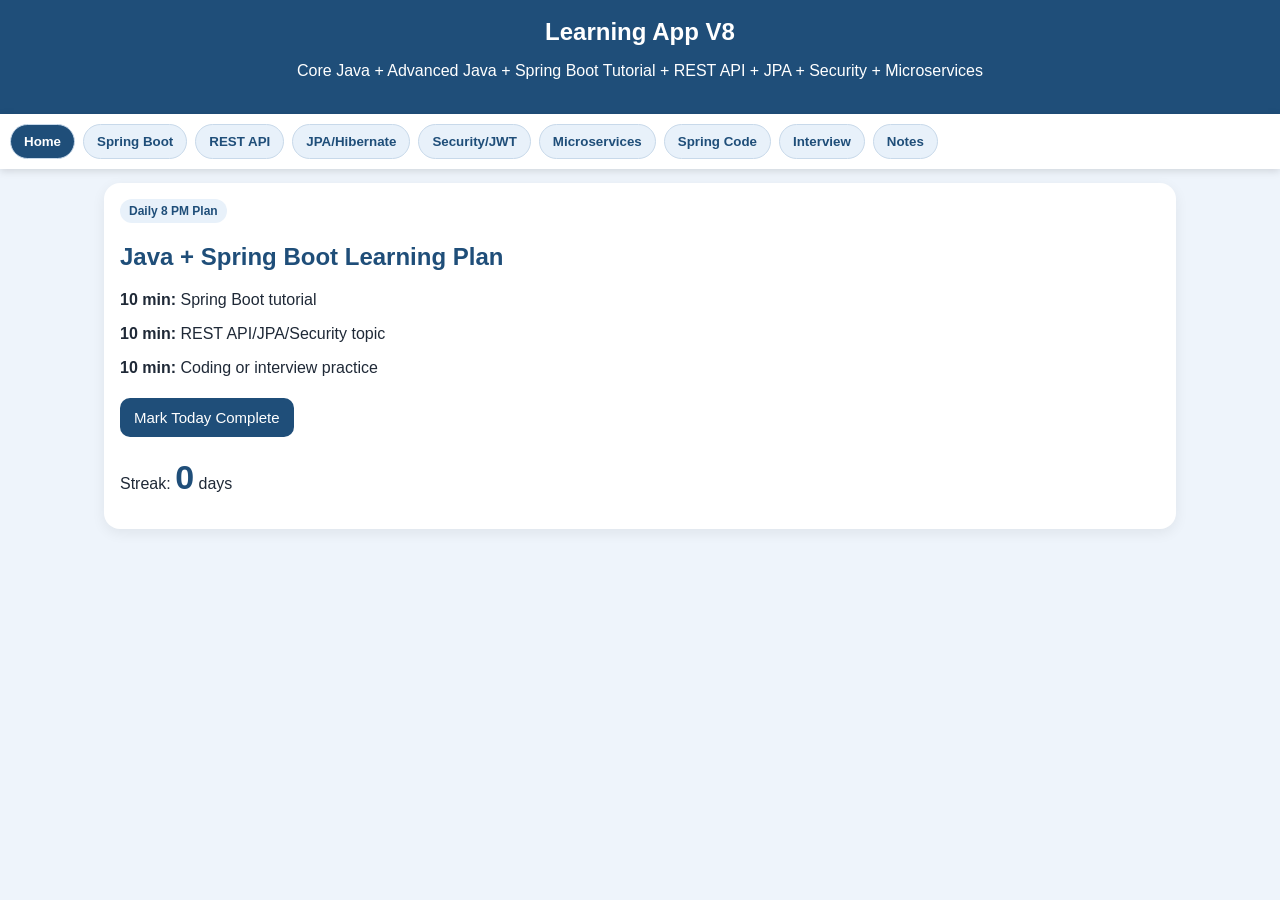
==== index.html @ 4cbd78ea "Add files via upload Spring Boot tutorials REST API lessons JPA/Hibernate basics Spring Security/" ====
<!DOCTYPE html>
<html lang="en">
<head>
<meta charset="UTF-8">
<meta name="viewport" content="width=device-width, initial-scale=1.0">
<title>Learning App V8 - Java Spring Boot</title>
<link rel="manifest" href="manifest.json">
<meta name="theme-color" content="#1f4e79">
<style>
*{box-sizing:border-box}body{margin:0;font-family:Arial,sans-serif;background:#eef4fb;color:#1f2937}
header{background:#1f4e79;color:white;padding:18px;text-align:center}header h1{margin:0;font-size:24px}
nav{display:flex;overflow-x:auto;gap:8px;background:white;padding:10px;position:sticky;top:0;z-index:10;box-shadow:0 2px 8px #0002}
nav button{white-space:nowrap;background:#e8f1fa;color:#1f4e79;border:1px solid #c8d9ea;border-radius:20px;padding:9px 13px;font-weight:bold}
nav button.active{background:#1f4e79;color:white}main{padding:14px;max-width:1100px;margin:auto}.section{display:none}.section.active{display:block}
.card{background:white;padding:16px;border-radius:16px;box-shadow:0 4px 14px #0001;margin-bottom:14px}
h2,h3{color:#1f4e79}button.action{background:#1f4e79;color:white;border:0;border-radius:10px;padding:11px 14px;margin:5px 5px 5px 0;font-size:15px}
button.secondary{background:#425466}textarea,select{width:100%;padding:11px;border:1px solid #cbd5e1;border-radius:10px;font-size:15px;margin-top:7px}
.result{background:#f8fbff;border-left:5px solid #1f4e79;padding:12px;border-radius:10px;margin-top:10px;white-space:pre-wrap;line-height:1.5}
.score{font-size:34px;color:#1f4e79;font-weight:bold}pre{background:#0f172a;color:#e2e8f0;padding:12px;border-radius:10px;overflow:auto;font-size:13px}
.badge{display:inline-block;background:#e8f1fa;color:#1f4e79;padding:5px 9px;border-radius:16px;font-size:12px;font-weight:bold}
</style>
</head>
<body>
<header><h1>Learning App V8</h1><p>Core Java + Advanced Java + Spring Boot Tutorial + REST API + JPA + Security + Microservices</p></header>
<nav>
<button class="active" onclick="show('home',this)">Home</button>
<button onclick="show('springTutorial',this)">Spring Boot</button>
<button onclick="show('restApi',this)">REST API</button>
<button onclick="show('jpa',this)">JPA/Hibernate</button>
<button onclick="show('security',this)">Security/JWT</button>
<button onclick="show('microservices',this)">Microservices</button>
<button onclick="show('springCode',this)">Spring Code</button>
<button onclick="show('springInterview',this)">Interview</button>
<button onclick="show('notes',this)">Notes</button>
</nav>

<main>
<section id="home" class="section active">
<div class="card">
<span class="badge">Daily 8 PM Plan</span>
<h2>Java + Spring Boot Learning Plan</h2>
<p><b>10 min:</b> Spring Boot tutorial</p>
<p><b>10 min:</b> REST API/JPA/Security topic</p>
<p><b>10 min:</b> Coding or interview practice</p>
<button class="action" onclick="markDone()">Mark Today Complete</button>
<p>Streak: <span class="score" id="streak">0</span> days</p>
</div>
</section>

<section id="springTutorial" class="section">
<div class="card">
<h2>Spring Boot Tutorial</h2>
<select id="springTopic" onchange="showSpringTopic()">
<option value="intro">1. What is Spring Boot?</option>
<option value="architecture">2. Spring Boot Architecture</option>
<option value="initializr">3. Spring Initializr</option>
<option value="structure">4. Project Structure</option>
<option value="properties">5. application.properties</option>
<option value="ioc">6. IoC and Dependency Injection</option>
<option value="beans">7. Beans and Bean Scopes</option>
<option value="annotations">8. Important Annotations</option>
<option value="layers">9. Controller-Service-Repository Layers</option>
<option value="validation">10. Validation Basics</option>
</select>
<div id="springTopicOut" class="result"></div>
<button class="action" onclick="copy('springTopicOut')">Copy Notes</button>
<button class="action secondary" onclick="speak('springTopicOut')">Listen</button>
</div>
</section>

<section id="restApi" class="section">
<div class="card">
<h2>Spring Boot REST API Tutorial</h2>
<select id="restTopic" onchange="showRestTopic()">
<option value="controller">REST Controller</option>
<option value="get">GET API</option>
<option value="post">POST API</option>
<option value="put">PUT API</option>
<option value="delete">DELETE API</option>
<option value="path">Path Variable</option>
<option value="requestparam">Request Param</option>
<option value="requestbody">Request Body</option>
<option value="response">ResponseEntity</option>
<option value="exception">Global Exception Handling</option>
</select>
<div id="restOut" class="result"></div>
<button class="action" onclick="copy('restOut')">Copy Notes</button>
</div>
</section>

<section id="jpa" class="section">
<div class="card">
<h2>JPA / Hibernate Tutorial</h2>
<select id="jpaTopic" onchange="showJpaTopic()">
<option value="intro">JPA Introduction</option>
<option value="entity">Entity Mapping</option>
<option value="repo">JpaRepository</option>
<option value="query">Custom Queries</option>
<option value="relations">Entity Relationships</option>
<option value="transaction">Transactions</option>
<option value="pagination">Pagination and Sorting</option>
</select>
<div id="jpaOut" class="result"></div>
<button class="action" onclick="copy('jpaOut')">Copy Notes</button>
</div>
</section>

<section id="security" class="section">
<div class="card">
<h2>Spring Security and JWT</h2>
<select id="securityTopic" onchange="showSecurityTopic()">
<option value="intro">Security Basics</option>
<option value="auth">Authentication vs Authorization</option>
<option value="jwt">JWT Basics</option>
<option value="filter">Security Filter Chain</option>
<option value="roles">Role-Based Access</option>
<option value="password">Password Encoding</option>
</select>
<div id="securityOut" class="result"></div>
<button class="action" onclick="copy('securityOut')">Copy Notes</button>
</div>
</section>

<section id="microservices" class="section">
<div class="card">
<h2>Spring Boot Microservices</h2>
<select id="microTopic" onchange="showMicroTopic()">
<option value="intro">Microservices Introduction</option>
<option value="gateway">API Gateway</option>
<option value="discovery">Service Discovery</option>
<option value="config">Config Server</option>
<option value="feign">OpenFeign Client</option>
<option value="circuit">Circuit Breaker</option>
<option value="logging">Centralized Logging</option>
<option value="tracing">Distributed Tracing</option>
</select>
<div id="microOut" class="result"></div>
<button class="action" onclick="copy('microOut')">Copy Notes</button>
</div>
</section>

<section id="springCode" class="section">
<div class="card">
<h2>Spring Boot Code Examples</h2>
<select id="codeTopic" onchange="showCodeTopic()">
<option value="controller">Controller Example</option>
<option value="service">Service Example</option>
<option value="entity">Entity Example</option>
<option value="repo">Repository Example</option>
<option value="exception">Exception Handler Example</option>
<option value="dto">DTO Example</option>
</select>
<pre id="codeOut"></pre>
<button class="action" onclick="copy('codeOut')">Copy Code</button>
</div>
</section>

<section id="springInterview" class="section">
<div class="card">
<h2>Spring Boot Interview Practice</h2>
<p id="intQ"></p>
<button class="action" onclick="newInterview()">New Question</button>
<button class="action secondary" onclick="showInterview()">Show Answer</button>
<button class="action secondary" onclick="speak('intQ')">Listen</button>
<div id="intA" class="result"></div>
</div>
</section>

<section id="notes" class="section">
<div class="card">
<h2>My Spring Boot Notes</h2>
<textarea id="myNotes" rows="9" placeholder="Write Spring Boot notes, REST API examples, interview answers..."></textarea>
<button class="action" onclick="saveNotes()">Save Notes</button>
<p id="saveMsg"></p>
</div>
</section>
</main>

<script>
if("serviceWorker" in navigator){navigator.serviceWorker.register("service-worker.js")}
const springTopics={
intro:`What is Spring Boot?

Spring Boot is a Java framework used to build applications quickly.
It is built on top of the Spring Framework.

Main benefits:
- Auto-configuration
- Embedded server like Tomcat
- Starter dependencies
- Production-ready features
- Less boilerplate configuration

Interview line:
Spring Boot simplifies Spring application development by reducing manual configuration.`,
architecture:`Spring Boot Architecture

Common layers:
1. Controller layer - handles HTTP requests.
2. Service layer - contains business logic.
3. Repository layer - communicates with database.
4. Entity/Model layer - represents data.
5. DTO layer - transfers data between layers.

Flow:
Client -> Controller -> Service -> Repository -> Database`,
initializr:`Spring Initializr

Spring Initializr helps create a Spring Boot project.

Common selections:
- Project: Maven
- Language: Java
- Spring Boot version
- Packaging: Jar
- Java version
- Dependencies: Spring Web, Spring Data JPA, MySQL Driver, Validation, Lombok

Website normally generates a starter project zip.`,
structure:`Spring Boot Project Structure

Common folders:
src/main/java - Java source code
src/main/resources - configuration files
src/test/java - test classes

Important file:
application.properties or application.yml

Main class contains @SpringBootApplication.`,
properties:`application.properties

Used to configure application settings.

Examples:
server.port=8081
spring.datasource.url=jdbc:mysql://localhost:3306/testdb
spring.jpa.hibernate.ddl-auto=update
spring.jpa.show-sql=true

Interview line:
application.properties externalizes configuration.`,
ioc:`IoC and Dependency Injection

IoC means Inversion of Control.
Spring creates and manages objects for us.

Dependency Injection means required objects are injected automatically.

Example:
@Autowired
private UserService userService;

Benefits:
- Loose coupling
- Easier testing
- Cleaner code`,
beans:`Beans and Bean Scopes

A Spring Bean is an object managed by Spring container.

Common scopes:
- singleton: one object per container
- prototype: new object every time
- request: one object per HTTP request
- session: one object per HTTP session

Default scope is singleton.`,
annotations:`Important Spring Boot Annotations

@SpringBootApplication - main application class
@RestController - REST API controller
@GetMapping - GET endpoint
@PostMapping - POST endpoint
@Service - business logic
@Repository - data access layer
@Autowired - dependency injection
@Entity - database table mapping`,
layers:`Controller-Service-Repository Layers

Controller:
Receives HTTP request.

Service:
Handles business logic.

Repository:
Interacts with database.

Why use layers?
- Clean code
- Easy testing
- Separation of responsibilities
- Better maintenance`,
validation:`Validation Basics

Validation checks request data.

Common annotations:
@NotNull
@NotBlank
@Size
@Email
@Min
@Max

Use @Valid in controller method to trigger validation.

Example:
public ResponseEntity<?> create(@Valid @RequestBody UserDto userDto)`
};

const restTopics={
controller:`REST Controller

@RestController is used to create REST APIs.

It combines:
@Controller + @ResponseBody

Example:
@RestController
@RequestMapping("/api/users")
public class UserController { }`,
get:`GET API

GET is used to retrieve data.

Example:
@GetMapping("/{id}")
public User getUser(@PathVariable Long id) {
  return userService.getUser(id);
}`,
post:`POST API

POST is used to create new data.

Example:
@PostMapping
public User createUser(@RequestBody User user) {
  return userService.createUser(user);
}`,
put:`PUT API

PUT is used to update complete data.

Example:
@PutMapping("/{id}")
public User updateUser(@PathVariable Long id, @RequestBody User user) {
  return userService.updateUser(id, user);
}`,
delete:`DELETE API

DELETE is used to remove data.

Example:
@DeleteMapping("/{id}")
public ResponseEntity<Void> deleteUser(@PathVariable Long id) {
  userService.deleteUser(id);
  return ResponseEntity.noContent().build();
}`,
path:`Path Variable

@PathVariable reads value from URL path.

Example:
/users/101

@GetMapping("/users/{id}")
public User get(@PathVariable Long id)`,
requestparam:`Request Param

@RequestParam reads query parameter.

Example:
/users?status=active

@GetMapping("/users")
public List<User> getUsers(@RequestParam String status)`,
requestbody:`Request Body

@RequestBody converts JSON request into Java object.

Example:
@PostMapping("/users")
public User create(@RequestBody User user)`,
response:`ResponseEntity

ResponseEntity helps control:
- status code
- headers
- body

Example:
return ResponseEntity.status(HttpStatus.CREATED).body(user);`,
exception:`Global Exception Handling

@ControllerAdvice handles exceptions globally.

Example:
@ControllerAdvice
public class GlobalExceptionHandler {
  @ExceptionHandler(UserNotFoundException.class)
  public ResponseEntity<String> handle(UserNotFoundException ex) {
    return ResponseEntity.status(404).body(ex.getMessage());
  }
}`
};

const jpaTopics={
intro:`JPA Introduction

JPA stands for Java Persistence API.
It helps map Java objects to database tables.

Hibernate is a popular JPA implementation.

Benefits:
- Less SQL code
- Object relational mapping
- Repository support
- Transaction management`,
entity:`Entity Mapping

@Entity marks a class as a database table.

Example:
@Entity
public class User {
  @Id
  @GeneratedValue
  private Long id;
  private String name;
}`,
repo:`JpaRepository

JpaRepository provides ready-made methods:
save()
findById()
findAll()
deleteById()
count()

Example:
public interface UserRepository extends JpaRepository<User, Long> { }`,
query:`Custom Queries

Spring Data JPA supports method queries.

Example:
List<User> findByStatus(String status);

JPQL:
@Query("select u from User u where u.email = :email")`,
relations:`Entity Relationships

Common relationships:
@OneToOne
@OneToMany
@ManyToOne
@ManyToMany

Example:
One customer can have many orders.`,
transaction:`Transactions

@Transactional ensures all database operations complete successfully or rollback.

Use it in service layer for business operations.`,
pagination:`Pagination and Sorting

Pagination loads data page by page.

Example:
Pageable pageable = PageRequest.of(0, 10, Sort.by("name"));
Page<User> users = userRepository.findAll(pageable);`
};

const securityTopics={
intro:`Spring Security Basics

Spring Security protects applications.

It provides:
- Authentication
- Authorization
- Password encoding
- Security filters
- Role-based access`,
auth:`Authentication vs Authorization

Authentication:
Who are you?

Authorization:
What are you allowed to access?

Example:
Login confirms identity.
Role ADMIN allows access to admin API.`,
jwt:`JWT Basics

JWT means JSON Web Token.

Flow:
1. User logs in.
2. Server validates credentials.
3. Server returns JWT token.
4. Client sends token in Authorization header.
5. Server validates token for protected APIs.`,
filter:`Security Filter Chain

Spring Security uses filter chain to process requests.

It checks:
- Authentication
- Authorization
- CSRF
- CORS
- Session management`,
roles:`Role-Based Access

Roles control API access.

Example:
ADMIN can create/delete users.
USER can view profile.

Annotation:
@PreAuthorize("hasRole('ADMIN')")`,
password:`Password Encoding

Passwords should not be stored as plain text.

Use BCryptPasswordEncoder.

Example:
passwordEncoder.encode(rawPassword)

Interview point:
BCrypt uses hashing and salt.`
};

const microTopics={
intro:`Microservices Introduction

Microservices split large applications into small independent services.

Benefits:
- Independent deployment
- Scalability
- Technology flexibility

Challenges:
- Monitoring
- Logging
- Network failures
- Data consistency`,
gateway:`API Gateway

API Gateway is the single entry point for clients.

Responsibilities:
- Routing
- Authentication
- Rate limiting
- Logging
- Request forwarding`,
discovery:`Service Discovery

Service discovery helps services find each other dynamically.

Common tool:
Eureka Server

Services register themselves with discovery server.`,
config:`Config Server

Config Server centralizes configuration.

Benefits:
- Common config management
- Environment-specific properties
- Easier updates`,
feign:`OpenFeign Client

OpenFeign is used for service-to-service communication.

It allows calling REST APIs using Java interfaces.`,
circuit:`Circuit Breaker

Circuit breaker prevents repeated calls to failing services.

Common library:
Resilience4j

States:
Closed, Open, Half-Open`,
logging:`Centralized Logging

Centralized logging collects logs from all services.

Common stack:
ELK - Elasticsearch, Logstash, Kibana

Useful for debugging production issues.`,
tracing:`Distributed Tracing

Distributed tracing tracks one request across multiple services.

Useful tools:
Zipkin, Jaeger, OpenTelemetry`
};

const codeExamples={
controller:`@RestController
@RequestMapping("/api/users")
public class UserController {

  private final UserService userService;

  public UserController(UserService userService) {
    this.userService = userService;
  }

  @GetMapping("/{id}")
  public User getUser(@PathVariable Long id) {
    return userService.getUser(id);
  }
}`,
service:`@Service
public class UserService {

  private final UserRepository userRepository;

  public UserService(UserRepository userRepository) {
    this.userRepository = userRepository;
  }

  public User getUser(Long id) {
    return userRepository.findById(id)
      .orElseThrow(() -> new RuntimeException("User not found"));
  }
}`,
entity:`@Entity
public class User {

  @Id
  @GeneratedValue(strategy = GenerationType.IDENTITY)
  private Long id;

  private String name;
  private String email;

  // getters and setters
}`,
repo:`public interface UserRepository extends JpaRepository<User, Long> {

  List<User> findByStatus(String status);

  Optional<User> findByEmail(String email);
}`,
exception:`@ControllerAdvice
public class GlobalExceptionHandler {

  @ExceptionHandler(RuntimeException.class)
  public ResponseEntity<String> handle(RuntimeException ex) {
    return ResponseEntity
      .status(HttpStatus.BAD_REQUEST)
      .body(ex.getMessage());
  }
}`,
dto:`public class UserDto {

  @NotBlank
  private String name;

  @Email
  private String email;

  // getters and setters
}`
};

const interviews=[
{q:"What is the difference between Spring and Spring Boot?",a:"Spring is a framework that provides dependency injection and many modules. Spring Boot is built on Spring and simplifies setup using auto-configuration, starters, and embedded servers."},
{q:"What is @SpringBootApplication?",a:"@SpringBootApplication combines @Configuration, @EnableAutoConfiguration, and @ComponentScan. It is used on the main class."},
{q:"What is Dependency Injection?",a:"Dependency Injection means Spring provides required objects automatically instead of creating them manually. It improves loose coupling and testing."},
{q:"What is @RestController?",a:"@RestController is used to create REST APIs. It returns data directly as JSON or text instead of returning a view."},
{q:"What is JpaRepository?",a:"JpaRepository provides built-in database methods such as save, findById, findAll, and deleteById."},
{q:"What is @Transactional?",a:"@Transactional ensures database operations are completed as one unit. If an error occurs, changes can be rolled back."},
{q:"What is JWT?",a:"JWT is a token used for stateless authentication. The client sends the token in the Authorization header for protected APIs."},
{q:"What is API Gateway?",a:"API Gateway is the entry point for microservices. It handles routing, authentication, rate limiting, and request forwarding."}
];

let currentInterview=interviews[0];

function show(id,b){document.querySelectorAll(".section").forEach(s=>s.classList.remove("active"));document.getElementById(id).classList.add("active");document.querySelectorAll("nav button").forEach(x=>x.classList.remove("active"));b.classList.add("active")}
function showSpringTopic(){document.getElementById("springTopicOut").innerText=springTopics[document.getElementById("springTopic").value]}
function showRestTopic(){document.getElementById("restOut").innerText=restTopics[document.getElementById("restTopic").value]}
function showJpaTopic(){document.getElementById("jpaOut").innerText=jpaTopics[document.getElementById("jpaTopic").value]}
function showSecurityTopic(){document.getElementById("securityOut").innerText=securityTopics[document.getElementById("securityTopic").value]}
function showMicroTopic(){document.getElementById("microOut").innerText=microTopics[document.getElementById("microTopic").value]}
function showCodeTopic(){document.getElementById("codeOut").innerText=codeExamples[document.getElementById("codeTopic").value]}
function pick(a){return a[Math.floor(Math.random()*a.length)]}
function newInterview(){currentInterview=pick(interviews);document.getElementById("intQ").innerText=currentInterview.q;document.getElementById("intA").innerText=""}
function showInterview(){document.getElementById("intA").innerText=currentInterview.a}
function speak(id){let u=new SpeechSynthesisUtterance(document.getElementById(id).innerText);u.lang="en-US";u.rate=.9;speechSynthesis.speak(u)}
function copy(id){navigator.clipboard.writeText(document.getElementById(id).innerText);alert("Copied")}
function markDone(){let d=new Date().toDateString(),last=localStorage.getItem("dayV8"),st=Number(localStorage.getItem("streakV8")||"0");if(d!==last){st++;localStorage.setItem("dayV8",d);localStorage.setItem("streakV8",st)}update()}
function saveNotes(){localStorage.setItem("springNotesV8",document.getElementById("myNotes").value);document.getElementById("saveMsg").innerText="Saved."}
function update(){document.getElementById("streak").innerText=localStorage.getItem("streakV8")||"0";document.getElementById("myNotes").value=localStorage.getItem("springNotesV8")||""}
window.onload=()=>{showSpringTopic();showRestTopic();showJpaTopic();showSecurityTopic();showMicroTopic();showCodeTopic();newInterview();update()}
</script>
</body>
</html>
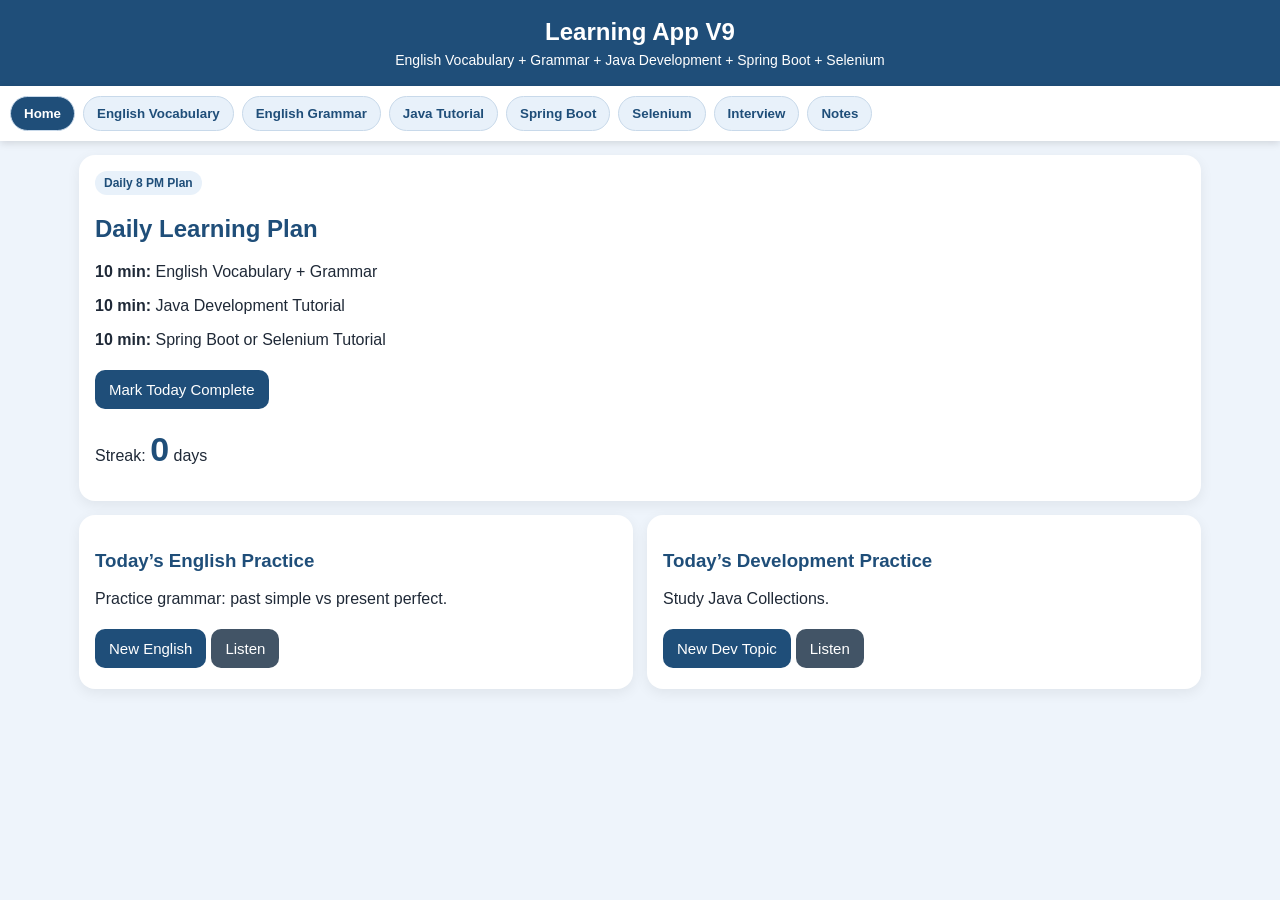
==== commit 18ab461a: "Add files via upload English Vocabulary English Grammar Java Tutorial Spring Boot Tutorials Sele" ====
--- a/index.html
+++ b/index.html
@@ -3,34 +3,46 @@
 <head>
 <meta charset="UTF-8">
 <meta name="viewport" content="width=device-width, initial-scale=1.0">
-<title>Learning App V8 - Java Spring Boot</title>
+<title>Learning App V9</title>
 <link rel="manifest" href="manifest.json">
 <meta name="theme-color" content="#1f4e79">
 <style>
-*{box-sizing:border-box}body{margin:0;font-family:Arial,sans-serif;background:#eef4fb;color:#1f2937}
-header{background:#1f4e79;color:white;padding:18px;text-align:center}header h1{margin:0;font-size:24px}
+*{box-sizing:border-box}
+body{margin:0;font-family:Arial,sans-serif;background:#eef4fb;color:#1f2937}
+header{background:#1f4e79;color:white;padding:18px;text-align:center}
+header h1{margin:0;font-size:24px}
+header p{margin:6px 0 0;font-size:14px}
 nav{display:flex;overflow-x:auto;gap:8px;background:white;padding:10px;position:sticky;top:0;z-index:10;box-shadow:0 2px 8px #0002}
 nav button{white-space:nowrap;background:#e8f1fa;color:#1f4e79;border:1px solid #c8d9ea;border-radius:20px;padding:9px 13px;font-weight:bold}
-nav button.active{background:#1f4e79;color:white}main{padding:14px;max-width:1100px;margin:auto}.section{display:none}.section.active{display:block}
+nav button.active{background:#1f4e79;color:white}
+main{padding:14px;max-width:1150px;margin:auto}
+.section{display:none}.section.active{display:block}
 .card{background:white;padding:16px;border-radius:16px;box-shadow:0 4px 14px #0001;margin-bottom:14px}
-h2,h3{color:#1f4e79}button.action{background:#1f4e79;color:white;border:0;border-radius:10px;padding:11px 14px;margin:5px 5px 5px 0;font-size:15px}
-button.secondary{background:#425466}textarea,select{width:100%;padding:11px;border:1px solid #cbd5e1;border-radius:10px;font-size:15px;margin-top:7px}
+.grid{display:grid;grid-template-columns:repeat(auto-fit,minmax(260px,1fr));gap:14px}
+h2,h3{color:#1f4e79}
+button.action{background:#1f4e79;color:white;border:0;border-radius:10px;padding:11px 14px;margin:5px 5px 5px 0;font-size:15px}
+button.secondary{background:#425466}
+textarea,select,input{width:100%;padding:11px;border:1px solid #cbd5e1;border-radius:10px;font-size:15px;margin-top:7px}
 .result{background:#f8fbff;border-left:5px solid #1f4e79;padding:12px;border-radius:10px;margin-top:10px;white-space:pre-wrap;line-height:1.5}
-.score{font-size:34px;color:#1f4e79;font-weight:bold}pre{background:#0f172a;color:#e2e8f0;padding:12px;border-radius:10px;overflow:auto;font-size:13px}
+.score{font-size:34px;color:#1f4e79;font-weight:bold}
+pre{background:#0f172a;color:#e2e8f0;padding:12px;border-radius:10px;overflow:auto;font-size:13px}
 .badge{display:inline-block;background:#e8f1fa;color:#1f4e79;padding:5px 9px;border-radius:16px;font-size:12px;font-weight:bold}
 </style>
 </head>
 <body>
-<header><h1>Learning App V8</h1><p>Core Java + Advanced Java + Spring Boot Tutorial + REST API + JPA + Security + Microservices</p></header>
+<header>
+<h1>Learning App V9</h1>
+<p>English Vocabulary + Grammar + Java Development + Spring Boot + Selenium</p>
+</header>
+
 <nav>
 <button class="active" onclick="show('home',this)">Home</button>
-<button onclick="show('springTutorial',this)">Spring Boot</button>
-<button onclick="show('restApi',this)">REST API</button>
-<button onclick="show('jpa',this)">JPA/Hibernate</button>
-<button onclick="show('security',this)">Security/JWT</button>
-<button onclick="show('microservices',this)">Microservices</button>
-<button onclick="show('springCode',this)">Spring Code</button>
-<button onclick="show('springInterview',this)">Interview</button>
+<button onclick="show('vocabulary',this)">English Vocabulary</button>
+<button onclick="show('grammar',this)">English Grammar</button>
+<button onclick="show('javaDev',this)">Java Tutorial</button>
+<button onclick="show('springBoot',this)">Spring Boot</button>
+<button onclick="show('selenium',this)">Selenium</button>
+<button onclick="show('interview',this)">Interview</button>
 <button onclick="show('notes',this)">Notes</button>
 </nav>
 
@@ -38,138 +50,168 @@
 <section id="home" class="section active">
 <div class="card">
 <span class="badge">Daily 8 PM Plan</span>
-<h2>Java + Spring Boot Learning Plan</h2>
-<p><b>10 min:</b> Spring Boot tutorial</p>
-<p><b>10 min:</b> REST API/JPA/Security topic</p>
-<p><b>10 min:</b> Coding or interview practice</p>
+<h2>Daily Learning Plan</h2>
+<p><b>10 min:</b> English Vocabulary + Grammar</p>
+<p><b>10 min:</b> Java Development Tutorial</p>
+<p><b>10 min:</b> Spring Boot or Selenium Tutorial</p>
 <button class="action" onclick="markDone()">Mark Today Complete</button>
 <p>Streak: <span class="score" id="streak">0</span> days</p>
 </div>
+<div class="grid">
+<div class="card"><h3>Today’s English Practice</h3><p id="todayEnglish"></p><button class="action" onclick="newTodayEnglish()">New English</button><button class="action secondary" onclick="speak('todayEnglish')">Listen</button></div>
+<div class="card"><h3>Today’s Development Practice</h3><p id="todayDev"></p><button class="action" onclick="newTodayDev()">New Dev Topic</button><button class="action secondary" onclick="speak('todayDev')">Listen</button></div>
+</div>
 </section>
 
-<section id="springTutorial" class="section">
-<div class="card">
-<h2>Spring Boot Tutorial</h2>
-<select id="springTopic" onchange="showSpringTopic()">
-<option value="intro">1. What is Spring Boot?</option>
-<option value="architecture">2. Spring Boot Architecture</option>
-<option value="initializr">3. Spring Initializr</option>
-<option value="structure">4. Project Structure</option>
-<option value="properties">5. application.properties</option>
-<option value="ioc">6. IoC and Dependency Injection</option>
-<option value="beans">7. Beans and Bean Scopes</option>
-<option value="annotations">8. Important Annotations</option>
-<option value="layers">9. Controller-Service-Repository Layers</option>
-<option value="validation">10. Validation Basics</option>
+<section id="vocabulary" class="section">
+<div class="card">
+<h2>English Vocabulary</h2>
+<select id="vocabTopic" onchange="showVocab()">
+<option value="workplace">Workplace English</option>
+<option value="qa">QA Testing Vocabulary</option>
+<option value="api">API Vocabulary</option>
+<option value="meeting">Meeting Vocabulary</option>
+<option value="daily">Daily Conversation</option>
 </select>
-<div id="springTopicOut" class="result"></div>
-<button class="action" onclick="copy('springTopicOut')">Copy Notes</button>
-<button class="action secondary" onclick="speak('springTopicOut')">Listen</button>
+<div id="vocabOut" class="result"></div>
+<button class="action" onclick="copy('vocabOut')">Copy Words</button>
+<button class="action secondary" onclick="speak('vocabOut')">Listen</button>
 </div>
 </section>
 
-<section id="restApi" class="section">
-<div class="card">
-<h2>Spring Boot REST API Tutorial</h2>
-<select id="restTopic" onchange="showRestTopic()">
-<option value="controller">REST Controller</option>
-<option value="get">GET API</option>
-<option value="post">POST API</option>
-<option value="put">PUT API</option>
-<option value="delete">DELETE API</option>
-<option value="path">Path Variable</option>
-<option value="requestparam">Request Param</option>
-<option value="requestbody">Request Body</option>
-<option value="response">ResponseEntity</option>
-<option value="exception">Global Exception Handling</option>
+<section id="grammar" class="section">
+<div class="card">
+<h2>English Grammar</h2>
+<select id="grammarTopic" onchange="showGrammarTopic()">
+<option value="tenses">Tenses</option>
+<option value="prepositions">Prepositions</option>
+<option value="workGrammar">Workplace Grammar</option>
+<option value="emailGrammar">Email Grammar</option>
+<option value="commonMistakes">Common Mistakes</option>
 </select>
-<div id="restOut" class="result"></div>
-<button class="action" onclick="copy('restOut')">Copy Notes</button>
+<div id="grammarLesson" class="result"></div>
+</div>
+<div class="card">
+<h3>Grammar Checker</h3>
+<textarea id="grammarInput" rows="4" placeholder="Example: I have completed testing yesterday."></textarea>
+<button class="action" onclick="checkGrammar()">Check Grammar</button>
+<button class="action secondary" onclick="loadGrammar()">Load Example</button>
+<div id="grammarOut" class="result"></div>
 </div>
 </section>
 
-<section id="jpa" class="section">
-<div class="card">
-<h2>JPA / Hibernate Tutorial</h2>
-<select id="jpaTopic" onchange="showJpaTopic()">
-<option value="intro">JPA Introduction</option>
-<option value="entity">Entity Mapping</option>
-<option value="repo">JpaRepository</option>
-<option value="query">Custom Queries</option>
-<option value="relations">Entity Relationships</option>
-<option value="transaction">Transactions</option>
-<option value="pagination">Pagination and Sorting</option>
+<section id="javaDev" class="section">
+<div class="card">
+<h2>Java Development Tutorial</h2>
+<select id="javaTopic" onchange="showJava()">
+<option value="basics">Java Basics</option>
+<option value="oop">OOP Concepts</option>
+<option value="collections">Collections</option>
+<option value="exceptions">Exception Handling</option>
+<option value="streams">Streams and Lambda</option>
+<option value="multithreading">Multithreading</option>
+<option value="advanced">Advanced Java</option>
+<option value="coding">Java Coding Practice</option>
 </select>
-<div id="jpaOut" class="result"></div>
-<button class="action" onclick="copy('jpaOut')">Copy Notes</button>
+<div id="javaOut" class="result"></div>
+<button class="action" onclick="copy('javaOut')">Copy Java Notes</button>
+<button class="action secondary" onclick="speak('javaOut')">Listen</button>
+</div>
+<div class="card">
+<h3>Java Code Example</h3>
+<select id="javaCodeTopic" onchange="showJavaCode()">
+<option value="arraylist">ArrayList</option>
+<option value="hashmap">HashMap</option>
+<option value="stream">Stream Filter</option>
+<option value="thread">Thread</option>
+<option value="optional">Optional</option>
+</select>
+<pre id="javaCodeOut"></pre>
 </div>
 </section>
 
-<section id="security" class="section">
-<div class="card">
-<h2>Spring Security and JWT</h2>
-<select id="securityTopic" onchange="showSecurityTopic()">
-<option value="intro">Security Basics</option>
-<option value="auth">Authentication vs Authorization</option>
-<option value="jwt">JWT Basics</option>
-<option value="filter">Security Filter Chain</option>
-<option value="roles">Role-Based Access</option>
-<option value="password">Password Encoding</option>
+<section id="springBoot" class="section">
+<div class="card">
+<h2>Spring Boot Tutorials</h2>
+<select id="springTopic" onchange="showSpring()">
+<option value="intro">Spring Boot Introduction</option>
+<option value="architecture">Architecture</option>
+<option value="rest">REST API</option>
+<option value="jpa">JPA/Hibernate</option>
+<option value="validation">Validation</option>
+<option value="exception">Exception Handling</option>
+<option value="security">Spring Security/JWT</option>
+<option value="microservices">Microservices</option>
+<option value="testing">Testing</option>
 </select>
-<div id="securityOut" class="result"></div>
-<button class="action" onclick="copy('securityOut')">Copy Notes</button>
+<div id="springOut" class="result"></div>
+<button class="action" onclick="copy('springOut')">Copy Spring Notes</button>
+<button class="action secondary" onclick="speak('springOut')">Listen</button>
+</div>
+<div class="card">
+<h3>Spring Boot Code Example</h3>
+<select id="springCodeTopic" onchange="showSpringCode()">
+<option value="controller">Controller</option>
+<option value="service">Service</option>
+<option value="entity">Entity</option>
+<option value="repository">Repository</option>
+<option value="exception">Global Exception Handler</option>
+</select>
+<pre id="springCodeOut"></pre>
 </div>
 </section>
 
-<section id="microservices" class="section">
-<div class="card">
-<h2>Spring Boot Microservices</h2>
-<select id="microTopic" onchange="showMicroTopic()">
-<option value="intro">Microservices Introduction</option>
-<option value="gateway">API Gateway</option>
-<option value="discovery">Service Discovery</option>
-<option value="config">Config Server</option>
-<option value="feign">OpenFeign Client</option>
-<option value="circuit">Circuit Breaker</option>
-<option value="logging">Centralized Logging</option>
-<option value="tracing">Distributed Tracing</option>
+<section id="selenium" class="section">
+<div class="card">
+<h2>Selenium Tutorials</h2>
+<select id="seleniumTopic" onchange="showSelenium()">
+<option value="intro">Selenium Introduction</option>
+<option value="webdriver">WebDriver Basics</option>
+<option value="locators">Locators</option>
+<option value="waits">Waits</option>
+<option value="actions">Actions Class</option>
+<option value="dropdown">Dropdowns</option>
+<option value="pom">Page Object Model</option>
+<option value="testng">TestNG</option>
+<option value="framework">Automation Framework</option>
 </select>
-<div id="microOut" class="result"></div>
-<button class="action" onclick="copy('microOut')">Copy Notes</button>
+<div id="seleniumOut" class="result"></div>
+<button class="action" onclick="copy('seleniumOut')">Copy Selenium Notes</button>
+<button class="action secondary" onclick="speak('seleniumOut')">Listen</button>
+</div>
+<div class="card">
+<h3>Selenium Code Example</h3>
+<select id="seleniumCodeTopic" onchange="showSeleniumCode()">
+<option value="launch">Launch Browser</option>
+<option value="locator">Find Element</option>
+<option value="wait">Explicit Wait</option>
+<option value="dropdown">Dropdown</option>
+<option value="pom">Page Object</option>
+</select>
+<pre id="seleniumCodeOut"></pre>
 </div>
 </section>
 
-<section id="springCode" class="section">
-<div class="card">
-<h2>Spring Boot Code Examples</h2>
-<select id="codeTopic" onchange="showCodeTopic()">
-<option value="controller">Controller Example</option>
-<option value="service">Service Example</option>
-<option value="entity">Entity Example</option>
-<option value="repo">Repository Example</option>
-<option value="exception">Exception Handler Example</option>
-<option value="dto">DTO Example</option>
+<section id="interview" class="section">
+<div class="card">
+<h2>Interview Practice</h2>
+<select id="interviewType" onchange="newInterview()">
+<option value="java">Java</option>
+<option value="spring">Spring Boot</option>
+<option value="selenium">Selenium</option>
+<option value="english">English Workplace</option>
 </select>
-<pre id="codeOut"></pre>
-<button class="action" onclick="copy('codeOut')">Copy Code</button>
-</div>
-</section>
-
-<section id="springInterview" class="section">
-<div class="card">
-<h2>Spring Boot Interview Practice</h2>
 <p id="intQ"></p>
 <button class="action" onclick="newInterview()">New Question</button>
-<button class="action secondary" onclick="showInterview()">Show Answer</button>
-<button class="action secondary" onclick="speak('intQ')">Listen</button>
+<button class="action secondary" onclick="showInterviewAnswer()">Show Answer</button>
 <div id="intA" class="result"></div>
 </div>
 </section>
 
 <section id="notes" class="section">
 <div class="card">
-<h2>My Spring Boot Notes</h2>
-<textarea id="myNotes" rows="9" placeholder="Write Spring Boot notes, REST API examples, interview answers..."></textarea>
+<h2>My Learning Notes</h2>
+<textarea id="myNotes" rows="9" placeholder="Write vocabulary, grammar mistakes, Java notes, Spring Boot notes, Selenium notes..."></textarea>
 <button class="action" onclick="saveNotes()">Save Notes</button>
 <p id="saveMsg"></p>
 </div>
@@ -178,441 +220,490 @@
 
 <script>
 if("serviceWorker" in navigator){navigator.serviceWorker.register("service-worker.js")}
+
+const vocab={
+workplace:`Workplace English Vocabulary
+
+1. Update - latest progress
+Example: I will share the update by evening.
+
+2. Clarify - make clear
+Example: Could you please clarify the requirement?
+
+3. Priority - importance
+Example: This defect is high priority.
+
+4. Deadline - due date
+Example: The deadline is Friday.
+
+5. Blocker - something stopping progress
+Example: I have one blocker.
+
+6. Collaborate - work together
+Example: I collaborated with the development team.
+
+7. Resolve - fix
+Example: The issue has been resolved.
+
+8. Confirm - verify
+Example: Please confirm the expected behavior.
+
+9. Pending - not completed yet
+Example: Validation is still pending.
+
+10. Completed - finished
+Example: I completed the testing.`,
+qa:`QA Testing Vocabulary
+
+1. Defect - bug or issue
+2. Regression - old feature broken after new change
+3. Validation - checking correctness
+4. Test case - testing step/document
+5. Test data - input data used for testing
+6. Expected result - what should happen
+7. Actual result - what happened
+8. Reproducible - issue happens again
+9. Environment - QA/UAT/Production setup
+10. Severity - impact level of defect`,
+api:`API Vocabulary
+
+1. Endpoint - API URL
+2. Request - data sent to API
+3. Response - data returned from API
+4. Payload - request/response body
+5. Header - metadata
+6. Status code - HTTP result
+7. Authentication - identity check
+8. Authorization - access permission
+9. Token - security value
+10. Timeout - request took too long`,
+meeting:`Meeting Vocabulary
+
+1. Agenda - meeting plan
+2. Discussion - conversation
+3. Action item - task after meeting
+4. Follow-up - next communication
+5. Minutes - meeting notes
+6. Decision - final choice
+7. Attendee - person in meeting
+8. Availability - free time
+9. Reschedule - change meeting time
+10. Summary - short recap`,
+daily:`Daily Conversation Vocabulary
+
+1. Appreciate - thankful
+2. Available - free
+3. Convenient - suitable
+4. Improve - make better
+5. Practice - repeat to learn
+6. Explain - make understandable
+7. Prepare - get ready
+8. Important - valuable
+9. Comfortable - easy/relaxed
+10. Confident - sure about yourself`
+};
+
+const grammarLessons={
+tenses:`English Grammar - Tenses
+
+Present simple:
+I work in QA.
+
+Present continuous:
+I am working on API validation.
+
+Past simple:
+I completed testing yesterday.
+
+Present perfect:
+I have completed the validation.
+
+Future:
+I will complete testing today.
+
+Tip:
+Use past simple with finished time words like yesterday, last week, and last month.`,
+prepositions:`Prepositions
+
+Correct workplace examples:
+- I am working on this issue.
+- I attached the results to the story.
+- I am waiting for the deployment.
+- I will join the meeting at 10 AM.
+- I found the issue in the QA environment.
+
+Common correction:
+Wrong: working in this issue
+Correct: working on this issue`,
+workGrammar:`Workplace Grammar
+
+Use polite and clear sentences:
+- Could you please review this?
+- Could you please clarify the expected behavior?
+- I have completed the validation.
+- I will share the update shortly.
+- This issue is reproducible in QA.
+
+Avoid:
+I have one doubt.
+
+Use:
+I have one question.`,
+emailGrammar:`Email Grammar
+
+Professional email structure:
+1. Greeting
+2. Context
+3. Clear request/update
+4. Closing
+
+Example:
+Hi Team,
+
+I completed QA validation for the assigned story. I have attached the test results for review.
+
+Thanks.
+
+Tips:
+- Keep sentences short.
+- Use polite words.
+- Avoid unclear phrases.`,
+commonMistakes:`Common Mistakes
+
+Wrong: I have completed testing yesterday.
+Correct: I completed testing yesterday.
+
+Wrong: I am working in this issue.
+Correct: I am working on this issue.
+
+Wrong: I did not seen any exception.
+Correct: I did not see any exception.
+
+Wrong: I have one doubt.
+Correct: I have one question.
+
+Wrong: Assign defects in next sprint.
+Correct: Assign defects to the next sprint.`
+};
+
+const javaTopics={
+basics:`Java Basics
+
+Java is object-oriented and platform independent.
+
+Important concepts:
+- Class: blueprint
+- Object: instance of class
+- Method: behavior
+- Variable: stores data
+- Constructor: initializes object
+- JVM: runs bytecode
+- JDK: development kit
+- JRE: runtime environment
+
+Interview point:
+Java code is compiled into bytecode and executed by JVM.`,
+oop:`OOP Concepts
+
+Four pillars:
+1. Encapsulation - data hiding
+2. Inheritance - reuse parent class features
+3. Polymorphism - one name, many forms
+4. Abstraction - hide implementation details
+
+Example:
+Overloading: same method name, different parameters.
+Overriding: child class changes parent method behavior.`,
+collections:`Collections
+
+Collections store groups of objects.
+
+List:
+Allows duplicates and keeps order.
+
+Set:
+Does not allow duplicates.
+
+Map:
+Stores key-value pairs.
+
+Common classes:
+ArrayList, LinkedList, HashSet, TreeSet, HashMap, TreeMap.
+
+Interview point:
+HashMap uses hashing internally.`,
+exceptions:`Exception Handling
+
+Exception handling manages runtime errors.
+
+Keywords:
+try, catch, finally, throw, throws
+
+Checked exception:
+Compile-time exception like IOException.
+
+Unchecked exception:
+Runtime exception like NullPointerException.
+
+Best practice:
+Catch specific exceptions and avoid empty catch blocks.`,
+streams:`Streams and Lambda
+
+Lambda is a short function syntax.
+Stream API processes collections.
+
+Common methods:
+filter, map, sorted, collect, forEach, reduce
+
+Example:
+names.stream()
+ .filter(n -> n.startsWith("S"))
+ .collect(Collectors.toList());
+
+Interview point:
+Streams are lazy until terminal operation is called.`,
+multithreading:`Multithreading
+
+Multithreading allows multiple tasks to run at the same time.
+
+Important topics:
+- Thread
+- Runnable
+- Callable
+- synchronized
+- volatile
+- ExecutorService
+- Deadlock
+- Race condition
+
+Interview point:
+volatile gives visibility, synchronized gives visibility and locking.`,
+advanced:`Advanced Java
+
+Important expert topics:
+- Generics
+- Collections internal working
+- Stream API
+- CompletableFuture
+- ExecutorService
+- JVM memory
+- Garbage collection
+- SOLID principles
+- Design patterns
+
+Daily practice:
+Explain one concept, write one example, answer one interview question.`,
+coding:`Java Coding Practice
+
+Practice these:
+1. Reverse a string
+2. Find duplicates
+3. Count words using HashMap
+4. Filter list using Stream
+5. Sort employees by salary
+6. Find second highest number
+7. Use Optional
+8. Create ExecutorService
+9. Handle exceptions
+10. Build POJO class`
+};
+
+const javaCode={
+arraylist:`import java.util.*;
+
+public class ArrayListExample {
+  public static void main(String[] args) {
+    List<String> names = new ArrayList<>();
+    names.add("Suresh");
+    names.add("Ravi");
+
+    for(String name : names) {
+      System.out.println(name);
+    }
+  }
+}`,
+hashmap:`import java.util.*;
+
+public class HashMapExample {
+  public static void main(String[] args) {
+    Map<Integer, String> map = new HashMap<>();
+    map.put(101, "Suresh");
+    map.put(102, "Ravi");
+
+    System.out.println(map.get(101));
+  }
+}`,
+stream:`import java.util.*;
+import java.util.stream.*;
+
+public class StreamExample {
+  public static void main(String[] args) {
+    List<String> names = Arrays.asList("Suresh", "Sai", "Ravi");
+
+    List<String> result = names.stream()
+      .filter(n -> n.startsWith("S"))
+      .collect(Collectors.toList());
+
+    System.out.println(result);
+  }
+}`,
+thread:`public class ThreadExample extends Thread {
+  public void run() {
+    System.out.println("Thread is running");
+  }
+
+  public static void main(String[] args) {
+    ThreadExample t = new ThreadExample();
+    t.start();
+  }
+}`,
+optional:`import java.util.*;
+
+public class OptionalExample {
+  public static void main(String[] args) {
+    String name = null;
+    Optional<String> optional = Optional.ofNullable(name);
+
+    System.out.println(optional.orElse("Default Name"));
+  }
+}`
+};
+
 const springTopics={
-intro:`What is Spring Boot?
-
-Spring Boot is a Java framework used to build applications quickly.
-It is built on top of the Spring Framework.
-
-Main benefits:
+intro:`Spring Boot Introduction
+
+Spring Boot simplifies Spring application development.
+
+Benefits:
 - Auto-configuration
-- Embedded server like Tomcat
+- Embedded server
 - Starter dependencies
+- Less XML/manual setup
 - Production-ready features
-- Less boilerplate configuration
-
-Interview line:
-Spring Boot simplifies Spring application development by reducing manual configuration.`,
+
+Common dependencies:
+Spring Web, Spring Data JPA, Validation, MySQL Driver, Spring Security.`,
 architecture:`Spring Boot Architecture
 
 Common layers:
-1. Controller layer - handles HTTP requests.
-2. Service layer - contains business logic.
-3. Repository layer - communicates with database.
-4. Entity/Model layer - represents data.
-5. DTO layer - transfers data between layers.
-
-Flow:
-Client -> Controller -> Service -> Repository -> Database`,
-initializr:`Spring Initializr
-
-Spring Initializr helps create a Spring Boot project.
-
-Common selections:
-- Project: Maven
-- Language: Java
-- Spring Boot version
-- Packaging: Jar
-- Java version
-- Dependencies: Spring Web, Spring Data JPA, MySQL Driver, Validation, Lombok
-
-Website normally generates a starter project zip.`,
-structure:`Spring Boot Project Structure
-
-Common folders:
-src/main/java - Java source code
-src/main/resources - configuration files
-src/test/java - test classes
-
-Important file:
-application.properties or application.yml
-
-Main class contains @SpringBootApplication.`,
-properties:`application.properties
-
-Used to configure application settings.
-
-Examples:
-server.port=8081
-spring.datasource.url=jdbc:mysql://localhost:3306/testdb
-spring.jpa.hibernate.ddl-auto=update
-spring.jpa.show-sql=true
-
-Interview line:
-application.properties externalizes configuration.`,
-ioc:`IoC and Dependency Injection
-
-IoC means Inversion of Control.
-Spring creates and manages objects for us.
-
-Dependency Injection means required objects are injected automatically.
-
-Example:
-@Autowired
-private UserService userService;
-
-Benefits:
-- Loose coupling
-- Easier testing
-- Cleaner code`,
-beans:`Beans and Bean Scopes
-
-A Spring Bean is an object managed by Spring container.
-
-Common scopes:
-- singleton: one object per container
-- prototype: new object every time
-- request: one object per HTTP request
-- session: one object per HTTP session
-
-Default scope is singleton.`,
-annotations:`Important Spring Boot Annotations
-
-@SpringBootApplication - main application class
-@RestController - REST API controller
-@GetMapping - GET endpoint
-@PostMapping - POST endpoint
-@Service - business logic
-@Repository - data access layer
-@Autowired - dependency injection
-@Entity - database table mapping`,
-layers:`Controller-Service-Repository Layers
+Client -> Controller -> Service -> Repository -> Database
 
 Controller:
-Receives HTTP request.
+Handles HTTP request.
 
 Service:
-Handles business logic.
+Contains business logic.
 
 Repository:
-Interacts with database.
-
-Why use layers?
-- Clean code
-- Easy testing
-- Separation of responsibilities
-- Better maintenance`,
-validation:`Validation Basics
+Communicates with database.
+
+Entity:
+Maps Java object to database table.`,
+rest:`REST API Tutorial
+
+REST uses HTTP methods:
+GET - retrieve
+POST - create
+PUT - full update
+PATCH - partial update
+DELETE - remove
+
+Common annotations:
+@RestController
+@RequestMapping
+@GetMapping
+@PostMapping
+@RequestBody
+@PathVariable
+@RequestParam`,
+jpa:`JPA/Hibernate Tutorial
+
+JPA maps Java objects to database tables.
+Hibernate is a JPA implementation.
+
+Important annotations:
+@Entity
+@Id
+@GeneratedValue
+@Column
+@OneToMany
+@ManyToOne
+
+Repository:
+interface UserRepository extends JpaRepository<User, Long>`,
+validation:`Validation
 
 Validation checks request data.
 
 Common annotations:
 @NotNull
 @NotBlank
+@Email
 @Size
-@Email
 @Min
 @Max
 
-Use @Valid in controller method to trigger validation.
-
-Example:
-public ResponseEntity<?> create(@Valid @RequestBody UserDto userDto)`
-};
-
-const restTopics={
-controller:`REST Controller
-
-@RestController is used to create REST APIs.
-
-It combines:
-@Controller + @ResponseBody
-
-Example:
-@RestController
-@RequestMapping("/api/users")
-public class UserController { }`,
-get:`GET API
-
-GET is used to retrieve data.
-
-Example:
-@GetMapping("/{id}")
-public User getUser(@PathVariable Long id) {
-  return userService.getUser(id);
-}`,
-post:`POST API
-
-POST is used to create new data.
-
-Example:
-@PostMapping
-public User createUser(@RequestBody User user) {
-  return userService.createUser(user);
-}`,
-put:`PUT API
-
-PUT is used to update complete data.
-
-Example:
-@PutMapping("/{id}")
-public User updateUser(@PathVariable Long id, @RequestBody User user) {
-  return userService.updateUser(id, user);
-}`,
-delete:`DELETE API
-
-DELETE is used to remove data.
-
-Example:
-@DeleteMapping("/{id}")
-public ResponseEntity<Void> deleteUser(@PathVariable Long id) {
-  userService.deleteUser(id);
-  return ResponseEntity.noContent().build();
-}`,
-path:`Path Variable
-
-@PathVariable reads value from URL path.
-
-Example:
-/users/101
-
-@GetMapping("/users/{id}")
-public User get(@PathVariable Long id)`,
-requestparam:`Request Param
-
-@RequestParam reads query parameter.
-
-Example:
-/users?status=active
-
-@GetMapping("/users")
-public List<User> getUsers(@RequestParam String status)`,
-requestbody:`Request Body
-
-@RequestBody converts JSON request into Java object.
-
-Example:
-@PostMapping("/users")
-public User create(@RequestBody User user)`,
-response:`ResponseEntity
-
-ResponseEntity helps control:
-- status code
-- headers
-- body
-
-Example:
-return ResponseEntity.status(HttpStatus.CREATED).body(user);`,
-exception:`Global Exception Handling
-
-@ControllerAdvice handles exceptions globally.
-
-Example:
-@ControllerAdvice
-public class GlobalExceptionHandler {
-  @ExceptionHandler(UserNotFoundException.class)
-  public ResponseEntity<String> handle(UserNotFoundException ex) {
-    return ResponseEntity.status(404).body(ex.getMessage());
-  }
-}`
-};
-
-const jpaTopics={
-intro:`JPA Introduction
-
-JPA stands for Java Persistence API.
-It helps map Java objects to database tables.
-
-Hibernate is a popular JPA implementation.
+Use @Valid in controller:
+public ResponseEntity<?> create(@Valid @RequestBody UserDto userDto)`,
+exception:`Spring Boot Exception Handling
+
+Use @ControllerAdvice for global exception handling.
+
+Use @ExceptionHandler for specific exceptions.
 
 Benefits:
-- Less SQL code
-- Object relational mapping
-- Repository support
-- Transaction management`,
-entity:`Entity Mapping
-
-@Entity marks a class as a database table.
-
-Example:
-@Entity
-public class User {
-  @Id
-  @GeneratedValue
-  private Long id;
-  private String name;
-}`,
-repo:`JpaRepository
-
-JpaRepository provides ready-made methods:
-save()
-findById()
-findAll()
-deleteById()
-count()
-
-Example:
-public interface UserRepository extends JpaRepository<User, Long> { }`,
-query:`Custom Queries
-
-Spring Data JPA supports method queries.
-
-Example:
-List<User> findByStatus(String status);
-
-JPQL:
-@Query("select u from User u where u.email = :email")`,
-relations:`Entity Relationships
-
-Common relationships:
-@OneToOne
-@OneToMany
-@ManyToOne
-@ManyToMany
-
-Example:
-One customer can have many orders.`,
-transaction:`Transactions
-
-@Transactional ensures all database operations complete successfully or rollback.
-
-Use it in service layer for business operations.`,
-pagination:`Pagination and Sorting
-
-Pagination loads data page by page.
-
-Example:
-Pageable pageable = PageRequest.of(0, 10, Sort.by("name"));
-Page<User> users = userRepository.findAll(pageable);`
-};
-
-const securityTopics={
-intro:`Spring Security Basics
-
-Spring Security protects applications.
-
-It provides:
-- Authentication
-- Authorization
-- Password encoding
-- Security filters
-- Role-based access`,
-auth:`Authentication vs Authorization
+- Clean error response
+- Reusable exception logic
+- Better API error handling`,
+security:`Spring Security/JWT
+
+Spring Security protects APIs.
 
 Authentication:
 Who are you?
 
 Authorization:
-What are you allowed to access?
-
-Example:
-Login confirms identity.
-Role ADMIN allows access to admin API.`,
-jwt:`JWT Basics
-
-JWT means JSON Web Token.
-
-Flow:
-1. User logs in.
-2. Server validates credentials.
-3. Server returns JWT token.
-4. Client sends token in Authorization header.
-5. Server validates token for protected APIs.`,
-filter:`Security Filter Chain
-
-Spring Security uses filter chain to process requests.
-
-It checks:
-- Authentication
-- Authorization
-- CSRF
-- CORS
-- Session management`,
-roles:`Role-Based Access
-
-Roles control API access.
-
-Example:
-ADMIN can create/delete users.
-USER can view profile.
-
-Annotation:
-@PreAuthorize("hasRole('ADMIN')")`,
-password:`Password Encoding
-
-Passwords should not be stored as plain text.
-
-Use BCryptPasswordEncoder.
-
-Example:
-passwordEncoder.encode(rawPassword)
-
-Interview point:
-BCrypt uses hashing and salt.`
+What can you access?
+
+JWT flow:
+Login -> server returns token -> client sends token in Authorization header.
+
+Common header:
+Authorization: Bearer token`,
+microservices:`Spring Boot Microservices
+
+Microservices split large apps into smaller services.
+
+Important concepts:
+- API Gateway
+- Service Discovery
+- Config Server
+- OpenFeign
+- Circuit Breaker
+- Centralized Logging
+- Distributed Tracing
+
+Challenge:
+More services means more monitoring and operational complexity.`,
+testing:`Spring Boot Testing
+
+Common tools:
+JUnit
+Mockito
+MockMvc
+SpringBootTest
+
+Testing types:
+- Unit testing
+- Integration testing
+- Controller testing
+- Repository testing
+
+Best practice:
+Test service logic separately from controller and database.`
 };
 
-const microTopics={
-intro:`Microservices Introduction
-
-Microservices split large applications into small independent services.
-
-Benefits:
-- Independent deployment
-- Scalability
-- Technology flexibility
-
-Challenges:
-- Monitoring
-- Logging
-- Network failures
-- Data consistency`,
-gateway:`API Gateway
-
-API Gateway is the single entry point for clients.
-
-Responsibilities:
-- Routing
-- Authentication
-- Rate limiting
-- Logging
-- Request forwarding`,
-discovery:`Service Discovery
-
-Service discovery helps services find each other dynamically.
-
-Common tool:
-Eureka Server
-
-Services register themselves with discovery server.`,
-config:`Config Server
-
-Config Server centralizes configuration.
-
-Benefits:
-- Common config management
-- Environment-specific properties
-- Easier updates`,
-feign:`OpenFeign Client
-
-OpenFeign is used for service-to-service communication.
-
-It allows calling REST APIs using Java interfaces.`,
-circuit:`Circuit Breaker
-
-Circuit breaker prevents repeated calls to failing services.
-
-Common library:
-Resilience4j
-
-States:
-Closed, Open, Half-Open`,
-logging:`Centralized Logging
-
-Centralized logging collects logs from all services.
-
-Common stack:
-ELK - Elasticsearch, Logstash, Kibana
-
-Useful for debugging production issues.`,
-tracing:`Distributed Tracing
-
-Distributed tracing tracks one request across multiple services.
-
-Useful tools:
-Zipkin, Jaeger, OpenTelemetry`
-};
-
-const codeExamples={
+const springCode={
 controller:`@RestController
 @RequestMapping("/api/users")
 public class UserController {
@@ -651,66 +742,234 @@
 
   private String name;
   private String email;
-
-  // getters and setters
 }`,
-repo:`public interface UserRepository extends JpaRepository<User, Long> {
+repository:`public interface UserRepository extends JpaRepository<User, Long> {
+
+  Optional<User> findByEmail(String email);
 
   List<User> findByStatus(String status);
-
-  Optional<User> findByEmail(String email);
 }`,
 exception:`@ControllerAdvice
 public class GlobalExceptionHandler {
 
   @ExceptionHandler(RuntimeException.class)
   public ResponseEntity<String> handle(RuntimeException ex) {
-    return ResponseEntity
-      .status(HttpStatus.BAD_REQUEST)
-      .body(ex.getMessage());
-  }
-}`,
-dto:`public class UserDto {
-
-  @NotBlank
-  private String name;
-
-  @Email
-  private String email;
-
-  // getters and setters
+    return ResponseEntity.badRequest().body(ex.getMessage());
+  }
 }`
 };
 
-const interviews=[
-{q:"What is the difference between Spring and Spring Boot?",a:"Spring is a framework that provides dependency injection and many modules. Spring Boot is built on Spring and simplifies setup using auto-configuration, starters, and embedded servers."},
-{q:"What is @SpringBootApplication?",a:"@SpringBootApplication combines @Configuration, @EnableAutoConfiguration, and @ComponentScan. It is used on the main class."},
-{q:"What is Dependency Injection?",a:"Dependency Injection means Spring provides required objects automatically instead of creating them manually. It improves loose coupling and testing."},
-{q:"What is @RestController?",a:"@RestController is used to create REST APIs. It returns data directly as JSON or text instead of returning a view."},
-{q:"What is JpaRepository?",a:"JpaRepository provides built-in database methods such as save, findById, findAll, and deleteById."},
-{q:"What is @Transactional?",a:"@Transactional ensures database operations are completed as one unit. If an error occurs, changes can be rolled back."},
-{q:"What is JWT?",a:"JWT is a token used for stateless authentication. The client sends the token in the Authorization header for protected APIs."},
-{q:"What is API Gateway?",a:"API Gateway is the entry point for microservices. It handles routing, authentication, rate limiting, and request forwarding."}
-];
-
-let currentInterview=interviews[0];
+const seleniumTopics={
+intro:`Selenium Introduction
+
+Selenium is used for automating web applications.
+
+Main tools:
+- Selenium WebDriver
+- Selenium Grid
+- Selenium IDE
+
+Use cases:
+- UI automation
+- Regression testing
+- Cross-browser testing`,
+webdriver:`WebDriver Basics
+
+WebDriver controls browser actions.
+
+Common methods:
+get()
+findElement()
+click()
+sendKeys()
+getText()
+getTitle()
+close()
+quit()
+
+Interview point:
+close closes current window, quit closes entire browser session.`,
+locators:`Selenium Locators
+
+Locators identify elements.
+
+Common locators:
+id
+name
+className
+tagName
+linkText
+partialLinkText
+xpath
+cssSelector
+
+Best practice:
+Prefer stable id or cssSelector. Avoid long brittle XPath.`,
+waits:`Waits
+
+Waits handle synchronization.
+
+Types:
+Implicit wait
+Explicit wait
+Fluent wait
+
+Explicit wait example:
+Wait until element is visible or clickable.
+
+Interview point:
+Explicit wait is preferred for specific conditions.`,
+actions:`Actions Class
+
+Actions class handles advanced user actions.
+
+Examples:
+mouse hover
+drag and drop
+right click
+double click
+keyboard actions
+
+Useful for complex UI interactions.`,
+dropdown:`Dropdowns
+
+For standard HTML select dropdowns, use Select class.
+
+Methods:
+selectByVisibleText()
+selectByValue()
+selectByIndex()
+
+For custom dropdowns, use normal click and locator logic.`,
+pom:`Page Object Model
+
+POM is a design pattern.
+
+Each web page has a separate class.
+Elements and actions are stored in page classes.
+
+Benefits:
+- Reusable code
+- Easy maintenance
+- Clean test scripts`,
+testng:`TestNG
+
+TestNG is a testing framework.
+
+Common annotations:
+@Test
+@BeforeMethod
+@AfterMethod
+@BeforeClass
+@AfterClass
+
+Features:
+- Priority
+- Groups
+- Parallel execution
+- DataProvider
+- Assertions`,
+framework:`Automation Framework
+
+Common framework components:
+- Page classes
+- Test classes
+- Utilities
+- Config reader
+- Driver manager
+- Reports
+- Screenshots
+- Test data
+- Logs
+
+Goal:
+Reusable, maintainable, and scalable automation.`
+};
+
+const seleniumCode={
+launch:`WebDriver driver = new ChromeDriver();
+driver.get("https://example.com");
+driver.manage().window().maximize();
+System.out.println(driver.getTitle());
+driver.quit();`,
+locator:`WebElement username = driver.findElement(By.id("username"));
+username.sendKeys("testuser");
+
+WebElement login = driver.findElement(By.cssSelector("button[type='submit']"));
+login.click();`,
+wait:`WebDriverWait wait = new WebDriverWait(driver, Duration.ofSeconds(10));
+
+WebElement button = wait.until(
+  ExpectedConditions.elementToBeClickable(By.id("submit"))
+);
+
+button.click();`,
+dropdown:`WebElement dropdown = driver.findElement(By.id("country"));
+
+Select select = new Select(dropdown);
+select.selectByVisibleText("United States");`,
+pom:`public class LoginPage {
+  WebDriver driver;
+
+  By username = By.id("username");
+  By password = By.id("password");
+  By loginBtn = By.id("login");
+
+  public LoginPage(WebDriver driver) {
+    this.driver = driver;
+  }
+
+  public void login(String user, String pass) {
+    driver.findElement(username).sendKeys(user);
+    driver.findElement(password).sendKeys(pass);
+    driver.findElement(loginBtn).click();
+  }
+}`
+};
+
+const interviews={
+java:[
+{q:"What is JVM, JRE, and JDK?",a:"JVM runs bytecode. JRE provides runtime environment. JDK includes JRE plus development tools."},
+{q:"Difference between ArrayList and LinkedList?",a:"ArrayList is better for index-based access. LinkedList is better for frequent insertions and deletions."}
+],
+spring:[
+{q:"What is Spring Boot?",a:"Spring Boot simplifies Spring development using auto-configuration, starters, and embedded servers."},
+{q:"What is @RestController?",a:"@RestController creates REST APIs and returns data directly as JSON or text."}
+],
+selenium:[
+{q:"What is Selenium WebDriver?",a:"WebDriver automates browser actions for UI testing."},
+{q:"What is Page Object Model?",a:"POM stores page elements and actions in page classes for better maintainability."}
+],
+english:[
+{q:"How do you give a daily status update?",a:"Today I completed QA validation for the assigned story. I will continue with API testing and share updates if I find any issues."},
+{q:"How do you ask for clarification?",a:"Could you please clarify the expected behavior for this scenario?"}
+]
+};
+
+let currentInterview=interviews.java[0];
 
 function show(id,b){document.querySelectorAll(".section").forEach(s=>s.classList.remove("active"));document.getElementById(id).classList.add("active");document.querySelectorAll("nav button").forEach(x=>x.classList.remove("active"));b.classList.add("active")}
-function showSpringTopic(){document.getElementById("springTopicOut").innerText=springTopics[document.getElementById("springTopic").value]}
-function showRestTopic(){document.getElementById("restOut").innerText=restTopics[document.getElementById("restTopic").value]}
-function showJpaTopic(){document.getElementById("jpaOut").innerText=jpaTopics[document.getElementById("jpaTopic").value]}
-function showSecurityTopic(){document.getElementById("securityOut").innerText=securityTopics[document.getElementById("securityTopic").value]}
-function showMicroTopic(){document.getElementById("microOut").innerText=microTopics[document.getElementById("microTopic").value]}
-function showCodeTopic(){document.getElementById("codeOut").innerText=codeExamples[document.getElementById("codeTopic").value]}
 function pick(a){return a[Math.floor(Math.random()*a.length)]}
-function newInterview(){currentInterview=pick(interviews);document.getElementById("intQ").innerText=currentInterview.q;document.getElementById("intA").innerText=""}
-function showInterview(){document.getElementById("intA").innerText=currentInterview.a}
 function speak(id){let u=new SpeechSynthesisUtterance(document.getElementById(id).innerText);u.lang="en-US";u.rate=.9;speechSynthesis.speak(u)}
 function copy(id){navigator.clipboard.writeText(document.getElementById(id).innerText);alert("Copied")}
-function markDone(){let d=new Date().toDateString(),last=localStorage.getItem("dayV8"),st=Number(localStorage.getItem("streakV8")||"0");if(d!==last){st++;localStorage.setItem("dayV8",d);localStorage.setItem("streakV8",st)}update()}
-function saveNotes(){localStorage.setItem("springNotesV8",document.getElementById("myNotes").value);document.getElementById("saveMsg").innerText="Saved."}
-function update(){document.getElementById("streak").innerText=localStorage.getItem("streakV8")||"0";document.getElementById("myNotes").value=localStorage.getItem("springNotesV8")||""}
-window.onload=()=>{showSpringTopic();showRestTopic();showJpaTopic();showSecurityTopic();showMicroTopic();showCodeTopic();newInterview();update()}
+function showVocab(){document.getElementById("vocabOut").innerText=vocab[document.getElementById("vocabTopic").value]}
+function showGrammarTopic(){document.getElementById("grammarLesson").innerText=grammarLessons[document.getElementById("grammarTopic").value]}
+function loadGrammar(){document.getElementById("grammarInput").value="I have completed testing yesterday.";checkGrammar()}
+function checkGrammar(){let t=document.getElementById("grammarInput").value;if(!t){document.getElementById("grammarOut").innerText="Please type a sentence.";return}let c=t.replace(/I have completed testing yesterday/gi,"I completed testing yesterday").replace(/I am working in this issue/gi,"I am working on this issue").replace(/I did not seen/gi,"I did not see").replace(/I have one doubt/gi,"I have one question").replace(/assign defects in next sprint/gi,"assign defects to the next sprint");document.getElementById("grammarOut").innerText="Suggested sentence:\\n"+c+"\\n\\nTip: Use clear professional English."}
+function showJava(){document.getElementById("javaOut").innerText=javaTopics[document.getElementById("javaTopic").value]}
+function showJavaCode(){document.getElementById("javaCodeOut").innerText=javaCode[document.getElementById("javaCodeTopic").value]}
+function showSpring(){document.getElementById("springOut").innerText=springTopics[document.getElementById("springTopic").value]}
+function showSpringCode(){document.getElementById("springCodeOut").innerText=springCode[document.getElementById("springCodeTopic").value]}
+function showSelenium(){document.getElementById("seleniumOut").innerText=seleniumTopics[document.getElementById("seleniumTopic").value]}
+function showSeleniumCode(){document.getElementById("seleniumCodeOut").innerText=seleniumCode[document.getElementById("seleniumCodeTopic").value]}
+function newInterview(){let type=document.getElementById("interviewType").value;currentInterview=pick(interviews[type]);document.getElementById("intQ").innerText=currentInterview.q;document.getElementById("intA").innerText=""}
+function showInterviewAnswer(){document.getElementById("intA").innerText=currentInterview.a}
+function newTodayEnglish(){let all=["Learn 10 workplace vocabulary words.","Practice grammar: past simple vs present perfect.","Practice daily status update aloud.","Correct one workplace sentence."];document.getElementById("todayEnglish").innerText=pick(all)}
+function newTodayDev(){let all=["Study Java Collections.","Practice Spring Boot REST Controller.","Review Selenium explicit wait.","Practice Java Stream API.","Review Spring Boot JPA Repository."];document.getElementById("todayDev").innerText=pick(all)}
+function markDone(){let d=new Date().toDateString(),last=localStorage.getItem("dayV9"),st=Number(localStorage.getItem("streakV9")||"0");if(d!==last){st++;localStorage.setItem("dayV9",d);localStorage.setItem("streakV9",st)}update()}
+function saveNotes(){localStorage.setItem("notesV9",document.getElementById("myNotes").value);document.getElementById("saveMsg").innerText="Saved."}
+function update(){document.getElementById("streak").innerText=localStorage.getItem("streakV9")||"0";document.getElementById("myNotes").value=localStorage.getItem("notesV9")||""}
+window.onload=()=>{showVocab();showGrammarTopic();showJava();showJavaCode();showSpring();showSpringCode();showSelenium();showSeleniumCode();newInterview();newTodayEnglish();newTodayDev();update()}
 </script>
 </body>
 </html>
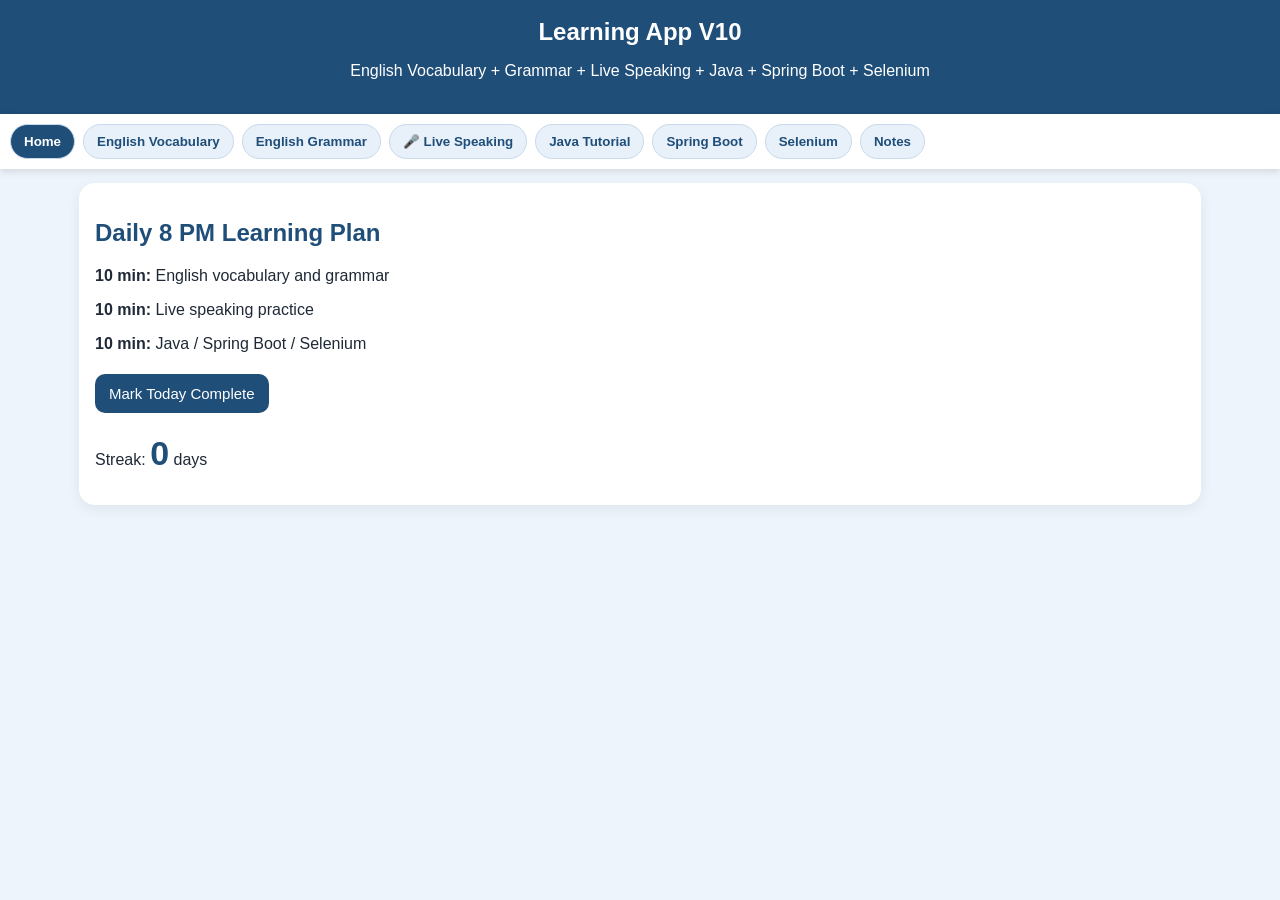
==== commit 4363c4da: "Add files via upload Live Speaking tab Agent prompts Start/Stop speaking Speech-to-text Speaking" ====
--- a/index.html
+++ b/index.html
@@ -3,973 +3,105 @@
 <head>
 <meta charset="UTF-8">
 <meta name="viewport" content="width=device-width, initial-scale=1.0">
-<title>Learning App V9</title>
+<title>Learning App V10</title>
 <link rel="manifest" href="manifest.json">
 <meta name="theme-color" content="#1f4e79">
 <style>
-*{box-sizing:border-box}
-body{margin:0;font-family:Arial,sans-serif;background:#eef4fb;color:#1f2937}
-header{background:#1f4e79;color:white;padding:18px;text-align:center}
-header h1{margin:0;font-size:24px}
-header p{margin:6px 0 0;font-size:14px}
+*{box-sizing:border-box}body{margin:0;font-family:Arial,sans-serif;background:#eef4fb;color:#1f2937}
+header{background:#1f4e79;color:white;padding:18px;text-align:center}header h1{margin:0;font-size:24px}
 nav{display:flex;overflow-x:auto;gap:8px;background:white;padding:10px;position:sticky;top:0;z-index:10;box-shadow:0 2px 8px #0002}
 nav button{white-space:nowrap;background:#e8f1fa;color:#1f4e79;border:1px solid #c8d9ea;border-radius:20px;padding:9px 13px;font-weight:bold}
-nav button.active{background:#1f4e79;color:white}
-main{padding:14px;max-width:1150px;margin:auto}
-.section{display:none}.section.active{display:block}
+nav button.active{background:#1f4e79;color:white}main{padding:14px;max-width:1150px;margin:auto}.section{display:none}.section.active{display:block}
 .card{background:white;padding:16px;border-radius:16px;box-shadow:0 4px 14px #0001;margin-bottom:14px}
 .grid{display:grid;grid-template-columns:repeat(auto-fit,minmax(260px,1fr));gap:14px}
-h2,h3{color:#1f4e79}
-button.action{background:#1f4e79;color:white;border:0;border-radius:10px;padding:11px 14px;margin:5px 5px 5px 0;font-size:15px}
-button.secondary{background:#425466}
-textarea,select,input{width:100%;padding:11px;border:1px solid #cbd5e1;border-radius:10px;font-size:15px;margin-top:7px}
+h2,h3{color:#1f4e79}button.action{background:#1f4e79;color:white;border:0;border-radius:10px;padding:11px 14px;margin:5px 5px 5px 0;font-size:15px}
+button.secondary{background:#425466}button.danger{background:#9f1239}
+textarea,select{width:100%;padding:11px;border:1px solid #cbd5e1;border-radius:10px;font-size:15px;margin-top:7px}
 .result{background:#f8fbff;border-left:5px solid #1f4e79;padding:12px;border-radius:10px;margin-top:10px;white-space:pre-wrap;line-height:1.5}
 .score{font-size:34px;color:#1f4e79;font-weight:bold}
-pre{background:#0f172a;color:#e2e8f0;padding:12px;border-radius:10px;overflow:auto;font-size:13px}
-.badge{display:inline-block;background:#e8f1fa;color:#1f4e79;padding:5px 9px;border-radius:16px;font-size:12px;font-weight:bold}
 </style>
 </head>
 <body>
-<header>
-<h1>Learning App V9</h1>
-<p>English Vocabulary + Grammar + Java Development + Spring Boot + Selenium</p>
-</header>
-
+<header><h1>Learning App V10</h1><p>English Vocabulary + Grammar + Live Speaking + Java + Spring Boot + Selenium</p></header>
 <nav>
 <button class="active" onclick="show('home',this)">Home</button>
-<button onclick="show('vocabulary',this)">English Vocabulary</button>
+<button onclick="show('vocab',this)">English Vocabulary</button>
 <button onclick="show('grammar',this)">English Grammar</button>
-<button onclick="show('javaDev',this)">Java Tutorial</button>
-<button onclick="show('springBoot',this)">Spring Boot</button>
+<button onclick="show('speaking',this)">🎤 Live Speaking</button>
+<button onclick="show('java',this)">Java Tutorial</button>
+<button onclick="show('spring',this)">Spring Boot</button>
 <button onclick="show('selenium',this)">Selenium</button>
-<button onclick="show('interview',this)">Interview</button>
 <button onclick="show('notes',this)">Notes</button>
 </nav>
-
 <main>
 <section id="home" class="section active">
-<div class="card">
-<span class="badge">Daily 8 PM Plan</span>
-<h2>Daily Learning Plan</h2>
-<p><b>10 min:</b> English Vocabulary + Grammar</p>
-<p><b>10 min:</b> Java Development Tutorial</p>
-<p><b>10 min:</b> Spring Boot or Selenium Tutorial</p>
-<button class="action" onclick="markDone()">Mark Today Complete</button>
-<p>Streak: <span class="score" id="streak">0</span> days</p>
-</div>
-<div class="grid">
-<div class="card"><h3>Today’s English Practice</h3><p id="todayEnglish"></p><button class="action" onclick="newTodayEnglish()">New English</button><button class="action secondary" onclick="speak('todayEnglish')">Listen</button></div>
-<div class="card"><h3>Today’s Development Practice</h3><p id="todayDev"></p><button class="action" onclick="newTodayDev()">New Dev Topic</button><button class="action secondary" onclick="speak('todayDev')">Listen</button></div>
-</div>
+<div class="card"><h2>Daily 8 PM Learning Plan</h2><p><b>10 min:</b> English vocabulary and grammar</p><p><b>10 min:</b> Live speaking practice</p><p><b>10 min:</b> Java / Spring Boot / Selenium</p><button class="action" onclick="markDone()">Mark Today Complete</button><p>Streak: <span class="score" id="streak">0</span> days</p></div>
 </section>
 
-<section id="vocabulary" class="section">
-<div class="card">
-<h2>English Vocabulary</h2>
-<select id="vocabTopic" onchange="showVocab()">
-<option value="workplace">Workplace English</option>
-<option value="qa">QA Testing Vocabulary</option>
-<option value="api">API Vocabulary</option>
-<option value="meeting">Meeting Vocabulary</option>
-<option value="daily">Daily Conversation</option>
-</select>
-<div id="vocabOut" class="result"></div>
-<button class="action" onclick="copy('vocabOut')">Copy Words</button>
-<button class="action secondary" onclick="speak('vocabOut')">Listen</button>
-</div>
+<section id="vocab" class="section">
+<div class="card"><h2>English Vocabulary</h2><select id="vocabTopic" onchange="showVocab()"><option value="work">Workplace</option><option value="qa">QA Testing</option><option value="api">API</option><option value="meeting">Meeting</option></select><div id="vocabOut" class="result"></div><button class="action secondary" onclick="speak('vocabOut')">Listen</button></div>
 </section>
 
 <section id="grammar" class="section">
-<div class="card">
-<h2>English Grammar</h2>
-<select id="grammarTopic" onchange="showGrammarTopic()">
-<option value="tenses">Tenses</option>
-<option value="prepositions">Prepositions</option>
-<option value="workGrammar">Workplace Grammar</option>
-<option value="emailGrammar">Email Grammar</option>
-<option value="commonMistakes">Common Mistakes</option>
-</select>
-<div id="grammarLesson" class="result"></div>
-</div>
-<div class="card">
-<h3>Grammar Checker</h3>
-<textarea id="grammarInput" rows="4" placeholder="Example: I have completed testing yesterday."></textarea>
-<button class="action" onclick="checkGrammar()">Check Grammar</button>
-<button class="action secondary" onclick="loadGrammar()">Load Example</button>
-<div id="grammarOut" class="result"></div>
-</div>
+<div class="card"><h2>English Grammar</h2><select id="grammarTopic" onchange="showGrammarLesson()"><option value="tenses">Tenses</option><option value="prep">Prepositions</option><option value="mistakes">Common Mistakes</option><option value="email">Email Grammar</option></select><div id="grammarLesson" class="result"></div></div>
+<div class="card"><h3>Grammar Checker</h3><textarea id="grammarInput" rows="4" placeholder="Example: I have completed testing yesterday."></textarea><button class="action" onclick="checkGrammar()">Check Grammar</button><button class="action secondary" onclick="loadGrammar()">Load Example</button><div id="grammarOut" class="result"></div></div>
 </section>
 
-<section id="javaDev" class="section">
-<div class="card">
-<h2>Java Development Tutorial</h2>
-<select id="javaTopic" onchange="showJava()">
-<option value="basics">Java Basics</option>
-<option value="oop">OOP Concepts</option>
-<option value="collections">Collections</option>
-<option value="exceptions">Exception Handling</option>
-<option value="streams">Streams and Lambda</option>
-<option value="multithreading">Multithreading</option>
-<option value="advanced">Advanced Java</option>
-<option value="coding">Java Coding Practice</option>
-</select>
-<div id="javaOut" class="result"></div>
-<button class="action" onclick="copy('javaOut')">Copy Java Notes</button>
-<button class="action secondary" onclick="speak('javaOut')">Listen</button>
-</div>
-<div class="card">
-<h3>Java Code Example</h3>
-<select id="javaCodeTopic" onchange="showJavaCode()">
-<option value="arraylist">ArrayList</option>
-<option value="hashmap">HashMap</option>
-<option value="stream">Stream Filter</option>
-<option value="thread">Thread</option>
-<option value="optional">Optional</option>
-</select>
-<pre id="javaCodeOut"></pre>
-</div>
+<section id="speaking" class="section">
+<div class="card"><h2>🎤 Live Speaking Practice</h2><p>Select scenario and practice like a live agent.</p><select id="speakMode" onchange="newAgentPrompt()"><option value="standup">Daily Standup</option><option value="qa">QA Testing Discussion</option><option value="java">Java Technical Speaking</option><option value="spring">Spring Boot Speaking</option><option value="selenium">Selenium Speaking</option><option value="interview">Interview Introduction</option></select><div class="result" id="agentPrompt"></div><button class="action" onclick="newAgentPrompt()">New Agent Prompt</button><button class="action secondary" onclick="speak('agentPrompt')">Listen to Agent</button></div>
+<div class="card"><h3>Speak Your Answer</h3><button class="action" onclick="startVoice()">Start Speaking</button><button class="action danger" onclick="stopVoice()">Stop</button><textarea id="spokenText" rows="6" placeholder="Your spoken answer will appear here..."></textarea><button class="action" onclick="analyzeSpeaking()">Analyze Speaking</button><button class="action secondary" onclick="speakTextArea('spokenText')">Listen to My Answer</button><div id="speakingFeedback" class="result">Speaking feedback will appear here.</div></div>
+<div class="grid"><div class="card"><h3>Pronunciation Words</h3><div id="pronunciationWords" class="result"></div><button class="action" onclick="newPronunciation()">New Words</button><button class="action secondary" onclick="speak('pronunciationWords')">Listen</button></div><div class="card"><h3>Speaking Progress</h3><p>Speaking practice count: <span class="score" id="speakCount">0</span></p></div></div>
 </section>
 
-<section id="springBoot" class="section">
-<div class="card">
-<h2>Spring Boot Tutorials</h2>
-<select id="springTopic" onchange="showSpring()">
-<option value="intro">Spring Boot Introduction</option>
-<option value="architecture">Architecture</option>
-<option value="rest">REST API</option>
-<option value="jpa">JPA/Hibernate</option>
-<option value="validation">Validation</option>
-<option value="exception">Exception Handling</option>
-<option value="security">Spring Security/JWT</option>
-<option value="microservices">Microservices</option>
-<option value="testing">Testing</option>
-</select>
-<div id="springOut" class="result"></div>
-<button class="action" onclick="copy('springOut')">Copy Spring Notes</button>
-<button class="action secondary" onclick="speak('springOut')">Listen</button>
-</div>
-<div class="card">
-<h3>Spring Boot Code Example</h3>
-<select id="springCodeTopic" onchange="showSpringCode()">
-<option value="controller">Controller</option>
-<option value="service">Service</option>
-<option value="entity">Entity</option>
-<option value="repository">Repository</option>
-<option value="exception">Global Exception Handler</option>
-</select>
-<pre id="springCodeOut"></pre>
-</div>
+<section id="java" class="section">
+<div class="card"><h2>Java Tutorial</h2><select id="javaTopic" onchange="showJava()"><option value="basics">Java Basics</option><option value="oop">OOP</option><option value="collections">Collections</option><option value="streams">Streams</option><option value="advanced">Advanced Java</option></select><div id="javaOut" class="result"></div></div>
+</section>
+
+<section id="spring" class="section">
+<div class="card"><h2>Spring Boot Tutorials</h2><select id="springTopic" onchange="showSpring()"><option value="intro">Introduction</option><option value="rest">REST API</option><option value="jpa">JPA/Hibernate</option><option value="security">Security/JWT</option><option value="micro">Microservices</option></select><div id="springOut" class="result"></div></div>
 </section>
 
 <section id="selenium" class="section">
-<div class="card">
-<h2>Selenium Tutorials</h2>
-<select id="seleniumTopic" onchange="showSelenium()">
-<option value="intro">Selenium Introduction</option>
-<option value="webdriver">WebDriver Basics</option>
-<option value="locators">Locators</option>
-<option value="waits">Waits</option>
-<option value="actions">Actions Class</option>
-<option value="dropdown">Dropdowns</option>
-<option value="pom">Page Object Model</option>
-<option value="testng">TestNG</option>
-<option value="framework">Automation Framework</option>
-</select>
-<div id="seleniumOut" class="result"></div>
-<button class="action" onclick="copy('seleniumOut')">Copy Selenium Notes</button>
-<button class="action secondary" onclick="speak('seleniumOut')">Listen</button>
-</div>
-<div class="card">
-<h3>Selenium Code Example</h3>
-<select id="seleniumCodeTopic" onchange="showSeleniumCode()">
-<option value="launch">Launch Browser</option>
-<option value="locator">Find Element</option>
-<option value="wait">Explicit Wait</option>
-<option value="dropdown">Dropdown</option>
-<option value="pom">Page Object</option>
-</select>
-<pre id="seleniumCodeOut"></pre>
-</div>
-</section>
-
-<section id="interview" class="section">
-<div class="card">
-<h2>Interview Practice</h2>
-<select id="interviewType" onchange="newInterview()">
-<option value="java">Java</option>
-<option value="spring">Spring Boot</option>
-<option value="selenium">Selenium</option>
-<option value="english">English Workplace</option>
-</select>
-<p id="intQ"></p>
-<button class="action" onclick="newInterview()">New Question</button>
-<button class="action secondary" onclick="showInterviewAnswer()">Show Answer</button>
-<div id="intA" class="result"></div>
-</div>
+<div class="card"><h2>Selenium Tutorials</h2><select id="seleniumTopic" onchange="showSelenium()"><option value="intro">Introduction</option><option value="webdriver">WebDriver</option><option value="locators">Locators</option><option value="waits">Waits</option><option value="pom">Page Object Model</option><option value="framework">Framework</option></select><div id="seleniumOut" class="result"></div></div>
 </section>
 
 <section id="notes" class="section">
-<div class="card">
-<h2>My Learning Notes</h2>
-<textarea id="myNotes" rows="9" placeholder="Write vocabulary, grammar mistakes, Java notes, Spring Boot notes, Selenium notes..."></textarea>
-<button class="action" onclick="saveNotes()">Save Notes</button>
-<p id="saveMsg"></p>
-</div>
+<div class="card"><h2>My Notes</h2><textarea id="notes" rows="9" placeholder="Write vocabulary, grammar, speaking feedback, Java, Spring Boot, Selenium notes..."></textarea><button class="action" onclick="saveNotes()">Save Notes</button><p id="saveMsg"></p></div>
 </section>
 </main>
 
 <script>
 if("serviceWorker" in navigator){navigator.serviceWorker.register("service-worker.js")}
-
-const vocab={
-workplace:`Workplace English Vocabulary
-
-1. Update - latest progress
-Example: I will share the update by evening.
-
-2. Clarify - make clear
-Example: Could you please clarify the requirement?
-
-3. Priority - importance
-Example: This defect is high priority.
-
-4. Deadline - due date
-Example: The deadline is Friday.
-
-5. Blocker - something stopping progress
-Example: I have one blocker.
-
-6. Collaborate - work together
-Example: I collaborated with the development team.
-
-7. Resolve - fix
-Example: The issue has been resolved.
-
-8. Confirm - verify
-Example: Please confirm the expected behavior.
-
-9. Pending - not completed yet
-Example: Validation is still pending.
-
-10. Completed - finished
-Example: I completed the testing.`,
-qa:`QA Testing Vocabulary
-
-1. Defect - bug or issue
-2. Regression - old feature broken after new change
-3. Validation - checking correctness
-4. Test case - testing step/document
-5. Test data - input data used for testing
-6. Expected result - what should happen
-7. Actual result - what happened
-8. Reproducible - issue happens again
-9. Environment - QA/UAT/Production setup
-10. Severity - impact level of defect`,
-api:`API Vocabulary
-
-1. Endpoint - API URL
-2. Request - data sent to API
-3. Response - data returned from API
-4. Payload - request/response body
-5. Header - metadata
-6. Status code - HTTP result
-7. Authentication - identity check
-8. Authorization - access permission
-9. Token - security value
-10. Timeout - request took too long`,
-meeting:`Meeting Vocabulary
-
-1. Agenda - meeting plan
-2. Discussion - conversation
-3. Action item - task after meeting
-4. Follow-up - next communication
-5. Minutes - meeting notes
-6. Decision - final choice
-7. Attendee - person in meeting
-8. Availability - free time
-9. Reschedule - change meeting time
-10. Summary - short recap`,
-daily:`Daily Conversation Vocabulary
-
-1. Appreciate - thankful
-2. Available - free
-3. Convenient - suitable
-4. Improve - make better
-5. Practice - repeat to learn
-6. Explain - make understandable
-7. Prepare - get ready
-8. Important - valuable
-9. Comfortable - easy/relaxed
-10. Confident - sure about yourself`
-};
-
-const grammarLessons={
-tenses:`English Grammar - Tenses
-
-Present simple:
-I work in QA.
-
-Present continuous:
-I am working on API validation.
-
-Past simple:
-I completed testing yesterday.
-
-Present perfect:
-I have completed the validation.
-
-Future:
-I will complete testing today.
-
-Tip:
-Use past simple with finished time words like yesterday, last week, and last month.`,
-prepositions:`Prepositions
-
-Correct workplace examples:
-- I am working on this issue.
-- I attached the results to the story.
-- I am waiting for the deployment.
-- I will join the meeting at 10 AM.
-- I found the issue in the QA environment.
-
-Common correction:
-Wrong: working in this issue
-Correct: working on this issue`,
-workGrammar:`Workplace Grammar
-
-Use polite and clear sentences:
-- Could you please review this?
-- Could you please clarify the expected behavior?
-- I have completed the validation.
-- I will share the update shortly.
-- This issue is reproducible in QA.
-
-Avoid:
-I have one doubt.
-
-Use:
-I have one question.`,
-emailGrammar:`Email Grammar
-
-Professional email structure:
-1. Greeting
-2. Context
-3. Clear request/update
-4. Closing
-
-Example:
-Hi Team,
-
-I completed QA validation for the assigned story. I have attached the test results for review.
-
-Thanks.
-
-Tips:
-- Keep sentences short.
-- Use polite words.
-- Avoid unclear phrases.`,
-commonMistakes:`Common Mistakes
-
-Wrong: I have completed testing yesterday.
-Correct: I completed testing yesterday.
-
-Wrong: I am working in this issue.
-Correct: I am working on this issue.
-
-Wrong: I did not seen any exception.
-Correct: I did not see any exception.
-
-Wrong: I have one doubt.
-Correct: I have one question.
-
-Wrong: Assign defects in next sprint.
-Correct: Assign defects to the next sprint.`
-};
-
-const javaTopics={
-basics:`Java Basics
-
-Java is object-oriented and platform independent.
-
-Important concepts:
-- Class: blueprint
-- Object: instance of class
-- Method: behavior
-- Variable: stores data
-- Constructor: initializes object
-- JVM: runs bytecode
-- JDK: development kit
-- JRE: runtime environment
-
-Interview point:
-Java code is compiled into bytecode and executed by JVM.`,
-oop:`OOP Concepts
-
-Four pillars:
-1. Encapsulation - data hiding
-2. Inheritance - reuse parent class features
-3. Polymorphism - one name, many forms
-4. Abstraction - hide implementation details
-
-Example:
-Overloading: same method name, different parameters.
-Overriding: child class changes parent method behavior.`,
-collections:`Collections
-
-Collections store groups of objects.
-
-List:
-Allows duplicates and keeps order.
-
-Set:
-Does not allow duplicates.
-
-Map:
-Stores key-value pairs.
-
-Common classes:
-ArrayList, LinkedList, HashSet, TreeSet, HashMap, TreeMap.
-
-Interview point:
-HashMap uses hashing internally.`,
-exceptions:`Exception Handling
-
-Exception handling manages runtime errors.
-
-Keywords:
-try, catch, finally, throw, throws
-
-Checked exception:
-Compile-time exception like IOException.
-
-Unchecked exception:
-Runtime exception like NullPointerException.
-
-Best practice:
-Catch specific exceptions and avoid empty catch blocks.`,
-streams:`Streams and Lambda
-
-Lambda is a short function syntax.
-Stream API processes collections.
-
-Common methods:
-filter, map, sorted, collect, forEach, reduce
-
-Example:
-names.stream()
- .filter(n -> n.startsWith("S"))
- .collect(Collectors.toList());
-
-Interview point:
-Streams are lazy until terminal operation is called.`,
-multithreading:`Multithreading
-
-Multithreading allows multiple tasks to run at the same time.
-
-Important topics:
-- Thread
-- Runnable
-- Callable
-- synchronized
-- volatile
-- ExecutorService
-- Deadlock
-- Race condition
-
-Interview point:
-volatile gives visibility, synchronized gives visibility and locking.`,
-advanced:`Advanced Java
-
-Important expert topics:
-- Generics
-- Collections internal working
-- Stream API
-- CompletableFuture
-- ExecutorService
-- JVM memory
-- Garbage collection
-- SOLID principles
-- Design patterns
-
-Daily practice:
-Explain one concept, write one example, answer one interview question.`,
-coding:`Java Coding Practice
-
-Practice these:
-1. Reverse a string
-2. Find duplicates
-3. Count words using HashMap
-4. Filter list using Stream
-5. Sort employees by salary
-6. Find second highest number
-7. Use Optional
-8. Create ExecutorService
-9. Handle exceptions
-10. Build POJO class`
-};
-
-const javaCode={
-arraylist:`import java.util.*;
-
-public class ArrayListExample {
-  public static void main(String[] args) {
-    List<String> names = new ArrayList<>();
-    names.add("Suresh");
-    names.add("Ravi");
-
-    for(String name : names) {
-      System.out.println(name);
-    }
-  }
-}`,
-hashmap:`import java.util.*;
-
-public class HashMapExample {
-  public static void main(String[] args) {
-    Map<Integer, String> map = new HashMap<>();
-    map.put(101, "Suresh");
-    map.put(102, "Ravi");
-
-    System.out.println(map.get(101));
-  }
-}`,
-stream:`import java.util.*;
-import java.util.stream.*;
-
-public class StreamExample {
-  public static void main(String[] args) {
-    List<String> names = Arrays.asList("Suresh", "Sai", "Ravi");
-
-    List<String> result = names.stream()
-      .filter(n -> n.startsWith("S"))
-      .collect(Collectors.toList());
-
-    System.out.println(result);
-  }
-}`,
-thread:`public class ThreadExample extends Thread {
-  public void run() {
-    System.out.println("Thread is running");
-  }
-
-  public static void main(String[] args) {
-    ThreadExample t = new ThreadExample();
-    t.start();
-  }
-}`,
-optional:`import java.util.*;
-
-public class OptionalExample {
-  public static void main(String[] args) {
-    String name = null;
-    Optional<String> optional = Optional.ofNullable(name);
-
-    System.out.println(optional.orElse("Default Name"));
-  }
-}`
-};
-
-const springTopics={
-intro:`Spring Boot Introduction
-
-Spring Boot simplifies Spring application development.
-
-Benefits:
-- Auto-configuration
-- Embedded server
-- Starter dependencies
-- Less XML/manual setup
-- Production-ready features
-
-Common dependencies:
-Spring Web, Spring Data JPA, Validation, MySQL Driver, Spring Security.`,
-architecture:`Spring Boot Architecture
-
-Common layers:
-Client -> Controller -> Service -> Repository -> Database
-
-Controller:
-Handles HTTP request.
-
-Service:
-Contains business logic.
-
-Repository:
-Communicates with database.
-
-Entity:
-Maps Java object to database table.`,
-rest:`REST API Tutorial
-
-REST uses HTTP methods:
-GET - retrieve
-POST - create
-PUT - full update
-PATCH - partial update
-DELETE - remove
-
-Common annotations:
-@RestController
-@RequestMapping
-@GetMapping
-@PostMapping
-@RequestBody
-@PathVariable
-@RequestParam`,
-jpa:`JPA/Hibernate Tutorial
-
-JPA maps Java objects to database tables.
-Hibernate is a JPA implementation.
-
-Important annotations:
-@Entity
-@Id
-@GeneratedValue
-@Column
-@OneToMany
-@ManyToOne
-
-Repository:
-interface UserRepository extends JpaRepository<User, Long>`,
-validation:`Validation
-
-Validation checks request data.
-
-Common annotations:
-@NotNull
-@NotBlank
-@Email
-@Size
-@Min
-@Max
-
-Use @Valid in controller:
-public ResponseEntity<?> create(@Valid @RequestBody UserDto userDto)`,
-exception:`Spring Boot Exception Handling
-
-Use @ControllerAdvice for global exception handling.
-
-Use @ExceptionHandler for specific exceptions.
-
-Benefits:
-- Clean error response
-- Reusable exception logic
-- Better API error handling`,
-security:`Spring Security/JWT
-
-Spring Security protects APIs.
-
-Authentication:
-Who are you?
-
-Authorization:
-What can you access?
-
-JWT flow:
-Login -> server returns token -> client sends token in Authorization header.
-
-Common header:
-Authorization: Bearer token`,
-microservices:`Spring Boot Microservices
-
-Microservices split large apps into smaller services.
-
-Important concepts:
-- API Gateway
-- Service Discovery
-- Config Server
-- OpenFeign
-- Circuit Breaker
-- Centralized Logging
-- Distributed Tracing
-
-Challenge:
-More services means more monitoring and operational complexity.`,
-testing:`Spring Boot Testing
-
-Common tools:
-JUnit
-Mockito
-MockMvc
-SpringBootTest
-
-Testing types:
-- Unit testing
-- Integration testing
-- Controller testing
-- Repository testing
-
-Best practice:
-Test service logic separately from controller and database.`
-};
-
-const springCode={
-controller:`@RestController
-@RequestMapping("/api/users")
-public class UserController {
-
-  private final UserService userService;
-
-  public UserController(UserService userService) {
-    this.userService = userService;
-  }
-
-  @GetMapping("/{id}")
-  public User getUser(@PathVariable Long id) {
-    return userService.getUser(id);
-  }
-}`,
-service:`@Service
-public class UserService {
-
-  private final UserRepository userRepository;
-
-  public UserService(UserRepository userRepository) {
-    this.userRepository = userRepository;
-  }
-
-  public User getUser(Long id) {
-    return userRepository.findById(id)
-      .orElseThrow(() -> new RuntimeException("User not found"));
-  }
-}`,
-entity:`@Entity
-public class User {
-
-  @Id
-  @GeneratedValue(strategy = GenerationType.IDENTITY)
-  private Long id;
-
-  private String name;
-  private String email;
-}`,
-repository:`public interface UserRepository extends JpaRepository<User, Long> {
-
-  Optional<User> findByEmail(String email);
-
-  List<User> findByStatus(String status);
-}`,
-exception:`@ControllerAdvice
-public class GlobalExceptionHandler {
-
-  @ExceptionHandler(RuntimeException.class)
-  public ResponseEntity<String> handle(RuntimeException ex) {
-    return ResponseEntity.badRequest().body(ex.getMessage());
-  }
-}`
-};
-
-const seleniumTopics={
-intro:`Selenium Introduction
-
-Selenium is used for automating web applications.
-
-Main tools:
-- Selenium WebDriver
-- Selenium Grid
-- Selenium IDE
-
-Use cases:
-- UI automation
-- Regression testing
-- Cross-browser testing`,
-webdriver:`WebDriver Basics
-
-WebDriver controls browser actions.
-
-Common methods:
-get()
-findElement()
-click()
-sendKeys()
-getText()
-getTitle()
-close()
-quit()
-
-Interview point:
-close closes current window, quit closes entire browser session.`,
-locators:`Selenium Locators
-
-Locators identify elements.
-
-Common locators:
-id
-name
-className
-tagName
-linkText
-partialLinkText
-xpath
-cssSelector
-
-Best practice:
-Prefer stable id or cssSelector. Avoid long brittle XPath.`,
-waits:`Waits
-
-Waits handle synchronization.
-
-Types:
-Implicit wait
-Explicit wait
-Fluent wait
-
-Explicit wait example:
-Wait until element is visible or clickable.
-
-Interview point:
-Explicit wait is preferred for specific conditions.`,
-actions:`Actions Class
-
-Actions class handles advanced user actions.
-
-Examples:
-mouse hover
-drag and drop
-right click
-double click
-keyboard actions
-
-Useful for complex UI interactions.`,
-dropdown:`Dropdowns
-
-For standard HTML select dropdowns, use Select class.
-
-Methods:
-selectByVisibleText()
-selectByValue()
-selectByIndex()
-
-For custom dropdowns, use normal click and locator logic.`,
-pom:`Page Object Model
-
-POM is a design pattern.
-
-Each web page has a separate class.
-Elements and actions are stored in page classes.
-
-Benefits:
-- Reusable code
-- Easy maintenance
-- Clean test scripts`,
-testng:`TestNG
-
-TestNG is a testing framework.
-
-Common annotations:
-@Test
-@BeforeMethod
-@AfterMethod
-@BeforeClass
-@AfterClass
-
-Features:
-- Priority
-- Groups
-- Parallel execution
-- DataProvider
-- Assertions`,
-framework:`Automation Framework
-
-Common framework components:
-- Page classes
-- Test classes
-- Utilities
-- Config reader
-- Driver manager
-- Reports
-- Screenshots
-- Test data
-- Logs
-
-Goal:
-Reusable, maintainable, and scalable automation.`
-};
-
-const seleniumCode={
-launch:`WebDriver driver = new ChromeDriver();
-driver.get("https://example.com");
-driver.manage().window().maximize();
-System.out.println(driver.getTitle());
-driver.quit();`,
-locator:`WebElement username = driver.findElement(By.id("username"));
-username.sendKeys("testuser");
-
-WebElement login = driver.findElement(By.cssSelector("button[type='submit']"));
-login.click();`,
-wait:`WebDriverWait wait = new WebDriverWait(driver, Duration.ofSeconds(10));
-
-WebElement button = wait.until(
-  ExpectedConditions.elementToBeClickable(By.id("submit"))
-);
-
-button.click();`,
-dropdown:`WebElement dropdown = driver.findElement(By.id("country"));
-
-Select select = new Select(dropdown);
-select.selectByVisibleText("United States");`,
-pom:`public class LoginPage {
-  WebDriver driver;
-
-  By username = By.id("username");
-  By password = By.id("password");
-  By loginBtn = By.id("login");
-
-  public LoginPage(WebDriver driver) {
-    this.driver = driver;
-  }
-
-  public void login(String user, String pass) {
-    driver.findElement(username).sendKeys(user);
-    driver.findElement(password).sendKeys(pass);
-    driver.findElement(loginBtn).click();
-  }
-}`
-};
-
-const interviews={
-java:[
-{q:"What is JVM, JRE, and JDK?",a:"JVM runs bytecode. JRE provides runtime environment. JDK includes JRE plus development tools."},
-{q:"Difference between ArrayList and LinkedList?",a:"ArrayList is better for index-based access. LinkedList is better for frequent insertions and deletions."}
-],
-spring:[
-{q:"What is Spring Boot?",a:"Spring Boot simplifies Spring development using auto-configuration, starters, and embedded servers."},
-{q:"What is @RestController?",a:"@RestController creates REST APIs and returns data directly as JSON or text."}
-],
-selenium:[
-{q:"What is Selenium WebDriver?",a:"WebDriver automates browser actions for UI testing."},
-{q:"What is Page Object Model?",a:"POM stores page elements and actions in page classes for better maintainability."}
-],
-english:[
-{q:"How do you give a daily status update?",a:"Today I completed QA validation for the assigned story. I will continue with API testing and share updates if I find any issues."},
-{q:"How do you ask for clarification?",a:"Could you please clarify the expected behavior for this scenario?"}
-]
-};
-
-let currentInterview=interviews.java[0];
-
-function show(id,b){document.querySelectorAll(".section").forEach(s=>s.classList.remove("active"));document.getElementById(id).classList.add("active");document.querySelectorAll("nav button").forEach(x=>x.classList.remove("active"));b.classList.add("active")}
+const vocab={work:"Workplace words:\nUpdate, clarify, priority, deadline, blocker, collaborate, resolve, confirm, pending, completed.",qa:"QA words:\nDefect, regression, validation, test case, test data, expected result, actual result, reproducible, environment, severity.",api:"API words:\nEndpoint, request, response, payload, header, status code, authentication, authorization, token, timeout.",meeting:"Meeting words:\nAgenda, action item, follow-up, decision, summary, attendee, availability, reschedule."};
+const grammar={tenses:"Tenses:\nPresent: I work in QA.\nPresent continuous: I am working on API validation.\nPast: I completed testing yesterday.\nPresent perfect: I have completed validation.",prep:"Prepositions:\nI am working on this issue.\nI attached the results to the story.\nI am waiting for deployment.",mistakes:"Common mistakes:\nWrong: I have completed testing yesterday. Correct: I completed testing yesterday.\nWrong: I did not seen. Correct: I did not see.",email:"Email grammar:\nUse greeting, short context, clear request/update, and closing. Example: Hi Team, I completed QA validation and attached the results. Thanks."};
+const prompts={standup:["What did you work on yesterday?","What are you working on today?","Do you have any blockers?"],qa:["Explain the defect you found.","How do you validate an API response?","Explain expected and actual result."],java:["Explain HashMap internal working.","Explain Stream API.","Difference between ArrayList and LinkedList?"],spring:["Explain Dependency Injection.","What is @RestController?","What is JWT authentication?"],selenium:["Explain Page Object Model.","What is explicit wait?","How do you handle dropdowns?"],interview:["Introduce yourself as a QA Automation Engineer.","Explain your Java and Selenium experience.","Tell me about a challenging defect."]};
+const words=["validation, requirement, automation, deployment, environment, regression, authentication, repository","controller, service, repository, entity, dependency, injection, configuration, microservice","selenium, webdriver, locator, explicit wait, assertion, framework, execution, browser","collections, hashmap, arraylist, exception, stream, lambda, optional, concurrency"];
+const java={basics:"Java is object-oriented and platform independent. Class is blueprint, object is instance, method is behavior. JVM runs bytecode.",oop:"OOP: Encapsulation, Inheritance, Polymorphism, Abstraction.",collections:"Collections: List allows duplicates, Set removes duplicates, Map stores key-value pairs. HashMap uses hashing.",streams:"Streams process collections. Common methods: filter, map, collect, forEach, reduce.",advanced:"Advanced Java: Generics, multithreading, ExecutorService, CompletableFuture, JVM memory, Garbage Collection, SOLID."};
+const spring={intro:"Spring Boot simplifies Spring development with auto-configuration, starters, and embedded servers.",rest:"REST API: GET retrieves, POST creates, PUT updates, DELETE removes. Use @RestController and mappings.",jpa:"JPA maps Java objects to database tables. Use @Entity, @Id, @GeneratedValue, JpaRepository.",security:"Spring Security protects APIs. JWT is used for stateless authentication.",micro:"Microservices: API Gateway, Service Discovery, Config Server, OpenFeign, Circuit Breaker, Logging, Tracing."};
+const selenium={intro:"Selenium automates web applications for UI testing.",webdriver:"WebDriver controls browser actions: get, findElement, click, sendKeys, close, quit.",locators:"Locators: id, name, xpath, cssSelector, linkText. Prefer stable id/css.",waits:"Waits: implicit, explicit, fluent. Explicit wait is best for specific conditions.",pom:"Page Object Model stores elements and actions in page classes.",framework:"Framework: page classes, test classes, utilities, config, reports, screenshots, logs."};
+let recognition;
+function show(id,b){document.querySelectorAll('.section').forEach(s=>s.classList.remove('active'));document.getElementById(id).classList.add('active');document.querySelectorAll('nav button').forEach(x=>x.classList.remove('active'));b.classList.add('active')}
 function pick(a){return a[Math.floor(Math.random()*a.length)]}
-function speak(id){let u=new SpeechSynthesisUtterance(document.getElementById(id).innerText);u.lang="en-US";u.rate=.9;speechSynthesis.speak(u)}
-function copy(id){navigator.clipboard.writeText(document.getElementById(id).innerText);alert("Copied")}
-function showVocab(){document.getElementById("vocabOut").innerText=vocab[document.getElementById("vocabTopic").value]}
-function showGrammarTopic(){document.getElementById("grammarLesson").innerText=grammarLessons[document.getElementById("grammarTopic").value]}
-function loadGrammar(){document.getElementById("grammarInput").value="I have completed testing yesterday.";checkGrammar()}
-function checkGrammar(){let t=document.getElementById("grammarInput").value;if(!t){document.getElementById("grammarOut").innerText="Please type a sentence.";return}let c=t.replace(/I have completed testing yesterday/gi,"I completed testing yesterday").replace(/I am working in this issue/gi,"I am working on this issue").replace(/I did not seen/gi,"I did not see").replace(/I have one doubt/gi,"I have one question").replace(/assign defects in next sprint/gi,"assign defects to the next sprint");document.getElementById("grammarOut").innerText="Suggested sentence:\\n"+c+"\\n\\nTip: Use clear professional English."}
-function showJava(){document.getElementById("javaOut").innerText=javaTopics[document.getElementById("javaTopic").value]}
-function showJavaCode(){document.getElementById("javaCodeOut").innerText=javaCode[document.getElementById("javaCodeTopic").value]}
-function showSpring(){document.getElementById("springOut").innerText=springTopics[document.getElementById("springTopic").value]}
-function showSpringCode(){document.getElementById("springCodeOut").innerText=springCode[document.getElementById("springCodeTopic").value]}
-function showSelenium(){document.getElementById("seleniumOut").innerText=seleniumTopics[document.getElementById("seleniumTopic").value]}
-function showSeleniumCode(){document.getElementById("seleniumCodeOut").innerText=seleniumCode[document.getElementById("seleniumCodeTopic").value]}
-function newInterview(){let type=document.getElementById("interviewType").value;currentInterview=pick(interviews[type]);document.getElementById("intQ").innerText=currentInterview.q;document.getElementById("intA").innerText=""}
-function showInterviewAnswer(){document.getElementById("intA").innerText=currentInterview.a}
-function newTodayEnglish(){let all=["Learn 10 workplace vocabulary words.","Practice grammar: past simple vs present perfect.","Practice daily status update aloud.","Correct one workplace sentence."];document.getElementById("todayEnglish").innerText=pick(all)}
-function newTodayDev(){let all=["Study Java Collections.","Practice Spring Boot REST Controller.","Review Selenium explicit wait.","Practice Java Stream API.","Review Spring Boot JPA Repository."];document.getElementById("todayDev").innerText=pick(all)}
-function markDone(){let d=new Date().toDateString(),last=localStorage.getItem("dayV9"),st=Number(localStorage.getItem("streakV9")||"0");if(d!==last){st++;localStorage.setItem("dayV9",d);localStorage.setItem("streakV9",st)}update()}
-function saveNotes(){localStorage.setItem("notesV9",document.getElementById("myNotes").value);document.getElementById("saveMsg").innerText="Saved."}
-function update(){document.getElementById("streak").innerText=localStorage.getItem("streakV9")||"0";document.getElementById("myNotes").value=localStorage.getItem("notesV9")||""}
-window.onload=()=>{showVocab();showGrammarTopic();showJava();showJavaCode();showSpring();showSpringCode();showSelenium();showSeleniumCode();newInterview();newTodayEnglish();newTodayDev();update()}
+function speak(id){let u=new SpeechSynthesisUtterance(document.getElementById(id).innerText);u.lang='en-US';u.rate=.9;speechSynthesis.speak(u)}
+function speakTextArea(id){let u=new SpeechSynthesisUtterance(document.getElementById(id).value);u.lang='en-US';u.rate=.9;speechSynthesis.speak(u)}
+function showVocab(){document.getElementById('vocabOut').innerText=vocab[document.getElementById('vocabTopic').value]}
+function showGrammarLesson(){document.getElementById('grammarLesson').innerText=grammar[document.getElementById('grammarTopic').value]}
+function loadGrammar(){document.getElementById('grammarInput').value='I have completed testing yesterday.';checkGrammar()}
+function correctText(t){return t.replace(/I have completed testing yesterday/gi,'I completed testing yesterday').replace(/I am working in this issue/gi,'I am working on this issue').replace(/I did not seen/gi,'I did not see').replace(/I have one doubt/gi,'I have one question')}
+function checkGrammar(){let t=document.getElementById('grammarInput').value;if(!t){document.getElementById('grammarOut').innerText='Please type a sentence.';return}document.getElementById('grammarOut').innerText='Suggested sentence:\n'+correctText(t)+'\n\nTip: Use clear professional English.'}
+function newAgentPrompt(){let m=document.getElementById('speakMode').value;document.getElementById('agentPrompt').innerText='Agent: '+pick(prompts[m])}
+function startVoice(){const SR=window.SpeechRecognition||window.webkitSpeechRecognition;if(!SR){document.getElementById('speakingFeedback').innerText='Voice recognition not supported. Use Chrome on Android.';return}recognition=new SR();recognition.lang='en-US';recognition.continuous=true;recognition.interimResults=true;recognition.onresult=e=>{let t='';for(let i=0;i<e.results.length;i++){t+=e.results[i][0].transcript+' '}document.getElementById('spokenText').value=t.trim()};recognition.start();document.getElementById('speakingFeedback').innerText='Listening... Speak clearly.'}
+function stopVoice(){if(recognition)recognition.stop();document.getElementById('speakingFeedback').innerText='Stopped. Click Analyze Speaking.'}
+function analyzeSpeaking(){let t=document.getElementById('spokenText').value.trim();if(!t){document.getElementById('speakingFeedback').innerText='Please speak first.';return}let w=t.split(/\s+/).length;let c=correctText(t);let score=70+(w>=20?10:0)+(w>=40?10:0)-(t!==c?5:0);document.getElementById('speakingFeedback').innerText='Words spoken: '+w+'\nSpeaking score: '+score+'/100\n\nYour answer:\n'+t+'\n\nSuggested correction:\n'+c+'\n\nTip: Speak slowly and use complete sentences.';markSpeaking()}
+function newPronunciation(){document.getElementById('pronunciationWords').innerText=pick(words)}
+function markSpeaking(){let c=Number(localStorage.getItem('speakCountV10')||'0')+1;localStorage.setItem('speakCountV10',c);update()}
+function showJava(){document.getElementById('javaOut').innerText=java[document.getElementById('javaTopic').value]}
+function showSpring(){document.getElementById('springOut').innerText=spring[document.getElementById('springTopic').value]}
+function showSelenium(){document.getElementById('seleniumOut').innerText=selenium[document.getElementById('seleniumTopic').value]}
+function markDone(){let d=new Date().toDateString(),last=localStorage.getItem('dayV10'),st=Number(localStorage.getItem('streakV10')||'0');if(d!==last){st++;localStorage.setItem('dayV10',d);localStorage.setItem('streakV10',st)}update()}
+function saveNotes(){localStorage.setItem('notesV10',document.getElementById('notes').value);document.getElementById('saveMsg').innerText='Saved.'}
+function update(){document.getElementById('streak').innerText=localStorage.getItem('streakV10')||'0';document.getElementById('speakCount').innerText=localStorage.getItem('speakCountV10')||'0';document.getElementById('notes').value=localStorage.getItem('notesV10')||''}
+window.onload=()=>{showVocab();showGrammarLesson();newAgentPrompt();newPronunciation();showJava();showSpring();showSelenium();update()}
 </script>
 </body>
-</html>+</html>
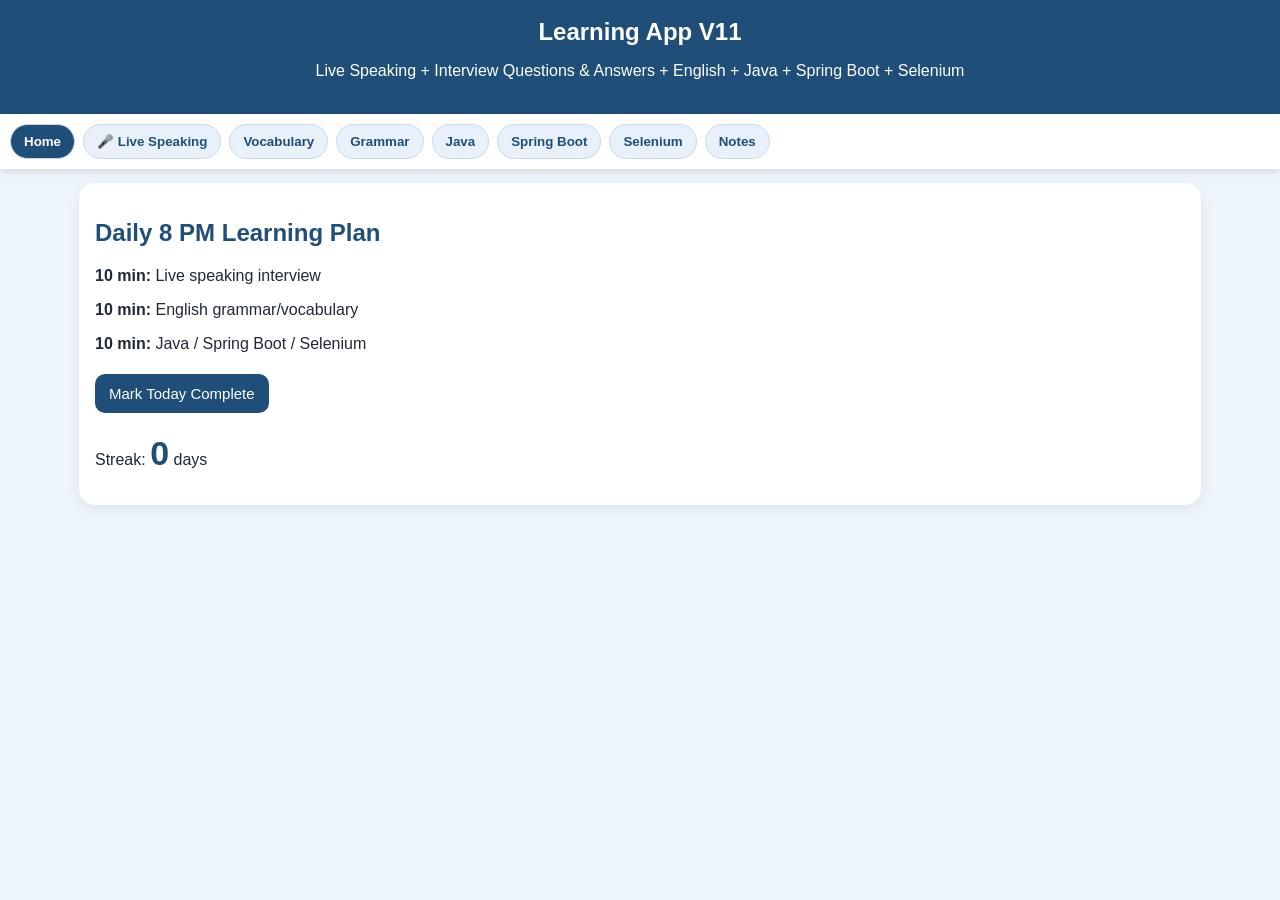
==== commit c6bd939c: "Add files via upload Interview questions + sample answers HR/English mode QA mode Java mode Spri" ====
--- a/index.html
+++ b/index.html
@@ -3,7 +3,7 @@
 <head>
 <meta charset="UTF-8">
 <meta name="viewport" content="width=device-width, initial-scale=1.0">
-<title>Learning App V10</title>
+<title>Learning App V11</title>
 <link rel="manifest" href="manifest.json">
 <meta name="theme-color" content="#1f4e79">
 <style>
@@ -22,86 +22,116 @@
 </style>
 </head>
 <body>
-<header><h1>Learning App V10</h1><p>English Vocabulary + Grammar + Live Speaking + Java + Spring Boot + Selenium</p></header>
+<header><h1>Learning App V11</h1><p>Live Speaking + Interview Questions & Answers + English + Java + Spring Boot + Selenium</p></header>
 <nav>
 <button class="active" onclick="show('home',this)">Home</button>
-<button onclick="show('vocab',this)">English Vocabulary</button>
-<button onclick="show('grammar',this)">English Grammar</button>
 <button onclick="show('speaking',this)">🎤 Live Speaking</button>
-<button onclick="show('java',this)">Java Tutorial</button>
+<button onclick="show('vocab',this)">Vocabulary</button>
+<button onclick="show('grammar',this)">Grammar</button>
+<button onclick="show('java',this)">Java</button>
 <button onclick="show('spring',this)">Spring Boot</button>
 <button onclick="show('selenium',this)">Selenium</button>
 <button onclick="show('notes',this)">Notes</button>
 </nav>
 <main>
 <section id="home" class="section active">
-<div class="card"><h2>Daily 8 PM Learning Plan</h2><p><b>10 min:</b> English vocabulary and grammar</p><p><b>10 min:</b> Live speaking practice</p><p><b>10 min:</b> Java / Spring Boot / Selenium</p><button class="action" onclick="markDone()">Mark Today Complete</button><p>Streak: <span class="score" id="streak">0</span> days</p></div>
-</section>
-
-<section id="vocab" class="section">
-<div class="card"><h2>English Vocabulary</h2><select id="vocabTopic" onchange="showVocab()"><option value="work">Workplace</option><option value="qa">QA Testing</option><option value="api">API</option><option value="meeting">Meeting</option></select><div id="vocabOut" class="result"></div><button class="action secondary" onclick="speak('vocabOut')">Listen</button></div>
-</section>
-
-<section id="grammar" class="section">
-<div class="card"><h2>English Grammar</h2><select id="grammarTopic" onchange="showGrammarLesson()"><option value="tenses">Tenses</option><option value="prep">Prepositions</option><option value="mistakes">Common Mistakes</option><option value="email">Email Grammar</option></select><div id="grammarLesson" class="result"></div></div>
-<div class="card"><h3>Grammar Checker</h3><textarea id="grammarInput" rows="4" placeholder="Example: I have completed testing yesterday."></textarea><button class="action" onclick="checkGrammar()">Check Grammar</button><button class="action secondary" onclick="loadGrammar()">Load Example</button><div id="grammarOut" class="result"></div></div>
+<div class="card"><h2>Daily 8 PM Learning Plan</h2><p><b>10 min:</b> Live speaking interview</p><p><b>10 min:</b> English grammar/vocabulary</p><p><b>10 min:</b> Java / Spring Boot / Selenium</p><button class="action" onclick="markDone()">Mark Today Complete</button><p>Streak: <span class="score" id="streak">0</span> days</p></div>
 </section>
 
 <section id="speaking" class="section">
-<div class="card"><h2>🎤 Live Speaking Practice</h2><p>Select scenario and practice like a live agent.</p><select id="speakMode" onchange="newAgentPrompt()"><option value="standup">Daily Standup</option><option value="qa">QA Testing Discussion</option><option value="java">Java Technical Speaking</option><option value="spring">Spring Boot Speaking</option><option value="selenium">Selenium Speaking</option><option value="interview">Interview Introduction</option></select><div class="result" id="agentPrompt"></div><button class="action" onclick="newAgentPrompt()">New Agent Prompt</button><button class="action secondary" onclick="speak('agentPrompt')">Listen to Agent</button></div>
-<div class="card"><h3>Speak Your Answer</h3><button class="action" onclick="startVoice()">Start Speaking</button><button class="action danger" onclick="stopVoice()">Stop</button><textarea id="spokenText" rows="6" placeholder="Your spoken answer will appear here..."></textarea><button class="action" onclick="analyzeSpeaking()">Analyze Speaking</button><button class="action secondary" onclick="speakTextArea('spokenText')">Listen to My Answer</button><div id="speakingFeedback" class="result">Speaking feedback will appear here.</div></div>
-<div class="grid"><div class="card"><h3>Pronunciation Words</h3><div id="pronunciationWords" class="result"></div><button class="action" onclick="newPronunciation()">New Words</button><button class="action secondary" onclick="speak('pronunciationWords')">Listen</button></div><div class="card"><h3>Speaking Progress</h3><p>Speaking practice count: <span class="score" id="speakCount">0</span></p></div></div>
+<div class="card">
+<h2>🎤 Live Speaking Interview Practice</h2>
+<p>Select interview mode. Click <b>New Interview Question</b>, answer by speaking, then compare with sample answer.</p>
+<select id="interviewMode" onchange="newLiveInterview()">
+<option value="hr">HR / English Interview</option>
+<option value="qa">QA Testing Interview</option>
+<option value="java">Java Interview</option>
+<option value="spring">Spring Boot Interview</option>
+<option value="selenium">Selenium Interview</option>
+</select>
+<div class="result" id="liveQuestion"></div>
+<button class="action" onclick="newLiveInterview()">New Interview Question</button>
+<button class="action secondary" onclick="showLiveAnswer()">Show Sample Answer</button>
+<button class="action secondary" onclick="speak('liveQuestion')">Listen Question</button>
+<div class="result" id="liveAnswer">Sample answer will appear here.</div>
+</div>
+
+<div class="card">
+<h3>Speak Your Interview Answer</h3>
+<button class="action" onclick="startVoice()">Start Speaking</button>
+<button class="action danger" onclick="stopVoice()">Stop</button>
+<textarea id="spokenText" rows="6" placeholder="Your spoken answer will appear here..."></textarea>
+<button class="action" onclick="analyzeSpeaking()">Analyze Speaking</button>
+<button class="action secondary" onclick="speakTextArea('spokenText')">Listen to My Answer</button>
+<div id="speakingFeedback" class="result">Speaking feedback will appear here.</div>
+</div>
+
+<div class="grid">
+<div class="card"><h3>Pronunciation Words</h3><div id="pronunciationWords" class="result"></div><button class="action" onclick="newPronunciation()">New Words</button><button class="action secondary" onclick="speak('pronunciationWords')">Listen</button></div>
+<div class="card"><h3>Speaking Progress</h3><p>Speaking practice count: <span class="score" id="speakCount">0</span></p></div>
+</div>
 </section>
 
-<section id="java" class="section">
-<div class="card"><h2>Java Tutorial</h2><select id="javaTopic" onchange="showJava()"><option value="basics">Java Basics</option><option value="oop">OOP</option><option value="collections">Collections</option><option value="streams">Streams</option><option value="advanced">Advanced Java</option></select><div id="javaOut" class="result"></div></div>
-</section>
-
-<section id="spring" class="section">
-<div class="card"><h2>Spring Boot Tutorials</h2><select id="springTopic" onchange="showSpring()"><option value="intro">Introduction</option><option value="rest">REST API</option><option value="jpa">JPA/Hibernate</option><option value="security">Security/JWT</option><option value="micro">Microservices</option></select><div id="springOut" class="result"></div></div>
-</section>
-
-<section id="selenium" class="section">
-<div class="card"><h2>Selenium Tutorials</h2><select id="seleniumTopic" onchange="showSelenium()"><option value="intro">Introduction</option><option value="webdriver">WebDriver</option><option value="locators">Locators</option><option value="waits">Waits</option><option value="pom">Page Object Model</option><option value="framework">Framework</option></select><div id="seleniumOut" class="result"></div></div>
-</section>
-
-<section id="notes" class="section">
-<div class="card"><h2>My Notes</h2><textarea id="notes" rows="9" placeholder="Write vocabulary, grammar, speaking feedback, Java, Spring Boot, Selenium notes..."></textarea><button class="action" onclick="saveNotes()">Save Notes</button><p id="saveMsg"></p></div>
-</section>
+<section id="vocab" class="section"><div class="card"><h2>Vocabulary</h2><div id="vocabOut" class="result">Workplace: update, clarify, priority, deadline, blocker, collaborate, resolve, confirm, pending, completed.\nQA: defect, regression, validation, test case, expected result, actual result, reproducible.</div><button class="action secondary" onclick="speak('vocabOut')">Listen</button></div></section>
+<section id="grammar" class="section"><div class="card"><h2>Grammar Checker</h2><textarea id="grammarInput" rows="4" placeholder="Example: I have completed testing yesterday."></textarea><button class="action" onclick="loadGrammar()">Load Example</button><button class="action" onclick="checkGrammar()">Check Grammar</button><div id="grammarOut" class="result"></div></div></section>
+<section id="java" class="section"><div class="card"><h2>Java Tutorial</h2><div class="result">Java topics: OOP, Collections, Exceptions, Streams, Lambda, Generics, Multithreading, ExecutorService, CompletableFuture, JVM memory, Garbage Collection.</div></div></section>
+<section id="spring" class="section"><div class="card"><h2>Spring Boot Tutorial</h2><div class="result">Spring Boot topics: REST API, Controller, Service, Repository, JPA, Hibernate, Validation, Exception Handling, Security, JWT, Microservices.</div></div></section>
+<section id="selenium" class="section"><div class="card"><h2>Selenium Tutorial</h2><div class="result">Selenium topics: WebDriver, Locators, Waits, Actions, Dropdowns, Page Object Model, TestNG, Automation Framework.</div></div></section>
+<section id="notes" class="section"><div class="card"><h2>My Notes</h2><textarea id="notes" rows="9" placeholder="Write speaking feedback, interview answers, Java/Spring/Selenium notes..."></textarea><button class="action" onclick="saveNotes()">Save Notes</button><p id="saveMsg"></p></div></section>
 </main>
 
 <script>
 if("serviceWorker" in navigator){navigator.serviceWorker.register("service-worker.js")}
-const vocab={work:"Workplace words:\nUpdate, clarify, priority, deadline, blocker, collaborate, resolve, confirm, pending, completed.",qa:"QA words:\nDefect, regression, validation, test case, test data, expected result, actual result, reproducible, environment, severity.",api:"API words:\nEndpoint, request, response, payload, header, status code, authentication, authorization, token, timeout.",meeting:"Meeting words:\nAgenda, action item, follow-up, decision, summary, attendee, availability, reschedule."};
-const grammar={tenses:"Tenses:\nPresent: I work in QA.\nPresent continuous: I am working on API validation.\nPast: I completed testing yesterday.\nPresent perfect: I have completed validation.",prep:"Prepositions:\nI am working on this issue.\nI attached the results to the story.\nI am waiting for deployment.",mistakes:"Common mistakes:\nWrong: I have completed testing yesterday. Correct: I completed testing yesterday.\nWrong: I did not seen. Correct: I did not see.",email:"Email grammar:\nUse greeting, short context, clear request/update, and closing. Example: Hi Team, I completed QA validation and attached the results. Thanks."};
-const prompts={standup:["What did you work on yesterday?","What are you working on today?","Do you have any blockers?"],qa:["Explain the defect you found.","How do you validate an API response?","Explain expected and actual result."],java:["Explain HashMap internal working.","Explain Stream API.","Difference between ArrayList and LinkedList?"],spring:["Explain Dependency Injection.","What is @RestController?","What is JWT authentication?"],selenium:["Explain Page Object Model.","What is explicit wait?","How do you handle dropdowns?"],interview:["Introduce yourself as a QA Automation Engineer.","Explain your Java and Selenium experience.","Tell me about a challenging defect."]};
+const interviews={
+hr:[
+{q:"Tell me about yourself.",a:"My name is Suresh. I work in QA and I have experience in testing, API validation, defect reporting, and automation learning. I am improving my English communication and technical skills every day."},
+{q:"What are your strengths?",a:"My strengths are attention to detail, ownership, continuous learning, and clear communication. I carefully validate requirements and report issues with proper evidence."},
+{q:"Why should we hire you?",a:"You should hire me because I have QA experience, I understand testing processes, and I am actively improving automation, Java, Selenium, and Spring Boot skills."}
+],
+qa:[
+{q:"What is regression testing?",a:"Regression testing verifies that new code changes did not break existing functionality. After a fix or new feature, I retest related areas to confirm the application still works correctly."},
+{q:"What details do you include in a defect?",a:"I include title, environment, steps to reproduce, expected result, actual result, screenshots, logs, test data, severity, and priority."},
+{q:"What is API testing?",a:"API testing validates request payload, response payload, status code, headers, authentication, authorization, and business rules without using the UI."}
+],
+java:[
+{q:"Explain OOP concepts.",a:"The four OOP concepts are encapsulation, inheritance, polymorphism, and abstraction. They help write reusable, maintainable, and organized code."},
+{q:"Difference between ArrayList and LinkedList?",a:"ArrayList uses a dynamic array and is faster for index-based access. LinkedList uses nodes and is better for frequent insertions and deletions."},
+{q:"What is HashMap internal working?",a:"HashMap stores key-value pairs. It uses hashCode to find the bucket. If collision happens, equals is used to identify the correct key. Java 8 can use tree structure for long collision chains."},
+{q:"What is Stream API?",a:"Stream API processes collections in a functional style. Common methods are filter, map, sorted, collect, and forEach. Streams are lazy until a terminal operation is called."}
+],
+spring:[
+{q:"What is Spring Boot?",a:"Spring Boot simplifies Spring application development using auto-configuration, starter dependencies, embedded servers, and production-ready features."},
+{q:"What is Dependency Injection?",a:"Dependency Injection means Spring provides required objects automatically instead of creating them manually. It improves loose coupling and testing."},
+{q:"What is @RestController?",a:"@RestController is used to create REST APIs. It returns response data directly, usually as JSON."},
+{q:"What is JWT?",a:"JWT is JSON Web Token. It is used for stateless authentication. After login, the client sends the token in the Authorization header for protected APIs."}
+],
+selenium:[
+{q:"What is Selenium WebDriver?",a:"Selenium WebDriver automates browser actions for testing web applications. It can click, type, read text, and validate UI behavior."},
+{q:"What is explicit wait?",a:"Explicit wait waits for a specific condition, such as element visibility or clickability, before continuing test execution."},
+{q:"What is Page Object Model?",a:"Page Object Model is a design pattern where each page has a separate class containing locators and actions. It improves reusability and maintenance."},
+{q:"Difference between close and quit?",a:"close closes the current browser window. quit closes all browser windows and ends the WebDriver session."}
+]
+};
 const words=["validation, requirement, automation, deployment, environment, regression, authentication, repository","controller, service, repository, entity, dependency, injection, configuration, microservice","selenium, webdriver, locator, explicit wait, assertion, framework, execution, browser","collections, hashmap, arraylist, exception, stream, lambda, optional, concurrency"];
-const java={basics:"Java is object-oriented and platform independent. Class is blueprint, object is instance, method is behavior. JVM runs bytecode.",oop:"OOP: Encapsulation, Inheritance, Polymorphism, Abstraction.",collections:"Collections: List allows duplicates, Set removes duplicates, Map stores key-value pairs. HashMap uses hashing.",streams:"Streams process collections. Common methods: filter, map, collect, forEach, reduce.",advanced:"Advanced Java: Generics, multithreading, ExecutorService, CompletableFuture, JVM memory, Garbage Collection, SOLID."};
-const spring={intro:"Spring Boot simplifies Spring development with auto-configuration, starters, and embedded servers.",rest:"REST API: GET retrieves, POST creates, PUT updates, DELETE removes. Use @RestController and mappings.",jpa:"JPA maps Java objects to database tables. Use @Entity, @Id, @GeneratedValue, JpaRepository.",security:"Spring Security protects APIs. JWT is used for stateless authentication.",micro:"Microservices: API Gateway, Service Discovery, Config Server, OpenFeign, Circuit Breaker, Logging, Tracing."};
-const selenium={intro:"Selenium automates web applications for UI testing.",webdriver:"WebDriver controls browser actions: get, findElement, click, sendKeys, close, quit.",locators:"Locators: id, name, xpath, cssSelector, linkText. Prefer stable id/css.",waits:"Waits: implicit, explicit, fluent. Explicit wait is best for specific conditions.",pom:"Page Object Model stores elements and actions in page classes.",framework:"Framework: page classes, test classes, utilities, config, reports, screenshots, logs."};
-let recognition;
+let current=interviews.hr[0], recognition;
 function show(id,b){document.querySelectorAll('.section').forEach(s=>s.classList.remove('active'));document.getElementById(id).classList.add('active');document.querySelectorAll('nav button').forEach(x=>x.classList.remove('active'));b.classList.add('active')}
 function pick(a){return a[Math.floor(Math.random()*a.length)]}
 function speak(id){let u=new SpeechSynthesisUtterance(document.getElementById(id).innerText);u.lang='en-US';u.rate=.9;speechSynthesis.speak(u)}
 function speakTextArea(id){let u=new SpeechSynthesisUtterance(document.getElementById(id).value);u.lang='en-US';u.rate=.9;speechSynthesis.speak(u)}
-function showVocab(){document.getElementById('vocabOut').innerText=vocab[document.getElementById('vocabTopic').value]}
-function showGrammarLesson(){document.getElementById('grammarLesson').innerText=grammar[document.getElementById('grammarTopic').value]}
-function loadGrammar(){document.getElementById('grammarInput').value='I have completed testing yesterday.';checkGrammar()}
+function newLiveInterview(){let m=document.getElementById('interviewMode').value;current=pick(interviews[m]);document.getElementById('liveQuestion').innerText='Interviewer: '+current.q;document.getElementById('liveAnswer').innerText='Sample answer will appear here.'}
+function showLiveAnswer(){document.getElementById('liveAnswer').innerText='Sample Answer:\n'+current.a}
 function correctText(t){return t.replace(/I have completed testing yesterday/gi,'I completed testing yesterday').replace(/I am working in this issue/gi,'I am working on this issue').replace(/I did not seen/gi,'I did not see').replace(/I have one doubt/gi,'I have one question')}
-function checkGrammar(){let t=document.getElementById('grammarInput').value;if(!t){document.getElementById('grammarOut').innerText='Please type a sentence.';return}document.getElementById('grammarOut').innerText='Suggested sentence:\n'+correctText(t)+'\n\nTip: Use clear professional English.'}
-function newAgentPrompt(){let m=document.getElementById('speakMode').value;document.getElementById('agentPrompt').innerText='Agent: '+pick(prompts[m])}
 function startVoice(){const SR=window.SpeechRecognition||window.webkitSpeechRecognition;if(!SR){document.getElementById('speakingFeedback').innerText='Voice recognition not supported. Use Chrome on Android.';return}recognition=new SR();recognition.lang='en-US';recognition.continuous=true;recognition.interimResults=true;recognition.onresult=e=>{let t='';for(let i=0;i<e.results.length;i++){t+=e.results[i][0].transcript+' '}document.getElementById('spokenText').value=t.trim()};recognition.start();document.getElementById('speakingFeedback').innerText='Listening... Speak clearly.'}
 function stopVoice(){if(recognition)recognition.stop();document.getElementById('speakingFeedback').innerText='Stopped. Click Analyze Speaking.'}
-function analyzeSpeaking(){let t=document.getElementById('spokenText').value.trim();if(!t){document.getElementById('speakingFeedback').innerText='Please speak first.';return}let w=t.split(/\s+/).length;let c=correctText(t);let score=70+(w>=20?10:0)+(w>=40?10:0)-(t!==c?5:0);document.getElementById('speakingFeedback').innerText='Words spoken: '+w+'\nSpeaking score: '+score+'/100\n\nYour answer:\n'+t+'\n\nSuggested correction:\n'+c+'\n\nTip: Speak slowly and use complete sentences.';markSpeaking()}
+function analyzeSpeaking(){let t=document.getElementById('spokenText').value.trim();if(!t){document.getElementById('speakingFeedback').innerText='Please speak first.';return}let w=t.split(/\s+/).length;let c=correctText(t);let score=70+(w>=20?10:0)+(w>=40?10:0)-(t!==c?5:0);document.getElementById('speakingFeedback').innerText='Words spoken: '+w+'\nSpeaking score: '+score+'/100\n\nYour answer:\n'+t+'\n\nSuggested correction:\n'+c+'\n\nCompare with sample answer and try again.';markSpeaking()}
 function newPronunciation(){document.getElementById('pronunciationWords').innerText=pick(words)}
-function markSpeaking(){let c=Number(localStorage.getItem('speakCountV10')||'0')+1;localStorage.setItem('speakCountV10',c);update()}
-function showJava(){document.getElementById('javaOut').innerText=java[document.getElementById('javaTopic').value]}
-function showSpring(){document.getElementById('springOut').innerText=spring[document.getElementById('springTopic').value]}
-function showSelenium(){document.getElementById('seleniumOut').innerText=selenium[document.getElementById('seleniumTopic').value]}
-function markDone(){let d=new Date().toDateString(),last=localStorage.getItem('dayV10'),st=Number(localStorage.getItem('streakV10')||'0');if(d!==last){st++;localStorage.setItem('dayV10',d);localStorage.setItem('streakV10',st)}update()}
-function saveNotes(){localStorage.setItem('notesV10',document.getElementById('notes').value);document.getElementById('saveMsg').innerText='Saved.'}
-function update(){document.getElementById('streak').innerText=localStorage.getItem('streakV10')||'0';document.getElementById('speakCount').innerText=localStorage.getItem('speakCountV10')||'0';document.getElementById('notes').value=localStorage.getItem('notesV10')||''}
-window.onload=()=>{showVocab();showGrammarLesson();newAgentPrompt();newPronunciation();showJava();showSpring();showSelenium();update()}
+function markSpeaking(){let c=Number(localStorage.getItem('speakCountV11')||'0')+1;localStorage.setItem('speakCountV11',c);update()}
+function loadGrammar(){document.getElementById('grammarInput').value='I have completed testing yesterday.';checkGrammar()}
+function checkGrammar(){let t=document.getElementById('grammarInput').value;if(!t){document.getElementById('grammarOut').innerText='Please type a sentence.';return}document.getElementById('grammarOut').innerText='Suggested sentence:\n'+correctText(t)}
+function markDone(){let d=new Date().toDateString(),last=localStorage.getItem('dayV11'),st=Number(localStorage.getItem('streakV11')||'0');if(d!==last){st++;localStorage.setItem('dayV11',d);localStorage.setItem('streakV11',st)}update()}
+function saveNotes(){localStorage.setItem('notesV11',document.getElementById('notes').value);document.getElementById('saveMsg').innerText='Saved.'}
+function update(){document.getElementById('streak').innerText=localStorage.getItem('streakV11')||'0';document.getElementById('speakCount').innerText=localStorage.getItem('speakCountV11')||'0';document.getElementById('notes').value=localStorage.getItem('notesV11')||''}
+window.onload=()=>{newLiveInterview();newPronunciation();update()}
 </script>
 </body>
-</html>
+</html>
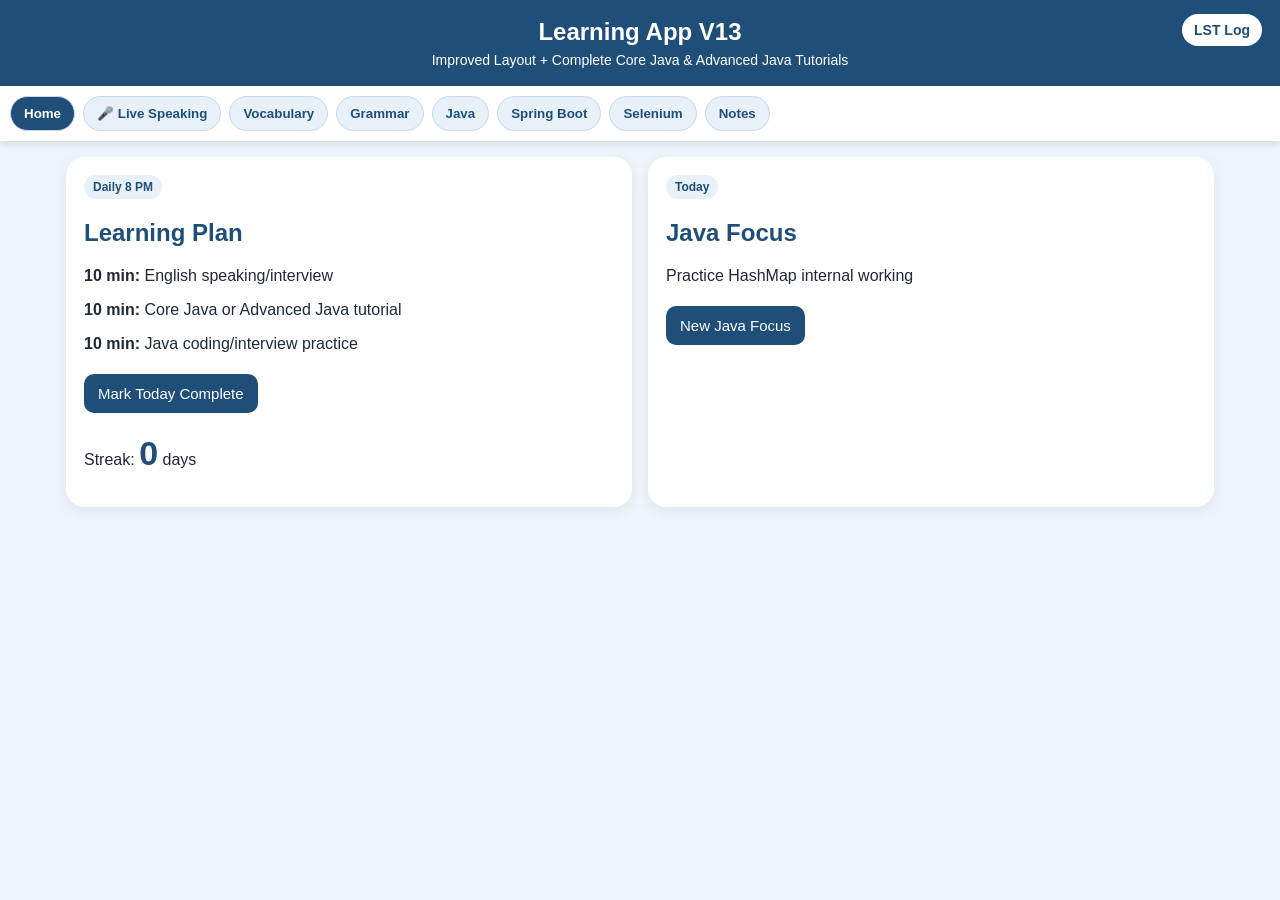
==== commit 02ad6836: "Add files via upload Improved page layout Kept same tabs Java tab now has: Core Java Advanced Ja" ====
--- a/index.html
+++ b/index.html
@@ -3,26 +3,44 @@
 <head>
 <meta charset="UTF-8">
 <meta name="viewport" content="width=device-width, initial-scale=1.0">
-<title>Learning App V11</title>
+<title>Learning App V13</title>
 <link rel="manifest" href="manifest.json">
 <meta name="theme-color" content="#1f4e79">
 <style>
-*{box-sizing:border-box}body{margin:0;font-family:Arial,sans-serif;background:#eef4fb;color:#1f2937}
-header{background:#1f4e79;color:white;padding:18px;text-align:center}header h1{margin:0;font-size:24px}
+*{box-sizing:border-box}
+body{margin:0;font-family:Arial,sans-serif;background:#eef4fb;color:#1f2937}
+header{background:#1f4e79;color:white;padding:18px;text-align:center;position:relative}
+.logo{position:absolute;top:14px;right:18px;background:white;color:#1f4e79;padding:8px 12px;border-radius:20px;font-weight:bold;font-size:14px}
+header h1{margin:0;font-size:24px}
+header p{margin:6px 0 0;font-size:14px}
 nav{display:flex;overflow-x:auto;gap:8px;background:white;padding:10px;position:sticky;top:0;z-index:10;box-shadow:0 2px 8px #0002}
 nav button{white-space:nowrap;background:#e8f1fa;color:#1f4e79;border:1px solid #c8d9ea;border-radius:20px;padding:9px 13px;font-weight:bold}
-nav button.active{background:#1f4e79;color:white}main{padding:14px;max-width:1150px;margin:auto}.section{display:none}.section.active{display:block}
-.card{background:white;padding:16px;border-radius:16px;box-shadow:0 4px 14px #0001;margin-bottom:14px}
-.grid{display:grid;grid-template-columns:repeat(auto-fit,minmax(260px,1fr));gap:14px}
-h2,h3{color:#1f4e79}button.action{background:#1f4e79;color:white;border:0;border-radius:10px;padding:11px 14px;margin:5px 5px 5px 0;font-size:15px}
-button.secondary{background:#425466}button.danger{background:#9f1239}
+nav button.active{background:#1f4e79;color:white}
+main{padding:16px;max-width:1180px;margin:auto}
+.section{display:none}.section.active{display:block}
+.card{background:white;padding:18px;border-radius:18px;box-shadow:0 4px 14px #0001;margin-bottom:16px}
+.grid{display:grid;grid-template-columns:repeat(auto-fit,minmax(280px,1fr));gap:16px}
+h2,h3{color:#1f4e79}
+button.action{background:#1f4e79;color:white;border:0;border-radius:10px;padding:11px 14px;margin:5px 5px 5px 0;font-size:15px}
+button.secondary{background:#425466}
 textarea,select{width:100%;padding:11px;border:1px solid #cbd5e1;border-radius:10px;font-size:15px;margin-top:7px}
-.result{background:#f8fbff;border-left:5px solid #1f4e79;padding:12px;border-radius:10px;margin-top:10px;white-space:pre-wrap;line-height:1.5}
+.result{background:#f8fbff;border-left:5px solid #1f4e79;padding:14px;border-radius:12px;margin-top:10px;white-space:pre-wrap;line-height:1.55}
 .score{font-size:34px;color:#1f4e79;font-weight:bold}
+pre{background:#0f172a;color:#e2e8f0;padding:14px;border-radius:12px;overflow:auto;font-size:13px;line-height:1.45}
+.badge{display:inline-block;background:#e8f1fa;color:#1f4e79;padding:5px 9px;border-radius:16px;font-size:12px;font-weight:bold}
+.subtabs{display:flex;gap:8px;flex-wrap:wrap;margin-bottom:12px}
+.subtabs button{border:1px solid #c8d9ea;background:#f8fbff;color:#1f4e79;border-radius:12px;padding:9px 12px;font-weight:bold}
+.subtabs button.active2{background:#1f4e79;color:white}
+@media(max-width:600px){header{text-align:left;padding-right:90px}.logo{right:10px;font-size:12px}.card{padding:14px}}
 </style>
 </head>
 <body>
-<header><h1>Learning App V11</h1><p>Live Speaking + Interview Questions & Answers + English + Java + Spring Boot + Selenium</p></header>
+<header>
+<div class="logo">LST Log</div>
+<h1>Learning App V13</h1>
+<p>Improved Layout + Complete Core Java & Advanced Java Tutorials</p>
+</header>
+
 <nav>
 <button class="active" onclick="show('home',this)">Home</button>
 <button onclick="show('speaking',this)">🎤 Live Speaking</button>
@@ -33,105 +51,628 @@
 <button onclick="show('selenium',this)">Selenium</button>
 <button onclick="show('notes',this)">Notes</button>
 </nav>
+
 <main>
 <section id="home" class="section active">
-<div class="card"><h2>Daily 8 PM Learning Plan</h2><p><b>10 min:</b> Live speaking interview</p><p><b>10 min:</b> English grammar/vocabulary</p><p><b>10 min:</b> Java / Spring Boot / Selenium</p><button class="action" onclick="markDone()">Mark Today Complete</button><p>Streak: <span class="score" id="streak">0</span> days</p></div>
+<div class="grid">
+<div class="card">
+<span class="badge">Daily 8 PM</span>
+<h2>Learning Plan</h2>
+<p><b>10 min:</b> English speaking/interview</p>
+<p><b>10 min:</b> Core Java or Advanced Java tutorial</p>
+<p><b>10 min:</b> Java coding/interview practice</p>
+<button class="action" onclick="markDone()">Mark Today Complete</button>
+<p>Streak: <span class="score" id="streak">0</span> days</p>
+</div>
+<div class="card">
+<span class="badge">Today</span>
+<h2>Java Focus</h2>
+<p id="todayJava"></p>
+<button class="action" onclick="newTodayJava()">New Java Focus</button>
+</div>
+</div>
 </section>
 
 <section id="speaking" class="section">
+<div class="card"><h2>🎤 Live Speaking</h2><p>Use this for spoken interview practice. For best voice recognition use Chrome on Android.</p></div>
+</section>
+
+<section id="vocab" class="section">
+<div class="card"><h2>Vocabulary</h2><div class="result">Workplace: update, clarify, priority, deadline, blocker, collaborate, resolve, confirm, pending, completed.
+QA: defect, regression, validation, test case, expected result, actual result, reproducible.</div></div>
+</section>
+
+<section id="grammar" class="section">
+<div class="card"><h2>Grammar Checker</h2><textarea id="grammarInput" rows="4" placeholder="Example: I have completed testing yesterday."></textarea><button class="action" onclick="loadGrammar()">Load Example</button><button class="action" onclick="checkGrammar()">Check Grammar</button><div id="grammarOut" class="result"></div></div>
+</section>
+
+<section id="java" class="section">
 <div class="card">
-<h2>🎤 Live Speaking Interview Practice</h2>
-<p>Select interview mode. Click <b>New Interview Question</b>, answer by speaking, then compare with sample answer.</p>
-<select id="interviewMode" onchange="newLiveInterview()">
-<option value="hr">HR / English Interview</option>
-<option value="qa">QA Testing Interview</option>
-<option value="java">Java Interview</option>
-<option value="spring">Spring Boot Interview</option>
-<option value="selenium">Selenium Interview</option>
+<h2>Java Tutorial</h2>
+<p>Choose Core Java, Advanced Java, Code Examples, or Interview Practice.</p>
+<div class="subtabs">
+<button id="coreBtn" class="active2" onclick="showJavaPanel('core',this)">Core Java</button>
+<button onclick="showJavaPanel('advanced',this)">Advanced Java</button>
+<button onclick="showJavaPanel('code',this)">Code Examples</button>
+<button onclick="showJavaPanel('interview',this)">Interview Q&A</button>
+</div>
+
+<div id="javaCorePanel">
+<h3>Core Java Complete Tutorials</h3>
+<select id="coreTopic" onchange="showCoreTopic()">
+<option value="basics">1. Java Basics</option>
+<option value="variables">2. Variables & Data Types</option>
+<option value="control">3. Control Statements</option>
+<option value="oop">4. OOP Concepts</option>
+<option value="strings">5. String Handling</option>
+<option value="arrays">6. Arrays</option>
+<option value="collections">7. Collections Framework</option>
+<option value="exceptions">8. Exception Handling</option>
+<option value="fileio">9. File Handling</option>
+<option value="jdbc">10. JDBC Basics</option>
 </select>
-<div class="result" id="liveQuestion"></div>
-<button class="action" onclick="newLiveInterview()">New Interview Question</button>
-<button class="action secondary" onclick="showLiveAnswer()">Show Sample Answer</button>
-<button class="action secondary" onclick="speak('liveQuestion')">Listen Question</button>
-<div class="result" id="liveAnswer">Sample answer will appear here.</div>
-</div>
-
-<div class="card">
-<h3>Speak Your Interview Answer</h3>
-<button class="action" onclick="startVoice()">Start Speaking</button>
-<button class="action danger" onclick="stopVoice()">Stop</button>
-<textarea id="spokenText" rows="6" placeholder="Your spoken answer will appear here..."></textarea>
-<button class="action" onclick="analyzeSpeaking()">Analyze Speaking</button>
-<button class="action secondary" onclick="speakTextArea('spokenText')">Listen to My Answer</button>
-<div id="speakingFeedback" class="result">Speaking feedback will appear here.</div>
-</div>
-
-<div class="grid">
-<div class="card"><h3>Pronunciation Words</h3><div id="pronunciationWords" class="result"></div><button class="action" onclick="newPronunciation()">New Words</button><button class="action secondary" onclick="speak('pronunciationWords')">Listen</button></div>
-<div class="card"><h3>Speaking Progress</h3><p>Speaking practice count: <span class="score" id="speakCount">0</span></p></div>
+<div id="coreOut" class="result"></div>
+<button class="action" onclick="copy('coreOut')">Copy Core Notes</button>
+<button class="action secondary" onclick="speak('coreOut')">Listen</button>
+</div>
+
+<div id="javaAdvancedPanel" style="display:none">
+<h3>Advanced Java Complete Tutorials</h3>
+<select id="advancedTopic" onchange="showAdvancedTopic()">
+<option value="generics">1. Generics</option>
+<option value="collectionsInternal">2. Collections Internals</option>
+<option value="streams">3. Streams & Lambda</option>
+<option value="multithreading">4. Multithreading</option>
+<option value="executor">5. ExecutorService</option>
+<option value="future">6. CompletableFuture</option>
+<option value="jvm">7. JVM Memory</option>
+<option value="gc">8. Garbage Collection</option>
+<option value="solid">9. SOLID Principles</option>
+<option value="patterns">10. Design Patterns</option>
+<option value="testing">11. JUnit & Mockito</option>
+</select>
+<div id="advancedOut" class="result"></div>
+<button class="action" onclick="copy('advancedOut')">Copy Advanced Notes</button>
+<button class="action secondary" onclick="speak('advancedOut')">Listen</button>
+</div>
+
+<div id="javaCodePanel" style="display:none">
+<h3>Java Code Examples</h3>
+<select id="codeTopic" onchange="showCodeTopic()">
+<option value="classObj">Class and Object</option>
+<option value="encapsulation">Encapsulation</option>
+<option value="inheritance">Inheritance</option>
+<option value="arrayList">ArrayList</option>
+<option value="hashMap">HashMap</option>
+<option value="stream">Stream API</option>
+<option value="thread">Thread</option>
+<option value="future">CompletableFuture</option>
+</select>
+<pre id="codeOut"></pre>
+</div>
+
+<div id="javaInterviewPanel" style="display:none">
+<h3>Java Interview Q&A</h3>
+<p id="javaQ"></p>
+<button class="action" onclick="newJavaInterview()">New Java Question</button>
+<button class="action secondary" onclick="showJavaAnswer()">Show Answer</button>
+<div id="javaA" class="result"></div>
+</div>
 </div>
 </section>
 
-<section id="vocab" class="section"><div class="card"><h2>Vocabulary</h2><div id="vocabOut" class="result">Workplace: update, clarify, priority, deadline, blocker, collaborate, resolve, confirm, pending, completed.\nQA: defect, regression, validation, test case, expected result, actual result, reproducible.</div><button class="action secondary" onclick="speak('vocabOut')">Listen</button></div></section>
-<section id="grammar" class="section"><div class="card"><h2>Grammar Checker</h2><textarea id="grammarInput" rows="4" placeholder="Example: I have completed testing yesterday."></textarea><button class="action" onclick="loadGrammar()">Load Example</button><button class="action" onclick="checkGrammar()">Check Grammar</button><div id="grammarOut" class="result"></div></div></section>
-<section id="java" class="section"><div class="card"><h2>Java Tutorial</h2><div class="result">Java topics: OOP, Collections, Exceptions, Streams, Lambda, Generics, Multithreading, ExecutorService, CompletableFuture, JVM memory, Garbage Collection.</div></div></section>
 <section id="spring" class="section"><div class="card"><h2>Spring Boot Tutorial</h2><div class="result">Spring Boot topics: REST API, Controller, Service, Repository, JPA, Hibernate, Validation, Exception Handling, Security, JWT, Microservices.</div></div></section>
 <section id="selenium" class="section"><div class="card"><h2>Selenium Tutorial</h2><div class="result">Selenium topics: WebDriver, Locators, Waits, Actions, Dropdowns, Page Object Model, TestNG, Automation Framework.</div></div></section>
-<section id="notes" class="section"><div class="card"><h2>My Notes</h2><textarea id="notes" rows="9" placeholder="Write speaking feedback, interview answers, Java/Spring/Selenium notes..."></textarea><button class="action" onclick="saveNotes()">Save Notes</button><p id="saveMsg"></p></div></section>
+<section id="notes" class="section"><div class="card"><h2>My Notes</h2><textarea id="notes" rows="9" placeholder="Write Java notes and practice answers..."></textarea><button class="action" onclick="saveNotes()">Save Notes</button><p id="saveMsg"></p></div></section>
 </main>
 
 <script>
 if("serviceWorker" in navigator){navigator.serviceWorker.register("service-worker.js")}
-const interviews={
-hr:[
-{q:"Tell me about yourself.",a:"My name is Suresh. I work in QA and I have experience in testing, API validation, defect reporting, and automation learning. I am improving my English communication and technical skills every day."},
-{q:"What are your strengths?",a:"My strengths are attention to detail, ownership, continuous learning, and clear communication. I carefully validate requirements and report issues with proper evidence."},
-{q:"Why should we hire you?",a:"You should hire me because I have QA experience, I understand testing processes, and I am actively improving automation, Java, Selenium, and Spring Boot skills."}
-],
-qa:[
-{q:"What is regression testing?",a:"Regression testing verifies that new code changes did not break existing functionality. After a fix or new feature, I retest related areas to confirm the application still works correctly."},
-{q:"What details do you include in a defect?",a:"I include title, environment, steps to reproduce, expected result, actual result, screenshots, logs, test data, severity, and priority."},
-{q:"What is API testing?",a:"API testing validates request payload, response payload, status code, headers, authentication, authorization, and business rules without using the UI."}
-],
-java:[
-{q:"Explain OOP concepts.",a:"The four OOP concepts are encapsulation, inheritance, polymorphism, and abstraction. They help write reusable, maintainable, and organized code."},
-{q:"Difference between ArrayList and LinkedList?",a:"ArrayList uses a dynamic array and is faster for index-based access. LinkedList uses nodes and is better for frequent insertions and deletions."},
-{q:"What is HashMap internal working?",a:"HashMap stores key-value pairs. It uses hashCode to find the bucket. If collision happens, equals is used to identify the correct key. Java 8 can use tree structure for long collision chains."},
-{q:"What is Stream API?",a:"Stream API processes collections in a functional style. Common methods are filter, map, sorted, collect, and forEach. Streams are lazy until a terminal operation is called."}
-],
-spring:[
-{q:"What is Spring Boot?",a:"Spring Boot simplifies Spring application development using auto-configuration, starter dependencies, embedded servers, and production-ready features."},
-{q:"What is Dependency Injection?",a:"Dependency Injection means Spring provides required objects automatically instead of creating them manually. It improves loose coupling and testing."},
-{q:"What is @RestController?",a:"@RestController is used to create REST APIs. It returns response data directly, usually as JSON."},
-{q:"What is JWT?",a:"JWT is JSON Web Token. It is used for stateless authentication. After login, the client sends the token in the Authorization header for protected APIs."}
-],
-selenium:[
-{q:"What is Selenium WebDriver?",a:"Selenium WebDriver automates browser actions for testing web applications. It can click, type, read text, and validate UI behavior."},
-{q:"What is explicit wait?",a:"Explicit wait waits for a specific condition, such as element visibility or clickability, before continuing test execution."},
-{q:"What is Page Object Model?",a:"Page Object Model is a design pattern where each page has a separate class containing locators and actions. It improves reusability and maintenance."},
-{q:"Difference between close and quit?",a:"close closes the current browser window. quit closes all browser windows and ends the WebDriver session."}
-]
+
+const core = {
+basics:`Java Basics
+
+Java is an object-oriented, platform-independent programming language.
+
+Key points:
+- Java source file has .java extension.
+- Java compiler creates .class bytecode.
+- JVM executes bytecode.
+- JDK is used for development.
+- JRE is used for running Java applications.
+
+Simple program:
+public class Hello {
+  public static void main(String[] args) {
+    System.out.println("Hello Java");
+  }
+}
+
+Interview point:
+Java is platform independent because bytecode can run on any system with JVM.`,
+variables:`Variables & Data Types
+
+Variables store data.
+
+Primitive data types:
+byte, short, int, long, float, double, char, boolean.
+
+Non-primitive types:
+String, arrays, classes, interfaces.
+
+Example:
+int age = 30;
+String name = "Suresh";
+boolean active = true;
+
+Interview point:
+Primitive types store actual values. Reference types store object references.`,
+control:`Control Statements
+
+Control statements control program flow.
+
+Decision statements:
+if, if-else, switch.
+
+Looping statements:
+for, while, do-while, enhanced for.
+
+Jump statements:
+break, continue, return.
+
+Example:
+for(int i = 1; i <= 5; i++) {
+  System.out.println(i);
+}
+
+Interview point:
+Use enhanced for loop when index is not required.`,
+oop:`OOP Concepts
+
+Four pillars:
+1. Encapsulation - data hiding using private fields and public methods.
+2. Inheritance - child class reuses parent class features.
+3. Polymorphism - one name, many forms.
+4. Abstraction - hiding implementation details.
+
+Overloading:
+Same method name with different parameters.
+
+Overriding:
+Child class provides its own implementation of parent method.
+
+Interview point:
+OOP improves reusability, maintainability, and flexibility.`,
+strings:`String Handling
+
+String:
+Immutable object. Stored in String pool when created as literal.
+
+StringBuilder:
+Mutable, faster, not synchronized.
+
+StringBuffer:
+Mutable and synchronized.
+
+Important methods:
+length, charAt, substring, equals, contains, replace, split, trim.
+
+Interview point:
+String is immutable for security, caching, thread safety, and String pool optimization.`,
+arrays:`Arrays
+
+Array stores fixed-size elements of same type.
+
+Example:
+int[] nums = {1,2,3};
+
+Advantages:
+- Fast access using index.
+- Simple structure.
+
+Limitations:
+- Fixed size.
+- Same data type only.
+
+Interview point:
+Array index starts from 0.`,
+collections:`Collections Framework
+
+Collections store groups of objects.
+
+List:
+Ordered, allows duplicates.
+Examples: ArrayList, LinkedList.
+
+Set:
+No duplicates.
+Examples: HashSet, LinkedHashSet, TreeSet.
+
+Map:
+Key-value pairs.
+Examples: HashMap, LinkedHashMap, TreeMap.
+
+Queue:
+Processing order.
+Examples: PriorityQueue, ArrayDeque.
+
+Interview point:
+HashMap uses hashing internally. HashSet internally uses HashMap.`,
+exceptions:`Exception Handling
+
+Exception handling manages runtime errors.
+
+Keywords:
+try, catch, finally, throw, throws.
+
+Checked exceptions:
+Compile-time exceptions like IOException.
+
+Unchecked exceptions:
+Runtime exceptions like NullPointerException.
+
+Best practices:
+- Catch specific exceptions.
+- Avoid empty catch blocks.
+- Use try-with-resources.
+- Log useful error details.`,
+fileio:`File Handling
+
+Java supports file handling using java.io and java.nio.
+
+Common classes:
+File, FileReader, FileWriter, BufferedReader, Files, Paths.
+
+Modern approach:
+Files.readAllLines(Paths.get("file.txt"));
+
+Use cases:
+- Read files
+- Write files
+- Process logs
+- Store test data
+
+Interview point:
+java.nio is preferred for modern file operations.`,
+jdbc:`JDBC Basics
+
+JDBC connects Java applications to databases.
+
+Steps:
+1. Load driver.
+2. Create connection.
+3. Create PreparedStatement.
+4. Execute query.
+5. Process ResultSet.
+6. Close resources.
+
+Best practice:
+Use PreparedStatement to avoid SQL injection.
+
+Interview point:
+Use try-with-resources to close JDBC resources automatically.`
 };
-const words=["validation, requirement, automation, deployment, environment, regression, authentication, repository","controller, service, repository, entity, dependency, injection, configuration, microservice","selenium, webdriver, locator, explicit wait, assertion, framework, execution, browser","collections, hashmap, arraylist, exception, stream, lambda, optional, concurrency"];
-let current=interviews.hr[0], recognition;
+
+const advanced = {
+generics:`Generics
+
+Generics provide compile-time type safety.
+
+Example:
+List<String> names = new ArrayList<>();
+
+Benefits:
+- Avoids ClassCastException.
+- Removes manual casting.
+- Improves code readability.
+- Creates reusable classes and methods.
+
+Wildcards:
+? extends Number - read from Number or child.
+? super Integer - write Integer into Integer or parent.
+
+PECS:
+Producer Extends, Consumer Super.`,
+collectionsInternal:`Collections Internals
+
+ArrayList:
+Uses dynamic array. Fast random access.
+
+LinkedList:
+Uses doubly linked nodes. Good for frequent insert/delete.
+
+HashMap:
+Uses array of buckets and hashing.
+hashCode finds bucket.
+equals compares keys.
+Java 8 uses tree nodes when collision chain becomes large.
+
+ConcurrentHashMap:
+Thread-safe map with better concurrency than Hashtable.`,
+streams:`Streams & Lambda
+
+Lambda:
+Short syntax for functional interface implementation.
+
+Example:
+name -> name.startsWith("S")
+
+Streams:
+Process collections in functional style.
+
+Intermediate:
+filter, map, flatMap, sorted, distinct.
+
+Terminal:
+collect, forEach, reduce, count.
+
+Interview point:
+Streams are lazy; intermediate operations run only after terminal operation.`,
+multithreading:`Multithreading
+
+Multithreading allows concurrent execution.
+
+Ways:
+- Extend Thread
+- Implement Runnable
+- Implement Callable
+- Use ExecutorService
+
+Important:
+synchronized, volatile, deadlock, race condition, wait, notify, atomic classes.
+
+Interview point:
+volatile gives visibility, synchronized gives visibility plus locking.`,
+executor:`ExecutorService
+
+ExecutorService manages thread pools.
+
+Benefits:
+- Reuses threads.
+- Controls number of threads.
+- Better performance.
+- Easier task management.
+
+Common pools:
+newFixedThreadPool
+newCachedThreadPool
+newSingleThreadExecutor
+
+Methods:
+execute, submit, shutdown, invokeAll.`,
+future:`CompletableFuture
+
+CompletableFuture supports asynchronous programming.
+
+Benefits:
+- Non-blocking style.
+- Chain operations.
+- Combine multiple async tasks.
+
+Example:
+CompletableFuture.supplyAsync(() -> "java")
+.thenApply(String::toUpperCase)
+.thenAccept(System.out::println);
+
+Interview point:
+Useful for parallel API calls and background processing.`,
+jvm:`JVM Memory
+
+Main JVM memory areas:
+- Heap: objects
+- Stack: method calls and local variables
+- Method area: class metadata
+- PC register
+- Native method stack
+
+Heap:
+Young generation and old generation.
+
+Stack:
+Each thread has its own stack.
+
+Interview point:
+Objects live in heap; local primitive variables live in stack.`,
+gc:`Garbage Collection
+
+Garbage Collection removes unused objects.
+
+Object is eligible for GC when no active reference exists.
+
+Common collectors:
+Serial GC
+Parallel GC
+G1 GC
+ZGC
+
+Memory leak:
+Can still happen if unused objects are referenced.
+
+Interview point:
+System.gc() requests GC but does not guarantee immediate execution.`,
+solid:`SOLID Principles
+
+S - Single Responsibility:
+One class should have one responsibility.
+
+O - Open/Closed:
+Open for extension, closed for modification.
+
+L - Liskov Substitution:
+Child class should replace parent without breaking behavior.
+
+I - Interface Segregation:
+Use small specific interfaces.
+
+D - Dependency Inversion:
+Depend on abstraction, not concrete classes.`,
+patterns:`Design Patterns
+
+Common Java patterns:
+
+Singleton:
+Only one object.
+
+Factory:
+Centralized object creation.
+
+Builder:
+Creates complex objects step by step.
+
+Strategy:
+Change behavior dynamically.
+
+Observer:
+Notify multiple objects when state changes.
+
+DAO/Repository:
+Separate data access logic.
+
+Interview point:
+Use patterns when they solve real design problems.`,
+testing:`JUnit & Mockito
+
+JUnit:
+Used for unit testing.
+
+Mockito:
+Used for mocking dependencies.
+
+Common annotations:
+@Test
+@BeforeEach
+@Mock
+@InjectMocks
+
+Test structure:
+Arrange, Act, Assert.
+
+Best practices:
+- Keep tests small.
+- Mock external dependencies.
+- Test business logic.
+- Make tests repeatable.`
+};
+
+const code = {
+classObj:`public class Student {
+  String name;
+  int age;
+
+  void display() {
+    System.out.println(name + " - " + age);
+  }
+
+  public static void main(String[] args) {
+    Student s = new Student();
+    s.name = "Suresh";
+    s.age = 30;
+    s.display();
+  }
+}`,
+encapsulation:`public class Employee {
+  private int id;
+  private String name;
+
+  public int getId() {
+    return id;
+  }
+
+  public void setId(int id) {
+    this.id = id;
+  }
+}`,
+inheritance:`class Animal {
+  void sound() {
+    System.out.println("Animal sound");
+  }
+}
+
+class Dog extends Animal {
+  void sound() {
+    System.out.println("Bark");
+  }
+}`,
+arrayList:`import java.util.*;
+
+public class ArrayListDemo {
+  public static void main(String[] args) {
+    List<String> names = new ArrayList<>();
+    names.add("Suresh");
+    names.add("Ravi");
+    System.out.println(names);
+  }
+}`,
+hashMap:`import java.util.*;
+
+public class HashMapDemo {
+  public static void main(String[] args) {
+    Map<Integer, String> map = new HashMap<>();
+    map.put(101, "Suresh");
+    map.put(102, "Ravi");
+    System.out.println(map.get(101));
+  }
+}`,
+stream:`import java.util.*;
+import java.util.stream.*;
+
+public class StreamDemo {
+  public static void main(String[] args) {
+    List<String> names = Arrays.asList("Suresh", "Sai", "Ravi");
+    List<String> result = names.stream()
+      .filter(n -> n.startsWith("S"))
+      .collect(Collectors.toList());
+    System.out.println(result);
+  }
+}`,
+thread:`public class ThreadDemo extends Thread {
+  public void run() {
+    System.out.println("Thread running");
+  }
+
+  public static void main(String[] args) {
+    new ThreadDemo().start();
+  }
+}`,
+future:`import java.util.concurrent.*;
+
+public class FutureDemo {
+  public static void main(String[] args) {
+    CompletableFuture<String> future =
+      CompletableFuture.supplyAsync(() -> "java")
+        .thenApply(String::toUpperCase);
+
+    System.out.println(future.join());
+  }
+}`
+};
+
+const interview = [
+{q:"What is JVM, JRE, and JDK?",a:"JVM runs Java bytecode. JRE contains JVM and libraries to run applications. JDK contains JRE plus development tools like javac."},
+{q:"What are OOP concepts?",a:"The four OOP concepts are encapsulation, inheritance, polymorphism, and abstraction."},
+{q:"How does HashMap work internally?",a:"HashMap uses hashing. hashCode finds the bucket and equals compares keys. Collisions are handled using linked list or tree structure in Java 8."},
+{q:"What is Stream API?",a:"Stream API processes collections in functional style using methods like filter, map, sorted, collect, and reduce."},
+{q:"What is CompletableFuture?",a:"CompletableFuture is used for asynchronous programming and allows chaining and combining non-blocking tasks."}
+];
+let currentInterview = interview[0];
+
 function show(id,b){document.querySelectorAll('.section').forEach(s=>s.classList.remove('active'));document.getElementById(id).classList.add('active');document.querySelectorAll('nav button').forEach(x=>x.classList.remove('active'));b.classList.add('active')}
-function pick(a){return a[Math.floor(Math.random()*a.length)]}
+function showJavaPanel(panel,btn){document.getElementById('javaCorePanel').style.display=panel==='core'?'block':'none';document.getElementById('javaAdvancedPanel').style.display=panel==='advanced'?'block':'none';document.getElementById('javaCodePanel').style.display=panel==='code'?'block':'none';document.getElementById('javaInterviewPanel').style.display=panel==='interview'?'block':'none';document.querySelectorAll('.subtabs button').forEach(x=>x.classList.remove('active2'));btn.classList.add('active2')}
+function showCoreTopic(){document.getElementById('coreOut').innerText=core[document.getElementById('coreTopic').value]}
+function showAdvancedTopic(){document.getElementById('advancedOut').innerText=advanced[document.getElementById('advancedTopic').value]}
+function showCodeTopic(){document.getElementById('codeOut').innerText=code[document.getElementById('codeTopic').value]}
+function newJavaInterview(){currentInterview=interview[Math.floor(Math.random()*interview.length)];document.getElementById('javaQ').innerText=currentInterview.q;document.getElementById('javaA').innerText=''}
+function showJavaAnswer(){document.getElementById('javaA').innerText=currentInterview.a}
 function speak(id){let u=new SpeechSynthesisUtterance(document.getElementById(id).innerText);u.lang='en-US';u.rate=.9;speechSynthesis.speak(u)}
-function speakTextArea(id){let u=new SpeechSynthesisUtterance(document.getElementById(id).value);u.lang='en-US';u.rate=.9;speechSynthesis.speak(u)}
-function newLiveInterview(){let m=document.getElementById('interviewMode').value;current=pick(interviews[m]);document.getElementById('liveQuestion').innerText='Interviewer: '+current.q;document.getElementById('liveAnswer').innerText='Sample answer will appear here.'}
-function showLiveAnswer(){document.getElementById('liveAnswer').innerText='Sample Answer:\n'+current.a}
-function correctText(t){return t.replace(/I have completed testing yesterday/gi,'I completed testing yesterday').replace(/I am working in this issue/gi,'I am working on this issue').replace(/I did not seen/gi,'I did not see').replace(/I have one doubt/gi,'I have one question')}
-function startVoice(){const SR=window.SpeechRecognition||window.webkitSpeechRecognition;if(!SR){document.getElementById('speakingFeedback').innerText='Voice recognition not supported. Use Chrome on Android.';return}recognition=new SR();recognition.lang='en-US';recognition.continuous=true;recognition.interimResults=true;recognition.onresult=e=>{let t='';for(let i=0;i<e.results.length;i++){t+=e.results[i][0].transcript+' '}document.getElementById('spokenText').value=t.trim()};recognition.start();document.getElementById('speakingFeedback').innerText='Listening... Speak clearly.'}
-function stopVoice(){if(recognition)recognition.stop();document.getElementById('speakingFeedback').innerText='Stopped. Click Analyze Speaking.'}
-function analyzeSpeaking(){let t=document.getElementById('spokenText').value.trim();if(!t){document.getElementById('speakingFeedback').innerText='Please speak first.';return}let w=t.split(/\s+/).length;let c=correctText(t);let score=70+(w>=20?10:0)+(w>=40?10:0)-(t!==c?5:0);document.getElementById('speakingFeedback').innerText='Words spoken: '+w+'\nSpeaking score: '+score+'/100\n\nYour answer:\n'+t+'\n\nSuggested correction:\n'+c+'\n\nCompare with sample answer and try again.';markSpeaking()}
-function newPronunciation(){document.getElementById('pronunciationWords').innerText=pick(words)}
-function markSpeaking(){let c=Number(localStorage.getItem('speakCountV11')||'0')+1;localStorage.setItem('speakCountV11',c);update()}
+function copy(id){navigator.clipboard.writeText(document.getElementById(id).innerText);alert('Copied')}
+function correctText(t){return t.replace(/I have completed testing yesterday/gi,'I completed testing yesterday').replace(/I am working in this issue/gi,'I am working on this issue').replace(/I did not seen/gi,'I did not see')}
 function loadGrammar(){document.getElementById('grammarInput').value='I have completed testing yesterday.';checkGrammar()}
-function checkGrammar(){let t=document.getElementById('grammarInput').value;if(!t){document.getElementById('grammarOut').innerText='Please type a sentence.';return}document.getElementById('grammarOut').innerText='Suggested sentence:\n'+correctText(t)}
-function markDone(){let d=new Date().toDateString(),last=localStorage.getItem('dayV11'),st=Number(localStorage.getItem('streakV11')||'0');if(d!==last){st++;localStorage.setItem('dayV11',d);localStorage.setItem('streakV11',st)}update()}
-function saveNotes(){localStorage.setItem('notesV11',document.getElementById('notes').value);document.getElementById('saveMsg').innerText='Saved.'}
-function update(){document.getElementById('streak').innerText=localStorage.getItem('streakV11')||'0';document.getElementById('speakCount').innerText=localStorage.getItem('speakCountV11')||'0';document.getElementById('notes').value=localStorage.getItem('notesV11')||''}
-window.onload=()=>{newLiveInterview();newPronunciation();update()}
+function checkGrammar(){document.getElementById('grammarOut').innerText='Suggested sentence:\n'+correctText(document.getElementById('grammarInput').value)}
+function newTodayJava(){let arr=['Study Core Java OOP Concepts','Practice HashMap internal working','Review Stream API and Lambda','Practice ExecutorService','Revise JVM Memory and Garbage Collection'];document.getElementById('todayJava').innerText=arr[Math.floor(Math.random()*arr.length)]}
+function markDone(){let d=new Date().toDateString(),last=localStorage.getItem('dayV13'),st=Number(localStorage.getItem('streakV13')||'0');if(d!==last){st++;localStorage.setItem('dayV13',d);localStorage.setItem('streakV13',st)}update()}
+function saveNotes(){localStorage.setItem('notesV13',document.getElementById('notes').value);document.getElementById('saveMsg').innerText='Saved.'}
+function update(){document.getElementById('streak').innerText=localStorage.getItem('streakV13')||'0';document.getElementById('notes').value=localStorage.getItem('notesV13')||''}
+window.onload=()=>{showCoreTopic();showAdvancedTopic();showCodeTopic();newJavaInterview();newTodayJava();update()}
 </script>
 </body>
-</html>+</html>
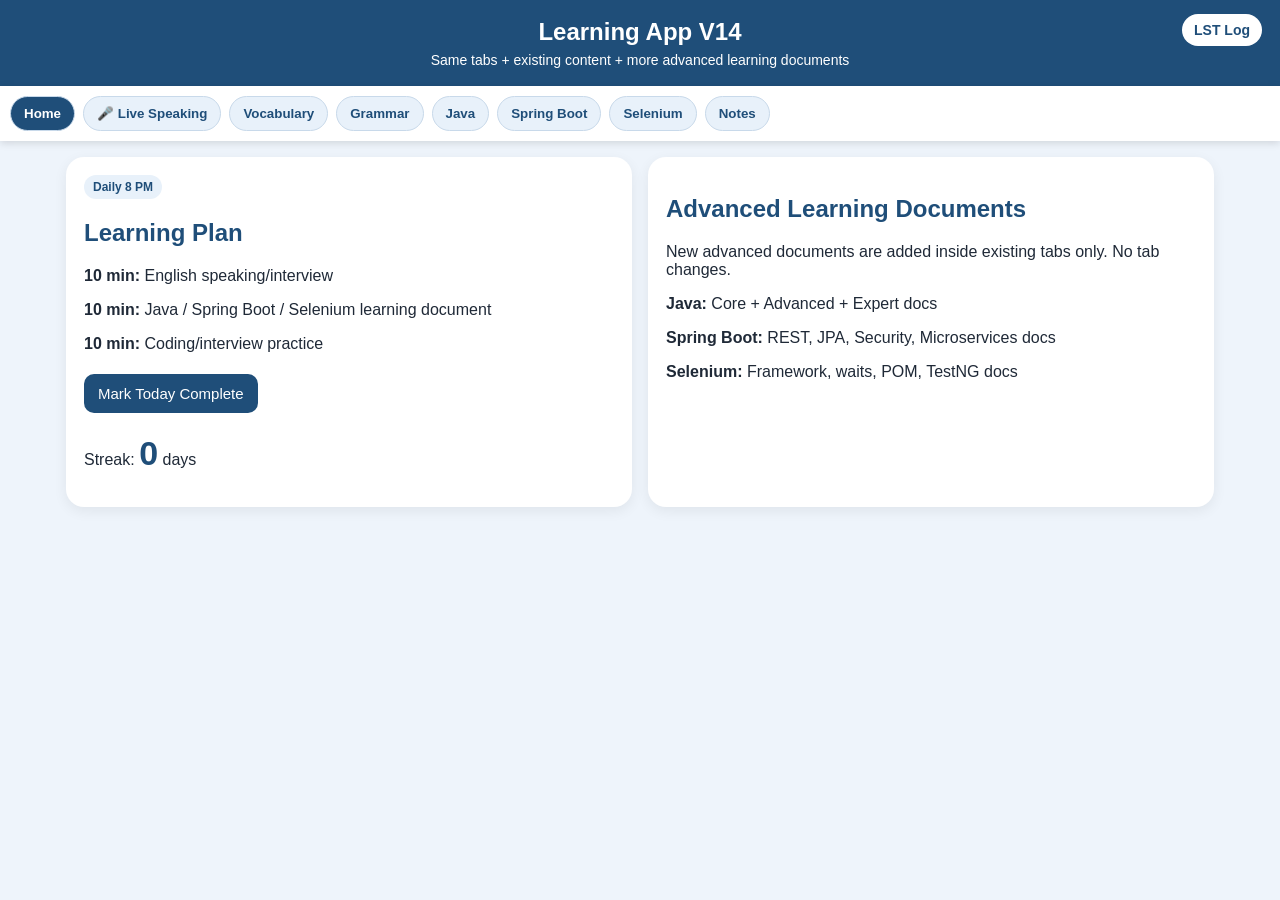
==== commit 59c66077: "Add files via upload" ====
--- a/index.html
+++ b/index.html
@@ -3,7 +3,7 @@
 <head>
 <meta charset="UTF-8">
 <meta name="viewport" content="width=device-width, initial-scale=1.0">
-<title>Learning App V13</title>
+<title>Learning App V14</title>
 <link rel="manifest" href="manifest.json">
 <meta name="theme-color" content="#1f4e79">
 <style>
@@ -28,17 +28,13 @@
 .score{font-size:34px;color:#1f4e79;font-weight:bold}
 pre{background:#0f172a;color:#e2e8f0;padding:14px;border-radius:12px;overflow:auto;font-size:13px;line-height:1.45}
 .badge{display:inline-block;background:#e8f1fa;color:#1f4e79;padding:5px 9px;border-radius:16px;font-size:12px;font-weight:bold}
-.subtabs{display:flex;gap:8px;flex-wrap:wrap;margin-bottom:12px}
-.subtabs button{border:1px solid #c8d9ea;background:#f8fbff;color:#1f4e79;border-radius:12px;padding:9px 12px;font-weight:bold}
-.subtabs button.active2{background:#1f4e79;color:white}
-@media(max-width:600px){header{text-align:left;padding-right:90px}.logo{right:10px;font-size:12px}.card{padding:14px}}
 </style>
 </head>
 <body>
 <header>
 <div class="logo">LST Log</div>
-<h1>Learning App V13</h1>
-<p>Improved Layout + Complete Core Java & Advanced Java Tutorials</p>
+<h1>Learning App V14</h1>
+<p>Same tabs + existing content + more advanced learning documents</p>
 </header>
 
 <nav>
@@ -59,620 +55,449 @@
 <span class="badge">Daily 8 PM</span>
 <h2>Learning Plan</h2>
 <p><b>10 min:</b> English speaking/interview</p>
-<p><b>10 min:</b> Core Java or Advanced Java tutorial</p>
-<p><b>10 min:</b> Java coding/interview practice</p>
+<p><b>10 min:</b> Java / Spring Boot / Selenium learning document</p>
+<p><b>10 min:</b> Coding/interview practice</p>
 <button class="action" onclick="markDone()">Mark Today Complete</button>
 <p>Streak: <span class="score" id="streak">0</span> days</p>
 </div>
 <div class="card">
-<span class="badge">Today</span>
-<h2>Java Focus</h2>
-<p id="todayJava"></p>
-<button class="action" onclick="newTodayJava()">New Java Focus</button>
+<h2>Advanced Learning Documents</h2>
+<p>New advanced documents are added inside existing tabs only. No tab changes.</p>
+<p><b>Java:</b> Core + Advanced + Expert docs</p>
+<p><b>Spring Boot:</b> REST, JPA, Security, Microservices docs</p>
+<p><b>Selenium:</b> Framework, waits, POM, TestNG docs</p>
 </div>
 </div>
 </section>
 
 <section id="speaking" class="section">
-<div class="card"><h2>🎤 Live Speaking</h2><p>Use this for spoken interview practice. For best voice recognition use Chrome on Android.</p></div>
+<div class="card">
+<h2>🎤 Live Speaking Interview Practice</h2>
+<select id="interviewMode" onchange="newLiveInterview()">
+<option value="hr">HR / English Interview</option>
+<option value="qa">QA Testing Interview</option>
+<option value="java">Java Interview</option>
+<option value="spring">Spring Boot Interview</option>
+<option value="selenium">Selenium Interview</option>
+</select>
+<div class="result" id="liveQuestion"></div>
+<button class="action" onclick="newLiveInterview()">New Interview Question</button>
+<button class="action secondary" onclick="showLiveAnswer()">Show Sample Answer</button>
+<button class="action secondary" onclick="speak('liveQuestion')">Listen Question</button>
+<div class="result" id="liveAnswer">Sample answer will appear here.</div>
+</div>
 </section>
 
 <section id="vocab" class="section">
-<div class="card"><h2>Vocabulary</h2><div class="result">Workplace: update, clarify, priority, deadline, blocker, collaborate, resolve, confirm, pending, completed.
-QA: defect, regression, validation, test case, expected result, actual result, reproducible.</div></div>
+<div class="card"><h2>Vocabulary</h2><div id="vocabOut" class="result">Workplace: update, clarify, priority, deadline, blocker, collaborate, resolve, confirm, pending, completed.
+QA: defect, regression, validation, test case, expected result, actual result, reproducible.
+Advanced workplace: escalation, dependency, alignment, mitigation, stakeholder, acceptance criteria, deliverable, impact analysis.</div></div>
 </section>
 
 <section id="grammar" class="section">
 <div class="card"><h2>Grammar Checker</h2><textarea id="grammarInput" rows="4" placeholder="Example: I have completed testing yesterday."></textarea><button class="action" onclick="loadGrammar()">Load Example</button><button class="action" onclick="checkGrammar()">Check Grammar</button><div id="grammarOut" class="result"></div></div>
+<div class="card"><h2>Advanced Grammar Document</h2><div class="result">Professional grammar focus:
+
+1. Use simple past with finished time:
+I completed testing yesterday.
+
+2. Use present perfect for recent completion:
+I have completed validation.
+
+3. Use polite requests:
+Could you please clarify the expected behavior?
+
+4. Use active voice:
+I documented the defect with screenshots and logs.
+
+5. Use clear status update format:
+Completed / In progress / Blocked / Next action.</div></div>
 </section>
 
 <section id="java" class="section">
 <div class="card">
 <h2>Java Tutorial</h2>
-<p>Choose Core Java, Advanced Java, Code Examples, or Interview Practice.</p>
-<div class="subtabs">
-<button id="coreBtn" class="active2" onclick="showJavaPanel('core',this)">Core Java</button>
-<button onclick="showJavaPanel('advanced',this)">Advanced Java</button>
-<button onclick="showJavaPanel('code',this)">Code Examples</button>
-<button onclick="showJavaPanel('interview',this)">Interview Q&A</button>
-</div>
-
-<div id="javaCorePanel">
-<h3>Core Java Complete Tutorials</h3>
-<select id="coreTopic" onchange="showCoreTopic()">
-<option value="basics">1. Java Basics</option>
-<option value="variables">2. Variables & Data Types</option>
-<option value="control">3. Control Statements</option>
-<option value="oop">4. OOP Concepts</option>
-<option value="strings">5. String Handling</option>
-<option value="arrays">6. Arrays</option>
-<option value="collections">7. Collections Framework</option>
-<option value="exceptions">8. Exception Handling</option>
-<option value="fileio">9. File Handling</option>
-<option value="jdbc">10. JDBC Basics</option>
+<p>Existing Java content is kept. More advanced documents are added below.</p>
+<select id="javaDoc" onchange="showJavaDoc()">
+<option value="core">Core Java Complete Document</option>
+<option value="advanced">Advanced Java Complete Document</option>
+<option value="expert">Java Expert Interview Document</option>
+<option value="coding">Java Coding Practice Document</option>
+<option value="design">Java Design & Architecture Document</option>
 </select>
-<div id="coreOut" class="result"></div>
-<button class="action" onclick="copy('coreOut')">Copy Core Notes</button>
-<button class="action secondary" onclick="speak('coreOut')">Listen</button>
-</div>
-
-<div id="javaAdvancedPanel" style="display:none">
-<h3>Advanced Java Complete Tutorials</h3>
-<select id="advancedTopic" onchange="showAdvancedTopic()">
-<option value="generics">1. Generics</option>
-<option value="collectionsInternal">2. Collections Internals</option>
-<option value="streams">3. Streams & Lambda</option>
-<option value="multithreading">4. Multithreading</option>
-<option value="executor">5. ExecutorService</option>
-<option value="future">6. CompletableFuture</option>
-<option value="jvm">7. JVM Memory</option>
-<option value="gc">8. Garbage Collection</option>
-<option value="solid">9. SOLID Principles</option>
-<option value="patterns">10. Design Patterns</option>
-<option value="testing">11. JUnit & Mockito</option>
+<div id="javaDocOut" class="result"></div>
+<button class="action" onclick="copy('javaDocOut')">Copy Java Document</button>
+<button class="action secondary" onclick="speak('javaDocOut')">Listen</button>
+</div>
+</section>
+
+<section id="spring" class="section">
+<div class="card">
+<h2>Spring Boot Tutorial</h2>
+<p>Existing Spring Boot content is kept. More advanced documents are added below.</p>
+<select id="springDoc" onchange="showSpringDoc()">
+<option value="rest">Spring Boot REST API Document</option>
+<option value="jpa">Spring Data JPA/Hibernate Document</option>
+<option value="security">Spring Security/JWT Document</option>
+<option value="micro">Spring Boot Microservices Document</option>
+<option value="testing">Spring Boot Testing Document</option>
 </select>
-<div id="advancedOut" class="result"></div>
-<button class="action" onclick="copy('advancedOut')">Copy Advanced Notes</button>
-<button class="action secondary" onclick="speak('advancedOut')">Listen</button>
-</div>
-
-<div id="javaCodePanel" style="display:none">
-<h3>Java Code Examples</h3>
-<select id="codeTopic" onchange="showCodeTopic()">
-<option value="classObj">Class and Object</option>
-<option value="encapsulation">Encapsulation</option>
-<option value="inheritance">Inheritance</option>
-<option value="arrayList">ArrayList</option>
-<option value="hashMap">HashMap</option>
-<option value="stream">Stream API</option>
-<option value="thread">Thread</option>
-<option value="future">CompletableFuture</option>
+<div id="springDocOut" class="result"></div>
+<button class="action" onclick="copy('springDocOut')">Copy Spring Document</button>
+</div>
+</section>
+
+<section id="selenium" class="section">
+<div class="card">
+<h2>Selenium Tutorial</h2>
+<p>Existing Selenium content is kept. More advanced documents are added below.</p>
+<select id="seleniumDoc" onchange="showSeleniumDoc()">
+<option value="basics">Selenium Basics Document</option>
+<option value="framework">Selenium Framework Document</option>
+<option value="waits">Selenium Waits & Synchronization Document</option>
+<option value="pom">Page Object Model Document</option>
+<option value="interview">Selenium Interview Document</option>
 </select>
-<pre id="codeOut"></pre>
-</div>
-
-<div id="javaInterviewPanel" style="display:none">
-<h3>Java Interview Q&A</h3>
-<p id="javaQ"></p>
-<button class="action" onclick="newJavaInterview()">New Java Question</button>
-<button class="action secondary" onclick="showJavaAnswer()">Show Answer</button>
-<div id="javaA" class="result"></div>
-</div>
-</div>
-</section>
-
-<section id="spring" class="section"><div class="card"><h2>Spring Boot Tutorial</h2><div class="result">Spring Boot topics: REST API, Controller, Service, Repository, JPA, Hibernate, Validation, Exception Handling, Security, JWT, Microservices.</div></div></section>
-<section id="selenium" class="section"><div class="card"><h2>Selenium Tutorial</h2><div class="result">Selenium topics: WebDriver, Locators, Waits, Actions, Dropdowns, Page Object Model, TestNG, Automation Framework.</div></div></section>
-<section id="notes" class="section"><div class="card"><h2>My Notes</h2><textarea id="notes" rows="9" placeholder="Write Java notes and practice answers..."></textarea><button class="action" onclick="saveNotes()">Save Notes</button><p id="saveMsg"></p></div></section>
+<div id="seleniumDocOut" class="result"></div>
+<button class="action" onclick="copy('seleniumDocOut')">Copy Selenium Document</button>
+</div>
+</section>
+
+<section id="notes" class="section">
+<div class="card"><h2>My Notes</h2><textarea id="notes" rows="9" placeholder="Write advanced notes and practice answers..."></textarea><button class="action" onclick="saveNotes()">Save Notes</button><p id="saveMsg"></p></div>
+</section>
 </main>
 
 <script>
 if("serviceWorker" in navigator){navigator.serviceWorker.register("service-worker.js")}
 
-const core = {
-basics:`Java Basics
-
-Java is an object-oriented, platform-independent programming language.
-
-Key points:
-- Java source file has .java extension.
-- Java compiler creates .class bytecode.
-- JVM executes bytecode.
-- JDK is used for development.
-- JRE is used for running Java applications.
-
-Simple program:
-public class Hello {
-  public static void main(String[] args) {
-    System.out.println("Hello Java");
-  }
-}
-
-Interview point:
-Java is platform independent because bytecode can run on any system with JVM.`,
-variables:`Variables & Data Types
-
-Variables store data.
-
-Primitive data types:
-byte, short, int, long, float, double, char, boolean.
-
-Non-primitive types:
-String, arrays, classes, interfaces.
-
-Example:
-int age = 30;
-String name = "Suresh";
-boolean active = true;
-
-Interview point:
-Primitive types store actual values. Reference types store object references.`,
-control:`Control Statements
-
-Control statements control program flow.
-
-Decision statements:
-if, if-else, switch.
-
-Looping statements:
-for, while, do-while, enhanced for.
-
-Jump statements:
-break, continue, return.
-
-Example:
-for(int i = 1; i <= 5; i++) {
-  System.out.println(i);
-}
-
-Interview point:
-Use enhanced for loop when index is not required.`,
-oop:`OOP Concepts
-
-Four pillars:
-1. Encapsulation - data hiding using private fields and public methods.
-2. Inheritance - child class reuses parent class features.
-3. Polymorphism - one name, many forms.
-4. Abstraction - hiding implementation details.
-
-Overloading:
-Same method name with different parameters.
-
-Overriding:
-Child class provides its own implementation of parent method.
-
-Interview point:
-OOP improves reusability, maintainability, and flexibility.`,
-strings:`String Handling
-
-String:
-Immutable object. Stored in String pool when created as literal.
-
-StringBuilder:
-Mutable, faster, not synchronized.
-
-StringBuffer:
-Mutable and synchronized.
+const javaDocs={
+core:`Core Java Complete Document
+
+1. Java basics:
+JVM, JDK, JRE, class, object, method, constructor, variables, data types.
+
+2. OOP:
+Encapsulation, inheritance, polymorphism, abstraction.
+
+3. String handling:
+String is immutable. StringBuilder is mutable and faster for single-thread use. StringBuffer is synchronized.
+
+4. Collections:
+List, Set, Map, Queue.
+ArrayList uses dynamic array.
+LinkedList uses nodes.
+HashMap uses hashing.
+HashSet internally uses HashMap.
+
+5. Exception handling:
+try, catch, finally, throw, throws.
+Checked exceptions are compile-time.
+Unchecked exceptions are runtime.
+
+6. File handling:
+Use java.io and java.nio.
+Modern option: Files and Paths.
+
+7. JDBC:
+Use Connection, PreparedStatement, ResultSet.
+PreparedStatement helps avoid SQL injection.
+
+Daily practice:
+Write one example for each topic and explain it aloud.`,
+advanced:`Advanced Java Complete Document
+
+1. Generics:
+Provides compile-time type safety.
+Use wildcards: extends and super.
+PECS: Producer Extends, Consumer Super.
+
+2. Streams:
+Functional-style processing.
+Intermediate: filter, map, flatMap, sorted.
+Terminal: collect, forEach, reduce, count.
+
+3. Multithreading:
+Thread, Runnable, Callable, synchronized, volatile, deadlock, race condition.
+
+4. ExecutorService:
+Manages thread pools.
+Useful methods: submit, execute, shutdown.
+
+5. CompletableFuture:
+Asynchronous programming.
+Useful for parallel API calls and non-blocking workflows.
+
+6. JVM:
+Heap, stack, method area, PC register, native method stack.
+
+7. Garbage Collection:
+Removes unused objects.
+Memory leaks can still happen if references are retained.
+
+8. Testing:
+JUnit for testing.
+Mockito for mocking dependencies.`,
+expert:`Java Expert Interview Document
+
+Important expert questions:
+
+1. How does HashMap work internally?
+HashMap uses hashCode to find bucket and equals to compare keys. Collisions are handled using linked list or tree structure.
+
+2. Difference between Comparable and Comparator?
+Comparable defines natural sorting. Comparator defines custom external sorting.
+
+3. Difference between volatile and synchronized?
+volatile gives visibility. synchronized gives visibility and locking.
+
+4. Why is String immutable?
+Security, caching, thread safety, and String pool optimization.
+
+5. What is fail-fast iterator?
+Iterator throws ConcurrentModificationException when collection is structurally modified during iteration.
+
+6. What is CompletableFuture?
+It supports asynchronous programming with chaining and combining tasks.`,
+coding:`Java Coding Practice Document
+
+Practice these daily:
+
+1. Reverse a string.
+2. Check palindrome.
+3. Count duplicate characters.
+4. Find duplicate numbers.
+5. Count words using HashMap.
+6. Sort employees by salary.
+7. Find second highest number.
+8. Filter names using Stream API.
+9. Group employees by department.
+10. Create thread using Runnable.
+11. Use ExecutorService.
+12. Use CompletableFuture.
+13. Handle custom exception.
+14. Read file using Files.
+15. Write unit test using JUnit.`,
+design:`Java Design & Architecture Document
+
+1. SOLID:
+Single Responsibility, Open Closed, Liskov Substitution, Interface Segregation, Dependency Inversion.
+
+2. Design patterns:
+Singleton, Factory, Builder, Strategy, Observer, DAO, Repository.
+
+3. Clean code:
+Small methods, meaningful names, avoid duplication, single responsibility.
+
+4. Layered design:
+Controller, service, repository, model, DTO.
+
+5. Best practices:
+Use interfaces for abstraction.
+Use dependency injection.
+Write unit tests.
+Handle exceptions clearly.
+Avoid overengineering.`
+};
+
+const springDocs={
+rest:`Spring Boot REST API Document
+
+Core annotations:
+@RestController, @RequestMapping, @GetMapping, @PostMapping, @PutMapping, @DeleteMapping, @RequestBody, @PathVariable, @RequestParam.
+
+REST methods:
+GET - retrieve
+POST - create
+PUT - complete update
+PATCH - partial update
+DELETE - remove
+
+Best practices:
+Use DTOs.
+Use ResponseEntity.
+Validate request body.
+Handle exceptions globally.
+Return correct HTTP status codes.`,
+jpa:`Spring Data JPA / Hibernate Document
+
+Main annotations:
+@Entity, @Id, @GeneratedValue, @Column, @OneToMany, @ManyToOne, @JoinColumn.
+
+Repository:
+JpaRepository gives save, findById, findAll, deleteById.
+
+Queries:
+Method query: findByEmail
+JPQL: @Query
+Native query: nativeQuery=true
+
+Best practices:
+Use transactions in service layer.
+Avoid lazy loading issues.
+Use pagination for large data.`,
+security:`Spring Security / JWT Document
+
+Authentication:
+Verifies user identity.
+
+Authorization:
+Controls access permission.
+
+JWT flow:
+1. User logs in.
+2. Server validates credentials.
+3. Server returns JWT.
+4. Client sends token in Authorization header.
+5. Server validates token for protected API.
+
+Best practices:
+Use BCrypt password encoder.
+Do not store plain passwords.
+Use role-based access.
+Validate token expiration.`,
+micro:`Spring Boot Microservices Document
+
+Main concepts:
+API Gateway, Service Discovery, Config Server, OpenFeign, Circuit Breaker, Centralized Logging, Distributed Tracing.
+
+Benefits:
+Independent deployment and scalability.
+
+Challenges:
+Network failures, monitoring, logging, distributed transactions.
+
+Best practices:
+Use correlation IDs.
+Use centralized logging.
+Use circuit breaker.
+Keep services focused on one business capability.`,
+testing:`Spring Boot Testing Document
+
+Tools:
+JUnit 5, Mockito, MockMvc, @SpringBootTest, @WebMvcTest, @DataJpaTest.
+
+Testing levels:
+Unit test service logic.
+Controller test using MockMvc.
+Repository test using DataJpaTest.
+Integration test using SpringBootTest.
+
+Best practices:
+Mock external dependencies.
+Use meaningful test names.
+Test success and failure scenarios.`
+};
+
+const seleniumDocs={
+basics:`Selenium Basics Document
+
+Selenium automates web browsers.
 
 Important methods:
-length, charAt, substring, equals, contains, replace, split, trim.
-
-Interview point:
-String is immutable for security, caching, thread safety, and String pool optimization.`,
-arrays:`Arrays
-
-Array stores fixed-size elements of same type.
-
-Example:
-int[] nums = {1,2,3};
-
-Advantages:
-- Fast access using index.
-- Simple structure.
-
-Limitations:
-- Fixed size.
-- Same data type only.
-
-Interview point:
-Array index starts from 0.`,
-collections:`Collections Framework
-
-Collections store groups of objects.
-
-List:
-Ordered, allows duplicates.
-Examples: ArrayList, LinkedList.
-
-Set:
-No duplicates.
-Examples: HashSet, LinkedHashSet, TreeSet.
-
-Map:
-Key-value pairs.
-Examples: HashMap, LinkedHashMap, TreeMap.
-
-Queue:
-Processing order.
-Examples: PriorityQueue, ArrayDeque.
-
-Interview point:
-HashMap uses hashing internally. HashSet internally uses HashMap.`,
-exceptions:`Exception Handling
-
-Exception handling manages runtime errors.
-
-Keywords:
-try, catch, finally, throw, throws.
-
-Checked exceptions:
-Compile-time exceptions like IOException.
-
-Unchecked exceptions:
-Runtime exceptions like NullPointerException.
+get, findElement, click, sendKeys, getText, getTitle, close, quit.
+
+Locators:
+id, name, className, xpath, cssSelector, linkText.
+
+Best practice:
+Use stable locators like id or cssSelector.`,
+framework:`Selenium Framework Document
+
+Framework components:
+Driver manager
+Base test
+Page classes
+Test classes
+Utility classes
+Config reader
+Test data
+Reports
+Screenshots
+Logs
 
 Best practices:
-- Catch specific exceptions.
-- Avoid empty catch blocks.
-- Use try-with-resources.
-- Log useful error details.`,
-fileio:`File Handling
-
-Java supports file handling using java.io and java.nio.
-
-Common classes:
-File, FileReader, FileWriter, BufferedReader, Files, Paths.
-
-Modern approach:
-Files.readAllLines(Paths.get("file.txt"));
-
-Use cases:
-- Read files
-- Write files
-- Process logs
-- Store test data
-
-Interview point:
-java.nio is preferred for modern file operations.`,
-jdbc:`JDBC Basics
-
-JDBC connects Java applications to databases.
-
-Steps:
-1. Load driver.
-2. Create connection.
-3. Create PreparedStatement.
-4. Execute query.
-5. Process ResultSet.
-6. Close resources.
+Use Page Object Model.
+Use explicit waits.
+Keep test data separate.
+Capture screenshots on failure.
+Generate reports.`,
+waits:`Selenium Waits & Synchronization Document
+
+Types:
+Implicit wait
+Explicit wait
+Fluent wait
+
+Explicit wait conditions:
+visibilityOfElementLocated
+elementToBeClickable
+presenceOfElementLocated
+alertIsPresent
 
 Best practice:
-Use PreparedStatement to avoid SQL injection.
-
-Interview point:
-Use try-with-resources to close JDBC resources automatically.`
+Prefer explicit wait for specific conditions.
+Avoid Thread.sleep where possible.`,
+pom:`Page Object Model Document
+
+POM stores page locators and actions in page classes.
+
+Benefits:
+Reusable code
+Clean test scripts
+Easy maintenance
+Less duplication
+
+Example structure:
+LoginPage
+HomePage
+SearchPage
+BasePage
+
+Best practice:
+Keep assertions in test classes, not page classes.`,
+interview:`Selenium Interview Document
+
+Questions:
+
+1. What is Selenium WebDriver?
+It automates browser actions.
+
+2. Difference between close and quit?
+close closes current window. quit closes all windows and ends session.
+
+3. What is explicit wait?
+Waits for specific condition.
+
+4. What is Page Object Model?
+Design pattern for storing page elements/actions.
+
+5. How do you handle dropdown?
+Use Select class for standard select tag.
+
+6. How do you handle dynamic elements?
+Use dynamic XPath/CSS and explicit waits.`
 };
 
-const advanced = {
-generics:`Generics
-
-Generics provide compile-time type safety.
-
-Example:
-List<String> names = new ArrayList<>();
-
-Benefits:
-- Avoids ClassCastException.
-- Removes manual casting.
-- Improves code readability.
-- Creates reusable classes and methods.
-
-Wildcards:
-? extends Number - read from Number or child.
-? super Integer - write Integer into Integer or parent.
-
-PECS:
-Producer Extends, Consumer Super.`,
-collectionsInternal:`Collections Internals
-
-ArrayList:
-Uses dynamic array. Fast random access.
-
-LinkedList:
-Uses doubly linked nodes. Good for frequent insert/delete.
-
-HashMap:
-Uses array of buckets and hashing.
-hashCode finds bucket.
-equals compares keys.
-Java 8 uses tree nodes when collision chain becomes large.
-
-ConcurrentHashMap:
-Thread-safe map with better concurrency than Hashtable.`,
-streams:`Streams & Lambda
-
-Lambda:
-Short syntax for functional interface implementation.
-
-Example:
-name -> name.startsWith("S")
-
-Streams:
-Process collections in functional style.
-
-Intermediate:
-filter, map, flatMap, sorted, distinct.
-
-Terminal:
-collect, forEach, reduce, count.
-
-Interview point:
-Streams are lazy; intermediate operations run only after terminal operation.`,
-multithreading:`Multithreading
-
-Multithreading allows concurrent execution.
-
-Ways:
-- Extend Thread
-- Implement Runnable
-- Implement Callable
-- Use ExecutorService
-
-Important:
-synchronized, volatile, deadlock, race condition, wait, notify, atomic classes.
-
-Interview point:
-volatile gives visibility, synchronized gives visibility plus locking.`,
-executor:`ExecutorService
-
-ExecutorService manages thread pools.
-
-Benefits:
-- Reuses threads.
-- Controls number of threads.
-- Better performance.
-- Easier task management.
-
-Common pools:
-newFixedThreadPool
-newCachedThreadPool
-newSingleThreadExecutor
-
-Methods:
-execute, submit, shutdown, invokeAll.`,
-future:`CompletableFuture
-
-CompletableFuture supports asynchronous programming.
-
-Benefits:
-- Non-blocking style.
-- Chain operations.
-- Combine multiple async tasks.
-
-Example:
-CompletableFuture.supplyAsync(() -> "java")
-.thenApply(String::toUpperCase)
-.thenAccept(System.out::println);
-
-Interview point:
-Useful for parallel API calls and background processing.`,
-jvm:`JVM Memory
-
-Main JVM memory areas:
-- Heap: objects
-- Stack: method calls and local variables
-- Method area: class metadata
-- PC register
-- Native method stack
-
-Heap:
-Young generation and old generation.
-
-Stack:
-Each thread has its own stack.
-
-Interview point:
-Objects live in heap; local primitive variables live in stack.`,
-gc:`Garbage Collection
-
-Garbage Collection removes unused objects.
-
-Object is eligible for GC when no active reference exists.
-
-Common collectors:
-Serial GC
-Parallel GC
-G1 GC
-ZGC
-
-Memory leak:
-Can still happen if unused objects are referenced.
-
-Interview point:
-System.gc() requests GC but does not guarantee immediate execution.`,
-solid:`SOLID Principles
-
-S - Single Responsibility:
-One class should have one responsibility.
-
-O - Open/Closed:
-Open for extension, closed for modification.
-
-L - Liskov Substitution:
-Child class should replace parent without breaking behavior.
-
-I - Interface Segregation:
-Use small specific interfaces.
-
-D - Dependency Inversion:
-Depend on abstraction, not concrete classes.`,
-patterns:`Design Patterns
-
-Common Java patterns:
-
-Singleton:
-Only one object.
-
-Factory:
-Centralized object creation.
-
-Builder:
-Creates complex objects step by step.
-
-Strategy:
-Change behavior dynamically.
-
-Observer:
-Notify multiple objects when state changes.
-
-DAO/Repository:
-Separate data access logic.
-
-Interview point:
-Use patterns when they solve real design problems.`,
-testing:`JUnit & Mockito
-
-JUnit:
-Used for unit testing.
-
-Mockito:
-Used for mocking dependencies.
-
-Common annotations:
-@Test
-@BeforeEach
-@Mock
-@InjectMocks
-
-Test structure:
-Arrange, Act, Assert.
-
-Best practices:
-- Keep tests small.
-- Mock external dependencies.
-- Test business logic.
-- Make tests repeatable.`
-};
-
-const code = {
-classObj:`public class Student {
-  String name;
-  int age;
-
-  void display() {
-    System.out.println(name + " - " + age);
-  }
-
-  public static void main(String[] args) {
-    Student s = new Student();
-    s.name = "Suresh";
-    s.age = 30;
-    s.display();
-  }
-}`,
-encapsulation:`public class Employee {
-  private int id;
-  private String name;
-
-  public int getId() {
-    return id;
-  }
-
-  public void setId(int id) {
-    this.id = id;
-  }
-}`,
-inheritance:`class Animal {
-  void sound() {
-    System.out.println("Animal sound");
-  }
-}
-
-class Dog extends Animal {
-  void sound() {
-    System.out.println("Bark");
-  }
-}`,
-arrayList:`import java.util.*;
-
-public class ArrayListDemo {
-  public static void main(String[] args) {
-    List<String> names = new ArrayList<>();
-    names.add("Suresh");
-    names.add("Ravi");
-    System.out.println(names);
-  }
-}`,
-hashMap:`import java.util.*;
-
-public class HashMapDemo {
-  public static void main(String[] args) {
-    Map<Integer, String> map = new HashMap<>();
-    map.put(101, "Suresh");
-    map.put(102, "Ravi");
-    System.out.println(map.get(101));
-  }
-}`,
-stream:`import java.util.*;
-import java.util.stream.*;
-
-public class StreamDemo {
-  public static void main(String[] args) {
-    List<String> names = Arrays.asList("Suresh", "Sai", "Ravi");
-    List<String> result = names.stream()
-      .filter(n -> n.startsWith("S"))
-      .collect(Collectors.toList());
-    System.out.println(result);
-  }
-}`,
-thread:`public class ThreadDemo extends Thread {
-  public void run() {
-    System.out.println("Thread running");
-  }
-
-  public static void main(String[] args) {
-    new ThreadDemo().start();
-  }
-}`,
-future:`import java.util.concurrent.*;
-
-public class FutureDemo {
-  public static void main(String[] args) {
-    CompletableFuture<String> future =
-      CompletableFuture.supplyAsync(() -> "java")
-        .thenApply(String::toUpperCase);
-
-    System.out.println(future.join());
-  }
-}`
-};
-
-const interview = [
-{q:"What is JVM, JRE, and JDK?",a:"JVM runs Java bytecode. JRE contains JVM and libraries to run applications. JDK contains JRE plus development tools like javac."},
-{q:"What are OOP concepts?",a:"The four OOP concepts are encapsulation, inheritance, polymorphism, and abstraction."},
-{q:"How does HashMap work internally?",a:"HashMap uses hashing. hashCode finds the bucket and equals compares keys. Collisions are handled using linked list or tree structure in Java 8."},
-{q:"What is Stream API?",a:"Stream API processes collections in functional style using methods like filter, map, sorted, collect, and reduce."},
-{q:"What is CompletableFuture?",a:"CompletableFuture is used for asynchronous programming and allows chaining and combining non-blocking tasks."}
-];
-let currentInterview = interview[0];
+const interviews={hr:[{q:"Tell me about yourself.",a:"My name is Suresh. I work in QA and I am learning automation, Java, Selenium, and Spring Boot."}],qa:[{q:"What is regression testing?",a:"Regression testing verifies that new code changes did not break existing functionality."}],java:[{q:"What is HashMap internal working?",a:"HashMap uses hashing, buckets, hashCode, and equals to store and retrieve key-value pairs."}],spring:[{q:"What is Spring Boot?",a:"Spring Boot simplifies Spring development with auto-configuration and starters."}],selenium:[{q:"What is Selenium WebDriver?",a:"Selenium WebDriver automates browser actions for UI testing."}]};
+let current=interviews.hr[0];
 
 function show(id,b){document.querySelectorAll('.section').forEach(s=>s.classList.remove('active'));document.getElementById(id).classList.add('active');document.querySelectorAll('nav button').forEach(x=>x.classList.remove('active'));b.classList.add('active')}
-function showJavaPanel(panel,btn){document.getElementById('javaCorePanel').style.display=panel==='core'?'block':'none';document.getElementById('javaAdvancedPanel').style.display=panel==='advanced'?'block':'none';document.getElementById('javaCodePanel').style.display=panel==='code'?'block':'none';document.getElementById('javaInterviewPanel').style.display=panel==='interview'?'block':'none';document.querySelectorAll('.subtabs button').forEach(x=>x.classList.remove('active2'));btn.classList.add('active2')}
-function showCoreTopic(){document.getElementById('coreOut').innerText=core[document.getElementById('coreTopic').value]}
-function showAdvancedTopic(){document.getElementById('advancedOut').innerText=advanced[document.getElementById('advancedTopic').value]}
-function showCodeTopic(){document.getElementById('codeOut').innerText=code[document.getElementById('codeTopic').value]}
-function newJavaInterview(){currentInterview=interview[Math.floor(Math.random()*interview.length)];document.getElementById('javaQ').innerText=currentInterview.q;document.getElementById('javaA').innerText=''}
-function showJavaAnswer(){document.getElementById('javaA').innerText=currentInterview.a}
+function showJavaDoc(){document.getElementById('javaDocOut').innerText=javaDocs[document.getElementById('javaDoc').value]}
+function showSpringDoc(){document.getElementById('springDocOut').innerText=springDocs[document.getElementById('springDoc').value]}
+function showSeleniumDoc(){document.getElementById('seleniumDocOut').innerText=seleniumDocs[document.getElementById('seleniumDoc').value]}
+function copy(id){navigator.clipboard.writeText(document.getElementById(id).innerText);alert('Copied')}
 function speak(id){let u=new SpeechSynthesisUtterance(document.getElementById(id).innerText);u.lang='en-US';u.rate=.9;speechSynthesis.speak(u)}
-function copy(id){navigator.clipboard.writeText(document.getElementById(id).innerText);alert('Copied')}
+function pick(a){return a[Math.floor(Math.random()*a.length)]}
+function newLiveInterview(){let m=document.getElementById('interviewMode').value;current=pick(interviews[m]);document.getElementById('liveQuestion').innerText='Interviewer: '+current.q;document.getElementById('liveAnswer').innerText='Sample answer will appear here.'}
+function showLiveAnswer(){document.getElementById('liveAnswer').innerText='Sample Answer:\n'+current.a}
 function correctText(t){return t.replace(/I have completed testing yesterday/gi,'I completed testing yesterday').replace(/I am working in this issue/gi,'I am working on this issue').replace(/I did not seen/gi,'I did not see')}
 function loadGrammar(){document.getElementById('grammarInput').value='I have completed testing yesterday.';checkGrammar()}
 function checkGrammar(){document.getElementById('grammarOut').innerText='Suggested sentence:\n'+correctText(document.getElementById('grammarInput').value)}
-function newTodayJava(){let arr=['Study Core Java OOP Concepts','Practice HashMap internal working','Review Stream API and Lambda','Practice ExecutorService','Revise JVM Memory and Garbage Collection'];document.getElementById('todayJava').innerText=arr[Math.floor(Math.random()*arr.length)]}
-function markDone(){let d=new Date().toDateString(),last=localStorage.getItem('dayV13'),st=Number(localStorage.getItem('streakV13')||'0');if(d!==last){st++;localStorage.setItem('dayV13',d);localStorage.setItem('streakV13',st)}update()}
-function saveNotes(){localStorage.setItem('notesV13',document.getElementById('notes').value);document.getElementById('saveMsg').innerText='Saved.'}
-function update(){document.getElementById('streak').innerText=localStorage.getItem('streakV13')||'0';document.getElementById('notes').value=localStorage.getItem('notesV13')||''}
-window.onload=()=>{showCoreTopic();showAdvancedTopic();showCodeTopic();newJavaInterview();newTodayJava();update()}
+function markDone(){let d=new Date().toDateString(),last=localStorage.getItem('dayV14'),st=Number(localStorage.getItem('streakV14')||'0');if(d!==last){st++;localStorage.setItem('dayV14',d);localStorage.setItem('streakV14',st)}update()}
+function saveNotes(){localStorage.setItem('notesV14',document.getElementById('notes').value);document.getElementById('saveMsg').innerText='Saved.'}
+function update(){document.getElementById('streak').innerText=localStorage.getItem('streakV14')||'0';document.getElementById('notes').value=localStorage.getItem('notesV14')||''}
+window.onload=()=>{showJavaDoc();showSpringDoc();showSeleniumDoc();newLiveInterview();update()}
 </script>
 </body>
 </html>
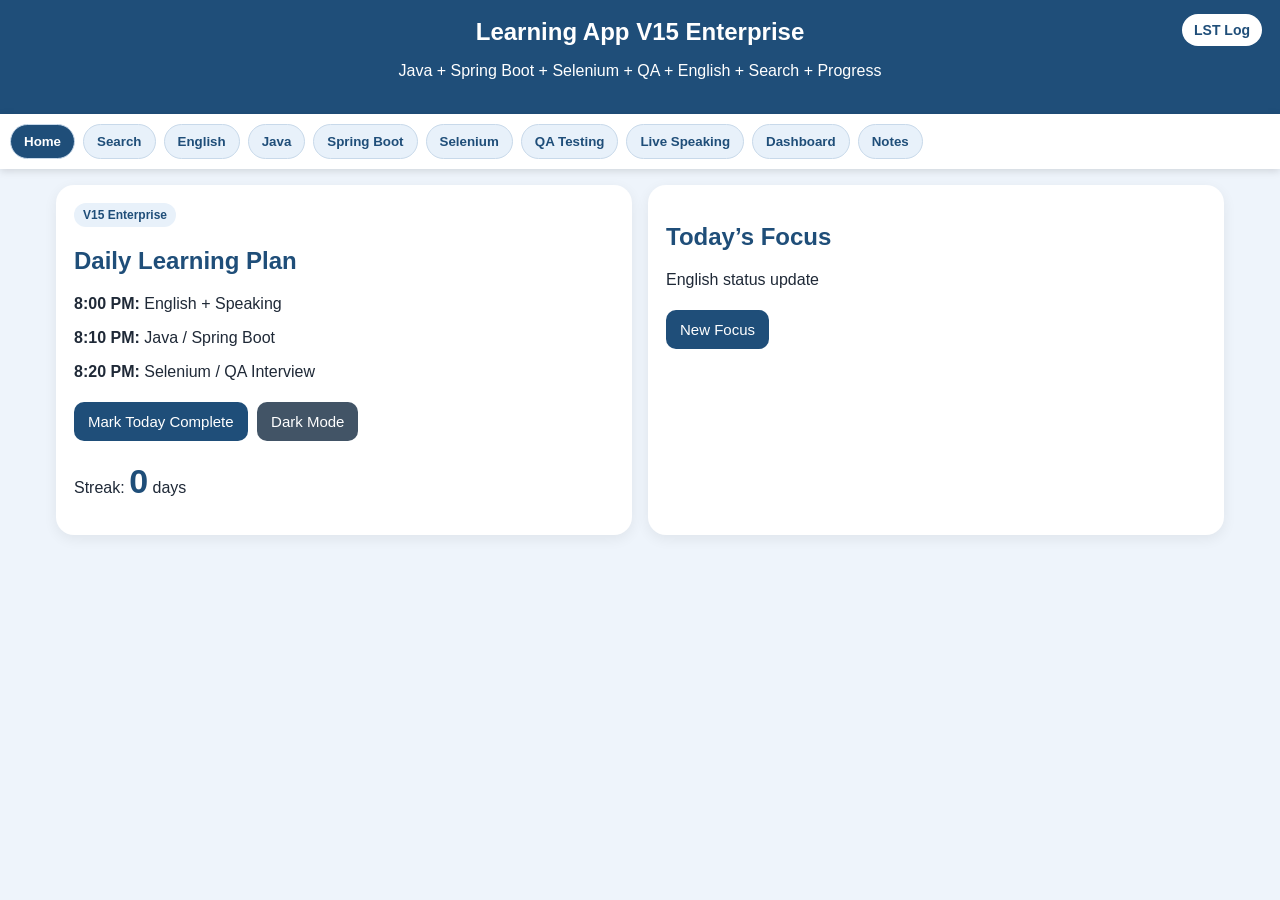
==== commit 5a5d1a00: "Add files via upload" ====
--- a/index.html
+++ b/index.html
@@ -3,48 +3,51 @@
 <head>
 <meta charset="UTF-8">
 <meta name="viewport" content="width=device-width, initial-scale=1.0">
-<title>Learning App V14</title>
+<title>Learning App V15 Enterprise</title>
 <link rel="manifest" href="manifest.json">
 <meta name="theme-color" content="#1f4e79">
 <style>
 *{box-sizing:border-box}
 body{margin:0;font-family:Arial,sans-serif;background:#eef4fb;color:#1f2937}
+body.dark{background:#111827;color:#e5e7eb}
 header{background:#1f4e79;color:white;padding:18px;text-align:center;position:relative}
 .logo{position:absolute;top:14px;right:18px;background:white;color:#1f4e79;padding:8px 12px;border-radius:20px;font-weight:bold;font-size:14px}
 header h1{margin:0;font-size:24px}
-header p{margin:6px 0 0;font-size:14px}
 nav{display:flex;overflow-x:auto;gap:8px;background:white;padding:10px;position:sticky;top:0;z-index:10;box-shadow:0 2px 8px #0002}
+body.dark nav, body.dark .card{background:#1f2937}
 nav button{white-space:nowrap;background:#e8f1fa;color:#1f4e79;border:1px solid #c8d9ea;border-radius:20px;padding:9px 13px;font-weight:bold}
 nav button.active{background:#1f4e79;color:white}
-main{padding:16px;max-width:1180px;margin:auto}
+main{padding:16px;max-width:1200px;margin:auto}
 .section{display:none}.section.active{display:block}
 .card{background:white;padding:18px;border-radius:18px;box-shadow:0 4px 14px #0001;margin-bottom:16px}
 .grid{display:grid;grid-template-columns:repeat(auto-fit,minmax(280px,1fr));gap:16px}
-h2,h3{color:#1f4e79}
+h2,h3{color:#1f4e79}body.dark h2,body.dark h3{color:#93c5fd}
 button.action{background:#1f4e79;color:white;border:0;border-radius:10px;padding:11px 14px;margin:5px 5px 5px 0;font-size:15px}
 button.secondary{background:#425466}
-textarea,select{width:100%;padding:11px;border:1px solid #cbd5e1;border-radius:10px;font-size:15px;margin-top:7px}
+textarea,select,input{width:100%;padding:11px;border:1px solid #cbd5e1;border-radius:10px;font-size:15px;margin-top:7px}
 .result{background:#f8fbff;border-left:5px solid #1f4e79;padding:14px;border-radius:12px;margin-top:10px;white-space:pre-wrap;line-height:1.55}
+body.dark .result{background:#111827;color:#e5e7eb}
 .score{font-size:34px;color:#1f4e79;font-weight:bold}
-pre{background:#0f172a;color:#e2e8f0;padding:14px;border-radius:12px;overflow:auto;font-size:13px;line-height:1.45}
 .badge{display:inline-block;background:#e8f1fa;color:#1f4e79;padding:5px 9px;border-radius:16px;font-size:12px;font-weight:bold}
 </style>
 </head>
 <body>
 <header>
 <div class="logo">LST Log</div>
-<h1>Learning App V14</h1>
-<p>Same tabs + existing content + more advanced learning documents</p>
+<h1>Learning App V15 Enterprise</h1>
+<p>Java + Spring Boot + Selenium + QA + English + Search + Progress</p>
 </header>
 
 <nav>
 <button class="active" onclick="show('home',this)">Home</button>
-<button onclick="show('speaking',this)">🎤 Live Speaking</button>
-<button onclick="show('vocab',this)">Vocabulary</button>
-<button onclick="show('grammar',this)">Grammar</button>
+<button onclick="show('search',this)">Search</button>
+<button onclick="show('english',this)">English</button>
 <button onclick="show('java',this)">Java</button>
 <button onclick="show('spring',this)">Spring Boot</button>
 <button onclick="show('selenium',this)">Selenium</button>
+<button onclick="show('qa',this)">QA Testing</button>
+<button onclick="show('speaking',this)">Live Speaking</button>
+<button onclick="show('dashboard',this)">Dashboard</button>
 <button onclick="show('notes',this)">Notes</button>
 </nav>
 
@@ -52,452 +55,202 @@
 <section id="home" class="section active">
 <div class="grid">
 <div class="card">
-<span class="badge">Daily 8 PM</span>
-<h2>Learning Plan</h2>
-<p><b>10 min:</b> English speaking/interview</p>
-<p><b>10 min:</b> Java / Spring Boot / Selenium learning document</p>
-<p><b>10 min:</b> Coding/interview practice</p>
+<span class="badge">V15 Enterprise</span>
+<h2>Daily Learning Plan</h2>
+<p><b>8:00 PM:</b> English + Speaking</p>
+<p><b>8:10 PM:</b> Java / Spring Boot</p>
+<p><b>8:20 PM:</b> Selenium / QA Interview</p>
 <button class="action" onclick="markDone()">Mark Today Complete</button>
+<button class="action secondary" onclick="toggleDark()">Dark Mode</button>
 <p>Streak: <span class="score" id="streak">0</span> days</p>
 </div>
 <div class="card">
-<h2>Advanced Learning Documents</h2>
-<p>New advanced documents are added inside existing tabs only. No tab changes.</p>
-<p><b>Java:</b> Core + Advanced + Expert docs</p>
-<p><b>Spring Boot:</b> REST, JPA, Security, Microservices docs</p>
-<p><b>Selenium:</b> Framework, waits, POM, TestNG docs</p>
-</div>
+<h2>Today’s Focus</h2>
+<p id="todayFocus"></p>
+<button class="action" onclick="newFocus()">New Focus</button>
+</div>
+</div>
+</section>
+
+<section id="search" class="section">
+<div class="card">
+<h2>Search Tutorials</h2>
+<input id="searchBox" placeholder="Search Java, Spring Boot, Selenium, QA, English..." oninput="runSearch()">
+<div id="searchResults" class="result">Search results will appear here.</div>
+</div>
+</section>
+
+<section id="english" class="section">
+<div class="card">
+<h2>English Communication</h2>
+<select id="englishTopic" onchange="showDoc('english')">
+<option value="workplace">Workplace English</option>
+<option value="grammar">Grammar Rules</option>
+<option value="email">Email Writing</option>
+<option value="vocab">Vocabulary</option>
+</select>
+<div id="englishOut" class="result"></div>
+</div>
+</section>
+
+<section id="java" class="section">
+<div class="card">
+<h2>Java Complete Guide</h2>
+<select id="javaTopic" onchange="showDoc('java')">
+<option value="core">Core Java Notes</option>
+<option value="advanced">Advanced Java Notes</option>
+<option value="collections">Collections Deep Dive</option>
+<option value="threads">Multithreading</option>
+<option value="interview">Java Interview Questions</option>
+<option value="coding">Java Coding Challenges</option>
+</select>
+<div id="javaOut" class="result"></div>
+</div>
+</section>
+
+<section id="spring" class="section">
+<div class="card">
+<h2>Spring Boot Complete Guide</h2>
+<select id="springTopic" onchange="showDoc('spring')">
+<option value="basics">Spring Boot Basics</option>
+<option value="rest">REST API Development</option>
+<option value="jpa">JPA/Hibernate</option>
+<option value="security">Security/JWT</option>
+<option value="micro">Microservices</option>
+<option value="interview">Spring Interview Questions</option>
+</select>
+<div id="springOut" class="result"></div>
+</div>
+</section>
+
+<section id="selenium" class="section">
+<div class="card">
+<h2>Selenium Complete Guide</h2>
+<select id="seleniumTopic" onchange="showDoc('selenium')">
+<option value="basics">Selenium Basics</option>
+<option value="locators">Locators</option>
+<option value="waits">Waits</option>
+<option value="pom">Page Object Model</option>
+<option value="framework">Automation Framework</option>
+<option value="interview">Selenium Interview Questions</option>
+</select>
+<div id="seleniumOut" class="result"></div>
+</div>
+</section>
+
+<section id="qa" class="section">
+<div class="card">
+<h2>QA Testing Guide</h2>
+<select id="qaTopic" onchange="showDoc('qa')">
+<option value="manual">Manual Testing</option>
+<option value="api">API Testing</option>
+<option value="agile">Agile/Scrum QA</option>
+<option value="defect">Defect Reporting</option>
+<option value="interview">QA Interview Questions</option>
+</select>
+<div id="qaOut" class="result"></div>
 </div>
 </section>
 
 <section id="speaking" class="section">
 <div class="card">
-<h2>🎤 Live Speaking Interview Practice</h2>
-<select id="interviewMode" onchange="newLiveInterview()">
-<option value="hr">HR / English Interview</option>
-<option value="qa">QA Testing Interview</option>
-<option value="java">Java Interview</option>
-<option value="spring">Spring Boot Interview</option>
-<option value="selenium">Selenium Interview</option>
-</select>
-<div class="result" id="liveQuestion"></div>
-<button class="action" onclick="newLiveInterview()">New Interview Question</button>
-<button class="action secondary" onclick="showLiveAnswer()">Show Sample Answer</button>
-<button class="action secondary" onclick="speak('liveQuestion')">Listen Question</button>
-<div class="result" id="liveAnswer">Sample answer will appear here.</div>
-</div>
-</section>
-
-<section id="vocab" class="section">
-<div class="card"><h2>Vocabulary</h2><div id="vocabOut" class="result">Workplace: update, clarify, priority, deadline, blocker, collaborate, resolve, confirm, pending, completed.
-QA: defect, regression, validation, test case, expected result, actual result, reproducible.
-Advanced workplace: escalation, dependency, alignment, mitigation, stakeholder, acceptance criteria, deliverable, impact analysis.</div></div>
-</section>
-
-<section id="grammar" class="section">
-<div class="card"><h2>Grammar Checker</h2><textarea id="grammarInput" rows="4" placeholder="Example: I have completed testing yesterday."></textarea><button class="action" onclick="loadGrammar()">Load Example</button><button class="action" onclick="checkGrammar()">Check Grammar</button><div id="grammarOut" class="result"></div></div>
-<div class="card"><h2>Advanced Grammar Document</h2><div class="result">Professional grammar focus:
-
-1. Use simple past with finished time:
-I completed testing yesterday.
-
-2. Use present perfect for recent completion:
-I have completed validation.
-
-3. Use polite requests:
-Could you please clarify the expected behavior?
-
-4. Use active voice:
-I documented the defect with screenshots and logs.
-
-5. Use clear status update format:
-Completed / In progress / Blocked / Next action.</div></div>
-</section>
-
-<section id="java" class="section">
-<div class="card">
-<h2>Java Tutorial</h2>
-<p>Existing Java content is kept. More advanced documents are added below.</p>
-<select id="javaDoc" onchange="showJavaDoc()">
-<option value="core">Core Java Complete Document</option>
-<option value="advanced">Advanced Java Complete Document</option>
-<option value="expert">Java Expert Interview Document</option>
-<option value="coding">Java Coding Practice Document</option>
-<option value="design">Java Design & Architecture Document</option>
-</select>
-<div id="javaDocOut" class="result"></div>
-<button class="action" onclick="copy('javaDocOut')">Copy Java Document</button>
-<button class="action secondary" onclick="speak('javaDocOut')">Listen</button>
-</div>
-</section>
-
-<section id="spring" class="section">
-<div class="card">
-<h2>Spring Boot Tutorial</h2>
-<p>Existing Spring Boot content is kept. More advanced documents are added below.</p>
-<select id="springDoc" onchange="showSpringDoc()">
-<option value="rest">Spring Boot REST API Document</option>
-<option value="jpa">Spring Data JPA/Hibernate Document</option>
-<option value="security">Spring Security/JWT Document</option>
-<option value="micro">Spring Boot Microservices Document</option>
-<option value="testing">Spring Boot Testing Document</option>
-</select>
-<div id="springDocOut" class="result"></div>
-<button class="action" onclick="copy('springDocOut')">Copy Spring Document</button>
-</div>
-</section>
-
-<section id="selenium" class="section">
-<div class="card">
-<h2>Selenium Tutorial</h2>
-<p>Existing Selenium content is kept. More advanced documents are added below.</p>
-<select id="seleniumDoc" onchange="showSeleniumDoc()">
-<option value="basics">Selenium Basics Document</option>
-<option value="framework">Selenium Framework Document</option>
-<option value="waits">Selenium Waits & Synchronization Document</option>
-<option value="pom">Page Object Model Document</option>
-<option value="interview">Selenium Interview Document</option>
-</select>
-<div id="seleniumDocOut" class="result"></div>
-<button class="action" onclick="copy('seleniumDocOut')">Copy Selenium Document</button>
+<h2>Live Speaking Coach</h2>
+<select id="speakTopic" onchange="newSpeaking()">
+<option value="intro">Interview Introduction</option>
+<option value="qa">QA Discussion</option>
+<option value="java">Java Technical</option>
+<option value="spring">Spring Boot Technical</option>
+<option value="selenium">Selenium Technical</option>
+</select>
+<div id="speakPrompt" class="result"></div>
+<button class="action" onclick="newSpeaking()">New Prompt</button>
+<button class="action secondary" onclick="speak('speakPrompt')">Listen</button>
+<textarea id="spokenAnswer" rows="5" placeholder="Write or speak your answer here..."></textarea>
+<button class="action" onclick="scoreSpeaking()">Score Answer</button>
+<div id="speakScore" class="result"></div>
+</div>
+</section>
+
+<section id="dashboard" class="section">
+<div class="grid">
+<div class="card"><h2>Progress</h2><p>Completed days: <span class="score" id="dashStreak">0</span></p></div>
+<div class="card"><h2>Practice Count</h2><p>Speaking/Answer count: <span class="score" id="practiceCount">0</span></p></div>
 </div>
 </section>
 
 <section id="notes" class="section">
-<div class="card"><h2>My Notes</h2><textarea id="notes" rows="9" placeholder="Write advanced notes and practice answers..."></textarea><button class="action" onclick="saveNotes()">Save Notes</button><p id="saveMsg"></p></div>
+<div class="card">
+<h2>My Notes</h2>
+<textarea id="notesText" rows="10" placeholder="Write your learning notes..."></textarea>
+<button class="action" onclick="saveNotes()">Save Notes</button>
+<p id="saveMsg"></p>
+</div>
 </section>
 </main>
 
 <script>
 if("serviceWorker" in navigator){navigator.serviceWorker.register("service-worker.js")}
 
-const javaDocs={
-core:`Core Java Complete Document
-
-1. Java basics:
-JVM, JDK, JRE, class, object, method, constructor, variables, data types.
-
-2. OOP:
-Encapsulation, inheritance, polymorphism, abstraction.
-
-3. String handling:
-String is immutable. StringBuilder is mutable and faster for single-thread use. StringBuffer is synchronized.
-
-4. Collections:
-List, Set, Map, Queue.
-ArrayList uses dynamic array.
-LinkedList uses nodes.
-HashMap uses hashing.
-HashSet internally uses HashMap.
-
-5. Exception handling:
-try, catch, finally, throw, throws.
-Checked exceptions are compile-time.
-Unchecked exceptions are runtime.
-
-6. File handling:
-Use java.io and java.nio.
-Modern option: Files and Paths.
-
-7. JDBC:
-Use Connection, PreparedStatement, ResultSet.
-PreparedStatement helps avoid SQL injection.
-
-Daily practice:
-Write one example for each topic and explain it aloud.`,
-advanced:`Advanced Java Complete Document
-
-1. Generics:
-Provides compile-time type safety.
-Use wildcards: extends and super.
-PECS: Producer Extends, Consumer Super.
-
-2. Streams:
-Functional-style processing.
-Intermediate: filter, map, flatMap, sorted.
-Terminal: collect, forEach, reduce, count.
-
-3. Multithreading:
-Thread, Runnable, Callable, synchronized, volatile, deadlock, race condition.
-
-4. ExecutorService:
-Manages thread pools.
-Useful methods: submit, execute, shutdown.
-
-5. CompletableFuture:
-Asynchronous programming.
-Useful for parallel API calls and non-blocking workflows.
-
-6. JVM:
-Heap, stack, method area, PC register, native method stack.
-
-7. Garbage Collection:
-Removes unused objects.
-Memory leaks can still happen if references are retained.
-
-8. Testing:
-JUnit for testing.
-Mockito for mocking dependencies.`,
-expert:`Java Expert Interview Document
-
-Important expert questions:
-
-1. How does HashMap work internally?
-HashMap uses hashCode to find bucket and equals to compare keys. Collisions are handled using linked list or tree structure.
-
-2. Difference between Comparable and Comparator?
-Comparable defines natural sorting. Comparator defines custom external sorting.
-
-3. Difference between volatile and synchronized?
-volatile gives visibility. synchronized gives visibility and locking.
-
-4. Why is String immutable?
-Security, caching, thread safety, and String pool optimization.
-
-5. What is fail-fast iterator?
-Iterator throws ConcurrentModificationException when collection is structurally modified during iteration.
-
-6. What is CompletableFuture?
-It supports asynchronous programming with chaining and combining tasks.`,
-coding:`Java Coding Practice Document
-
-Practice these daily:
-
-1. Reverse a string.
-2. Check palindrome.
-3. Count duplicate characters.
-4. Find duplicate numbers.
-5. Count words using HashMap.
-6. Sort employees by salary.
-7. Find second highest number.
-8. Filter names using Stream API.
-9. Group employees by department.
-10. Create thread using Runnable.
-11. Use ExecutorService.
-12. Use CompletableFuture.
-13. Handle custom exception.
-14. Read file using Files.
-15. Write unit test using JUnit.`,
-design:`Java Design & Architecture Document
-
-1. SOLID:
-Single Responsibility, Open Closed, Liskov Substitution, Interface Segregation, Dependency Inversion.
-
-2. Design patterns:
-Singleton, Factory, Builder, Strategy, Observer, DAO, Repository.
-
-3. Clean code:
-Small methods, meaningful names, avoid duplication, single responsibility.
-
-4. Layered design:
-Controller, service, repository, model, DTO.
-
-5. Best practices:
-Use interfaces for abstraction.
-Use dependency injection.
-Write unit tests.
-Handle exceptions clearly.
-Avoid overengineering.`
+const docs={
+english:{
+workplace:"Workplace English:\nStatus update, clarification request, defect update, meeting summary, escalation update.\n\nExample: I completed QA validation and attached the test evidence to the story.",
+grammar:"Grammar Rules:\nUse simple past with finished time.\nUse present perfect for recent completion.\nUse polite requests: Could you please clarify?",
+email:"Email Writing:\nHi Team,\n\nI completed validation for the assigned story. Please review the attached test evidence.\n\nThanks.",
+vocab:"Vocabulary:\nClarify, validate, priority, blocker, escalation, mitigation, stakeholder, acceptance criteria, regression, deployment."
+},
+java:{
+core:"Core Java Notes:\nJVM/JDK/JRE, class, object, method, constructor, variables, data types, OOP, String, arrays, collections, exceptions, file I/O, JDBC.",
+advanced:"Advanced Java Notes:\nGenerics, wildcards, Streams, Lambda, multithreading, ExecutorService, CompletableFuture, JVM memory, GC, SOLID, design patterns.",
+collections:"Collections Deep Dive:\nArrayList uses dynamic array. LinkedList uses nodes. HashMap uses hashing. HashSet internally uses HashMap. TreeMap keeps sorted keys.",
+threads:"Multithreading:\nThread, Runnable, Callable, synchronized, volatile, deadlock, race condition, ExecutorService, CompletableFuture.",
+interview:"Java Interview Questions:\n1. Explain OOP.\n2. HashMap internal working.\n3. String immutability.\n4. ArrayList vs LinkedList.\n5. Stream API.\n6. CompletableFuture.",
+coding:"Java Coding Challenges:\nReverse String, Palindrome, Duplicate characters, Word count, Sort employees, Stream filter, Group by department, ExecutorService task."
+},
+spring:{
+basics:"Spring Boot Basics:\nAuto-configuration, starter dependencies, embedded server, @SpringBootApplication, application.properties.",
+rest:"REST API Development:\n@RestController, @GetMapping, @PostMapping, @PutMapping, @DeleteMapping, @RequestBody, @PathVariable, ResponseEntity.",
+jpa:"JPA/Hibernate:\n@Entity, @Id, @GeneratedValue, JpaRepository, custom queries, relationships, transactions, pagination.",
+security:"Security/JWT:\nAuthentication, authorization, BCrypt, JWT token, filter chain, role-based access.",
+micro:"Microservices:\nAPI Gateway, Service Discovery, Config Server, OpenFeign, Circuit Breaker, centralized logging, distributed tracing.",
+interview:"Spring Interview Questions:\nSpring vs Spring Boot, DI, IoC, @RestController, @Service, @Repository, @Transactional, JWT, API Gateway."
+},
+selenium:{
+basics:"Selenium Basics:\nWebDriver automates browser actions. Methods: get, findElement, click, sendKeys, getText, close, quit.",
+locators:"Locators:\nid, name, className, xpath, cssSelector, linkText. Prefer stable IDs and CSS selectors.",
+waits:"Waits:\nImplicit, explicit, fluent. Prefer explicit wait for specific conditions like clickable or visible.",
+pom:"Page Object Model:\nEach page has a class with locators and actions. Improves reusability and maintenance.",
+framework:"Automation Framework:\nBaseTest, DriverManager, Page classes, Test classes, Utilities, Config, Reports, Screenshots, Logs.",
+interview:"Selenium Interview Questions:\nWebDriver, waits, locators, POM, TestNG, dropdowns, alerts, frames, close vs quit."
+},
+qa:{
+manual:"Manual Testing:\nSDLC, STLC, test plan, test scenario, test case, test execution, defect lifecycle.",
+api:"API Testing:\nValidate endpoint, method, request, response, status code, headers, auth, payload, schema, business rules.",
+agile:"Agile/Scrum QA:\nSprint planning, daily standup, story grooming, acceptance criteria, demo, retrospective.",
+defect:"Defect Reporting:\nTitle, environment, steps, expected result, actual result, screenshots, logs, severity, priority.",
+interview:"QA Interview Questions:\nSmoke vs sanity, regression, severity vs priority, test case design, defect lifecycle, API testing."
+}
 };
 
-const springDocs={
-rest:`Spring Boot REST API Document
-
-Core annotations:
-@RestController, @RequestMapping, @GetMapping, @PostMapping, @PutMapping, @DeleteMapping, @RequestBody, @PathVariable, @RequestParam.
-
-REST methods:
-GET - retrieve
-POST - create
-PUT - complete update
-PATCH - partial update
-DELETE - remove
-
-Best practices:
-Use DTOs.
-Use ResponseEntity.
-Validate request body.
-Handle exceptions globally.
-Return correct HTTP status codes.`,
-jpa:`Spring Data JPA / Hibernate Document
-
-Main annotations:
-@Entity, @Id, @GeneratedValue, @Column, @OneToMany, @ManyToOne, @JoinColumn.
-
-Repository:
-JpaRepository gives save, findById, findAll, deleteById.
-
-Queries:
-Method query: findByEmail
-JPQL: @Query
-Native query: nativeQuery=true
-
-Best practices:
-Use transactions in service layer.
-Avoid lazy loading issues.
-Use pagination for large data.`,
-security:`Spring Security / JWT Document
-
-Authentication:
-Verifies user identity.
-
-Authorization:
-Controls access permission.
-
-JWT flow:
-1. User logs in.
-2. Server validates credentials.
-3. Server returns JWT.
-4. Client sends token in Authorization header.
-5. Server validates token for protected API.
-
-Best practices:
-Use BCrypt password encoder.
-Do not store plain passwords.
-Use role-based access.
-Validate token expiration.`,
-micro:`Spring Boot Microservices Document
-
-Main concepts:
-API Gateway, Service Discovery, Config Server, OpenFeign, Circuit Breaker, Centralized Logging, Distributed Tracing.
-
-Benefits:
-Independent deployment and scalability.
-
-Challenges:
-Network failures, monitoring, logging, distributed transactions.
-
-Best practices:
-Use correlation IDs.
-Use centralized logging.
-Use circuit breaker.
-Keep services focused on one business capability.`,
-testing:`Spring Boot Testing Document
-
-Tools:
-JUnit 5, Mockito, MockMvc, @SpringBootTest, @WebMvcTest, @DataJpaTest.
-
-Testing levels:
-Unit test service logic.
-Controller test using MockMvc.
-Repository test using DataJpaTest.
-Integration test using SpringBootTest.
-
-Best practices:
-Mock external dependencies.
-Use meaningful test names.
-Test success and failure scenarios.`
+const speaking={
+intro:["Tell me about yourself.","Why should we hire you?","What are your strengths?"],
+qa:["Explain a defect you found.","How do you report a regression defect?","How do you validate API response?"],
+java:["Explain HashMap internal working.","Explain Stream API.","What is CompletableFuture?"],
+spring:["What is Spring Boot?","Explain Dependency Injection.","What is JWT?"],
+selenium:["What is Page Object Model?","What is explicit wait?","How do you handle dropdowns?"]
 };
 
-const seleniumDocs={
-basics:`Selenium Basics Document
-
-Selenium automates web browsers.
-
-Important methods:
-get, findElement, click, sendKeys, getText, getTitle, close, quit.
-
-Locators:
-id, name, className, xpath, cssSelector, linkText.
-
-Best practice:
-Use stable locators like id or cssSelector.`,
-framework:`Selenium Framework Document
-
-Framework components:
-Driver manager
-Base test
-Page classes
-Test classes
-Utility classes
-Config reader
-Test data
-Reports
-Screenshots
-Logs
-
-Best practices:
-Use Page Object Model.
-Use explicit waits.
-Keep test data separate.
-Capture screenshots on failure.
-Generate reports.`,
-waits:`Selenium Waits & Synchronization Document
-
-Types:
-Implicit wait
-Explicit wait
-Fluent wait
-
-Explicit wait conditions:
-visibilityOfElementLocated
-elementToBeClickable
-presenceOfElementLocated
-alertIsPresent
-
-Best practice:
-Prefer explicit wait for specific conditions.
-Avoid Thread.sleep where possible.`,
-pom:`Page Object Model Document
-
-POM stores page locators and actions in page classes.
-
-Benefits:
-Reusable code
-Clean test scripts
-Easy maintenance
-Less duplication
-
-Example structure:
-LoginPage
-HomePage
-SearchPage
-BasePage
-
-Best practice:
-Keep assertions in test classes, not page classes.`,
-interview:`Selenium Interview Document
-
-Questions:
-
-1. What is Selenium WebDriver?
-It automates browser actions.
-
-2. Difference between close and quit?
-close closes current window. quit closes all windows and ends session.
-
-3. What is explicit wait?
-Waits for specific condition.
-
-4. What is Page Object Model?
-Design pattern for storing page elements/actions.
-
-5. How do you handle dropdown?
-Use Select class for standard select tag.
-
-6. How do you handle dynamic elements?
-Use dynamic XPath/CSS and explicit waits.`
-};
-
-const interviews={hr:[{q:"Tell me about yourself.",a:"My name is Suresh. I work in QA and I am learning automation, Java, Selenium, and Spring Boot."}],qa:[{q:"What is regression testing?",a:"Regression testing verifies that new code changes did not break existing functionality."}],java:[{q:"What is HashMap internal working?",a:"HashMap uses hashing, buckets, hashCode, and equals to store and retrieve key-value pairs."}],spring:[{q:"What is Spring Boot?",a:"Spring Boot simplifies Spring development with auto-configuration and starters."}],selenium:[{q:"What is Selenium WebDriver?",a:"Selenium WebDriver automates browser actions for UI testing."}]};
-let current=interviews.hr[0];
-
 function show(id,b){document.querySelectorAll('.section').forEach(s=>s.classList.remove('active'));document.getElementById(id).classList.add('active');document.querySelectorAll('nav button').forEach(x=>x.classList.remove('active'));b.classList.add('active')}
-function showJavaDoc(){document.getElementById('javaDocOut').innerText=javaDocs[document.getElementById('javaDoc').value]}
-function showSpringDoc(){document.getElementById('springDocOut').innerText=springDocs[document.getElementById('springDoc').value]}
-function showSeleniumDoc(){document.getElementById('seleniumDocOut').innerText=seleniumDocs[document.getElementById('seleniumDoc').value]}
-function copy(id){navigator.clipboard.writeText(document.getElementById(id).innerText);alert('Copied')}
+function showDoc(type){let key=document.getElementById(type+'Topic').value;document.getElementById(type+'Out').innerText=docs[type][key]}
+function newFocus(){let arr=["Core Java Collections","Advanced Java Streams","Spring Boot REST API","Selenium Explicit Wait","QA API Testing","English status update"];document.getElementById('todayFocus').innerText=arr[Math.floor(Math.random()*arr.length)]}
+function newSpeaking(){let key=document.getElementById('speakTopic').value;let arr=speaking[key];document.getElementById('speakPrompt').innerText=arr[Math.floor(Math.random()*arr.length)]}
+function scoreSpeaking(){let t=document.getElementById('spokenAnswer').value.trim();let words=t?t.split(/\s+/).length:0;let score=words>=40?90:words>=20?80:65;document.getElementById('speakScore').innerText='Words: '+words+'\nScore: '+score+'/100\nTip: Use complete sentences and give examples.';let c=Number(localStorage.getItem('practiceV15')||'0')+1;localStorage.setItem('practiceV15',c);update()}
 function speak(id){let u=new SpeechSynthesisUtterance(document.getElementById(id).innerText);u.lang='en-US';u.rate=.9;speechSynthesis.speak(u)}
-function pick(a){return a[Math.floor(Math.random()*a.length)]}
-function newLiveInterview(){let m=document.getElementById('interviewMode').value;current=pick(interviews[m]);document.getElementById('liveQuestion').innerText='Interviewer: '+current.q;document.getElementById('liveAnswer').innerText='Sample answer will appear here.'}
-function showLiveAnswer(){document.getElementById('liveAnswer').innerText='Sample Answer:\n'+current.a}
-function correctText(t){return t.replace(/I have completed testing yesterday/gi,'I completed testing yesterday').replace(/I am working in this issue/gi,'I am working on this issue').replace(/I did not seen/gi,'I did not see')}
-function loadGrammar(){document.getElementById('grammarInput').value='I have completed testing yesterday.';checkGrammar()}
-function checkGrammar(){document.getElementById('grammarOut').innerText='Suggested sentence:\n'+correctText(document.getElementById('grammarInput').value)}
-function markDone(){let d=new Date().toDateString(),last=localStorage.getItem('dayV14'),st=Number(localStorage.getItem('streakV14')||'0');if(d!==last){st++;localStorage.setItem('dayV14',d);localStorage.setItem('streakV14',st)}update()}
-function saveNotes(){localStorage.setItem('notesV14',document.getElementById('notes').value);document.getElementById('saveMsg').innerText='Saved.'}
-function update(){document.getElementById('streak').innerText=localStorage.getItem('streakV14')||'0';document.getElementById('notes').value=localStorage.getItem('notesV14')||''}
-window.onload=()=>{showJavaDoc();showSpringDoc();showSeleniumDoc();newLiveInterview();update()}
+function runSearch(){let q=document.getElementById('searchBox').value.toLowerCase();if(!q){document.getElementById('searchResults').innerText='Search results will appear here.';return}let out=[];for(let area in docs){for(let k in docs[area]){let text=docs[area][k];if(text.toLowerCase().includes(q)||k.includes(q)){out.push(area.toUpperCase()+' - '+k+'\n'+text.substring(0,220)+'...')}}}document.getElementById('searchResults').innerText=out.length?out.join('\n\n'):'No results found.'}
+function toggleDark(){document.body.classList.toggle('dark');localStorage.setItem('darkV15',document.body.classList.contains('dark'))}
+function markDone(){let d=new Date().toDateString(),last=localStorage.getItem('dayV15'),st=Number(localStorage.getItem('streakV15')||'0');if(d!==last){st++;localStorage.setItem('dayV15',d);localStorage.setItem('streakV15',st)}update()}
+function saveNotes(){localStorage.setItem('notesV15',document.getElementById('notesText').value);document.getElementById('saveMsg').innerText='Saved.'}
+function update(){let st=localStorage.getItem('streakV15')||'0';document.getElementById('streak').innerText=st;document.getElementById('dashStreak').innerText=st;document.getElementById('practiceCount').innerText=localStorage.getItem('practiceV15')||'0';document.getElementById('notesText').value=localStorage.getItem('notesV15')||''}
+window.onload=()=>{showDoc('english');showDoc('java');showDoc('spring');showDoc('selenium');showDoc('qa');newFocus();newSpeaking();if(localStorage.getItem('darkV15')==='true')document.body.classList.add('dark');update()}
 </script>
 </body>
 </html>
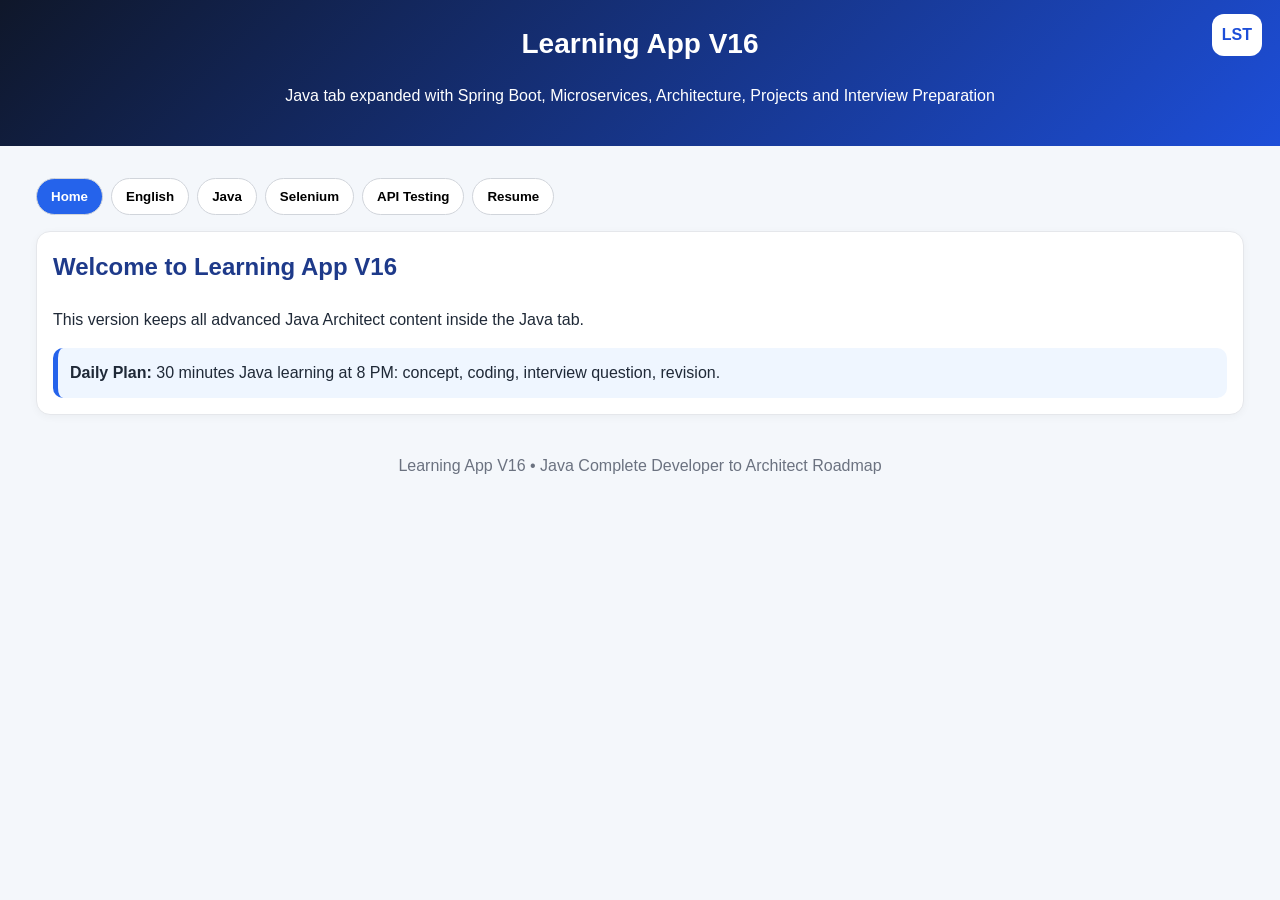
==== commit feef65d9: "Add files via upload" ====
--- a/index.html
+++ b/index.html
@@ -3,254 +3,1822 @@
 <head>
 <meta charset="UTF-8">
 <meta name="viewport" content="width=device-width, initial-scale=1.0">
-<title>Learning App V15 Enterprise</title>
+<title>Learning App V16 - Java Expanded</title>
 <link rel="manifest" href="manifest.json">
-<meta name="theme-color" content="#1f4e79">
-<style>
-*{box-sizing:border-box}
-body{margin:0;font-family:Arial,sans-serif;background:#eef4fb;color:#1f2937}
-body.dark{background:#111827;color:#e5e7eb}
-header{background:#1f4e79;color:white;padding:18px;text-align:center;position:relative}
-.logo{position:absolute;top:14px;right:18px;background:white;color:#1f4e79;padding:8px 12px;border-radius:20px;font-weight:bold;font-size:14px}
-header h1{margin:0;font-size:24px}
-nav{display:flex;overflow-x:auto;gap:8px;background:white;padding:10px;position:sticky;top:0;z-index:10;box-shadow:0 2px 8px #0002}
-body.dark nav, body.dark .card{background:#1f2937}
-nav button{white-space:nowrap;background:#e8f1fa;color:#1f4e79;border:1px solid #c8d9ea;border-radius:20px;padding:9px 13px;font-weight:bold}
-nav button.active{background:#1f4e79;color:white}
-main{padding:16px;max-width:1200px;margin:auto}
-.section{display:none}.section.active{display:block}
-.card{background:white;padding:18px;border-radius:18px;box-shadow:0 4px 14px #0001;margin-bottom:16px}
-.grid{display:grid;grid-template-columns:repeat(auto-fit,minmax(280px,1fr));gap:16px}
-h2,h3{color:#1f4e79}body.dark h2,body.dark h3{color:#93c5fd}
-button.action{background:#1f4e79;color:white;border:0;border-radius:10px;padding:11px 14px;margin:5px 5px 5px 0;font-size:15px}
-button.secondary{background:#425466}
-textarea,select,input{width:100%;padding:11px;border:1px solid #cbd5e1;border-radius:10px;font-size:15px;margin-top:7px}
-.result{background:#f8fbff;border-left:5px solid #1f4e79;padding:14px;border-radius:12px;margin-top:10px;white-space:pre-wrap;line-height:1.55}
-body.dark .result{background:#111827;color:#e5e7eb}
-.score{font-size:34px;color:#1f4e79;font-weight:bold}
-.badge{display:inline-block;background:#e8f1fa;color:#1f4e79;padding:5px 9px;border-radius:16px;font-size:12px;font-weight:bold}
-</style>
+<link rel="stylesheet" href="style.css">
 </head>
 <body>
 <header>
-<div class="logo">LST Log</div>
-<h1>Learning App V15 Enterprise</h1>
-<p>Java + Spring Boot + Selenium + QA + English + Search + Progress</p>
+<div class="logo">LST</div>
+<h1>Learning App V16</h1>
+<p>Java tab expanded with Spring Boot, Microservices, Architecture, Projects and Interview Preparation</p>
 </header>
-
-<nav>
-<button class="active" onclick="show('home',this)">Home</button>
-<button onclick="show('search',this)">Search</button>
-<button onclick="show('english',this)">English</button>
-<button onclick="show('java',this)">Java</button>
-<button onclick="show('spring',this)">Spring Boot</button>
-<button onclick="show('selenium',this)">Selenium</button>
-<button onclick="show('qa',this)">QA Testing</button>
-<button onclick="show('speaking',this)">Live Speaking</button>
-<button onclick="show('dashboard',this)">Dashboard</button>
-<button onclick="show('notes',this)">Notes</button>
-</nav>
-
-<main>
-<section id="home" class="section active">
-<div class="grid">
+<div class="wrap">
+<div class="tabs"><button class="tab active" onclick="showTab('home',this)">Home</button><button class="tab " onclick="showTab('english',this)">English</button><button class="tab " onclick="showTab('java',this)">Java</button><button class="tab " onclick="showTab('selenium',this)">Selenium</button><button class="tab " onclick="showTab('api-testing',this)">API Testing</button><button class="tab " onclick="showTab('resume',this)">Resume</button></div>
+<section id="home" class="section active"><div class="card"><h2>Welcome to Learning App V16</h2><p>This version keeps all advanced Java Architect content inside the Java tab.</p><div class="note"><b>Daily Plan:</b> 30 minutes Java learning at 8 PM: concept, coding, interview question, revision.</div></div></section><section id="english" class="section "><div class="card"><h2>English Learning</h2><ul><li>Daily 10 vocabulary words</li><li>Workplace English</li><li>Grammar practice</li><li>Email writing</li><li>Speaking practice</li></ul></div></section><section id="java" class="section ">
 <div class="card">
-<span class="badge">V15 Enterprise</span>
-<h2>Daily Learning Plan</h2>
-<p><b>8:00 PM:</b> English + Speaking</p>
-<p><b>8:10 PM:</b> Java / Spring Boot</p>
-<p><b>8:20 PM:</b> Selenium / QA Interview</p>
-<button class="action" onclick="markDone()">Mark Today Complete</button>
-<button class="action secondary" onclick="toggleDark()">Dark Mode</button>
-<p>Streak: <span class="score" id="streak">0</span> days</p>
-</div>
-<div class="card">
-<h2>Today’s Focus</h2>
-<p id="todayFocus"></p>
-<button class="action" onclick="newFocus()">New Focus</button>
-</div>
-</div>
-</section>
-
-<section id="search" class="section">
-<div class="card">
-<h2>Search Tutorials</h2>
-<input id="searchBox" placeholder="Search Java, Spring Boot, Selenium, QA, English..." oninput="runSearch()">
-<div id="searchResults" class="result">Search results will appear here.</div>
-</div>
-</section>
-
-<section id="english" class="section">
-<div class="card">
-<h2>English Communication</h2>
-<select id="englishTopic" onchange="showDoc('english')">
-<option value="workplace">Workplace English</option>
-<option value="grammar">Grammar Rules</option>
-<option value="email">Email Writing</option>
-<option value="vocab">Vocabulary</option>
-</select>
-<div id="englishOut" class="result"></div>
-</div>
-</section>
-
-<section id="java" class="section">
-<div class="card">
-<h2>Java Complete Guide</h2>
-<select id="javaTopic" onchange="showDoc('java')">
-<option value="core">Core Java Notes</option>
-<option value="advanced">Advanced Java Notes</option>
-<option value="collections">Collections Deep Dive</option>
-<option value="threads">Multithreading</option>
-<option value="interview">Java Interview Questions</option>
-<option value="coding">Java Coding Challenges</option>
-</select>
-<div id="javaOut" class="result"></div>
-</div>
-</section>
-
-<section id="spring" class="section">
-<div class="card">
-<h2>Spring Boot Complete Guide</h2>
-<select id="springTopic" onchange="showDoc('spring')">
-<option value="basics">Spring Boot Basics</option>
-<option value="rest">REST API Development</option>
-<option value="jpa">JPA/Hibernate</option>
-<option value="security">Security/JWT</option>
-<option value="micro">Microservices</option>
-<option value="interview">Spring Interview Questions</option>
-</select>
-<div id="springOut" class="result"></div>
-</div>
-</section>
-
-<section id="selenium" class="section">
-<div class="card">
-<h2>Selenium Complete Guide</h2>
-<select id="seleniumTopic" onchange="showDoc('selenium')">
-<option value="basics">Selenium Basics</option>
-<option value="locators">Locators</option>
-<option value="waits">Waits</option>
-<option value="pom">Page Object Model</option>
-<option value="framework">Automation Framework</option>
-<option value="interview">Selenium Interview Questions</option>
-</select>
-<div id="seleniumOut" class="result"></div>
-</div>
-</section>
-
-<section id="qa" class="section">
-<div class="card">
-<h2>QA Testing Guide</h2>
-<select id="qaTopic" onchange="showDoc('qa')">
-<option value="manual">Manual Testing</option>
-<option value="api">API Testing</option>
-<option value="agile">Agile/Scrum QA</option>
-<option value="defect">Defect Reporting</option>
-<option value="interview">QA Interview Questions</option>
-</select>
-<div id="qaOut" class="result"></div>
-</div>
-</section>
-
-<section id="speaking" class="section">
-<div class="card">
-<h2>Live Speaking Coach</h2>
-<select id="speakTopic" onchange="newSpeaking()">
-<option value="intro">Interview Introduction</option>
-<option value="qa">QA Discussion</option>
-<option value="java">Java Technical</option>
-<option value="spring">Spring Boot Technical</option>
-<option value="selenium">Selenium Technical</option>
-</select>
-<div id="speakPrompt" class="result"></div>
-<button class="action" onclick="newSpeaking()">New Prompt</button>
-<button class="action secondary" onclick="speak('speakPrompt')">Listen</button>
-<textarea id="spokenAnswer" rows="5" placeholder="Write or speak your answer here..."></textarea>
-<button class="action" onclick="scoreSpeaking()">Score Answer</button>
-<div id="speakScore" class="result"></div>
-</div>
-</section>
-
-<section id="dashboard" class="section">
-<div class="grid">
-<div class="card"><h2>Progress</h2><p>Completed days: <span class="score" id="dashStreak">0</span></p></div>
-<div class="card"><h2>Practice Count</h2><p>Speaking/Answer count: <span class="score" id="practiceCount">0</span></p></div>
-</div>
-</section>
-
-<section id="notes" class="section">
-<div class="card">
-<h2>My Notes</h2>
-<textarea id="notesText" rows="10" placeholder="Write your learning notes..."></textarea>
-<button class="action" onclick="saveNotes()">Save Notes</button>
-<p id="saveMsg"></p>
-</div>
-</section>
-</main>
-
-<script>
-if("serviceWorker" in navigator){navigator.serviceWorker.register("service-worker.js")}
-
-const docs={
-english:{
-workplace:"Workplace English:\nStatus update, clarification request, defect update, meeting summary, escalation update.\n\nExample: I completed QA validation and attached the test evidence to the story.",
-grammar:"Grammar Rules:\nUse simple past with finished time.\nUse present perfect for recent completion.\nUse polite requests: Could you please clarify?",
-email:"Email Writing:\nHi Team,\n\nI completed validation for the assigned story. Please review the attached test evidence.\n\nThanks.",
-vocab:"Vocabulary:\nClarify, validate, priority, blocker, escalation, mitigation, stakeholder, acceptance criteria, regression, deployment."
-},
-java:{
-core:"Core Java Notes:\nJVM/JDK/JRE, class, object, method, constructor, variables, data types, OOP, String, arrays, collections, exceptions, file I/O, JDBC.",
-advanced:"Advanced Java Notes:\nGenerics, wildcards, Streams, Lambda, multithreading, ExecutorService, CompletableFuture, JVM memory, GC, SOLID, design patterns.",
-collections:"Collections Deep Dive:\nArrayList uses dynamic array. LinkedList uses nodes. HashMap uses hashing. HashSet internally uses HashMap. TreeMap keeps sorted keys.",
-threads:"Multithreading:\nThread, Runnable, Callable, synchronized, volatile, deadlock, race condition, ExecutorService, CompletableFuture.",
-interview:"Java Interview Questions:\n1. Explain OOP.\n2. HashMap internal working.\n3. String immutability.\n4. ArrayList vs LinkedList.\n5. Stream API.\n6. CompletableFuture.",
-coding:"Java Coding Challenges:\nReverse String, Palindrome, Duplicate characters, Word count, Sort employees, Stream filter, Group by department, ExecutorService task."
-},
-spring:{
-basics:"Spring Boot Basics:\nAuto-configuration, starter dependencies, embedded server, @SpringBootApplication, application.properties.",
-rest:"REST API Development:\n@RestController, @GetMapping, @PostMapping, @PutMapping, @DeleteMapping, @RequestBody, @PathVariable, ResponseEntity.",
-jpa:"JPA/Hibernate:\n@Entity, @Id, @GeneratedValue, JpaRepository, custom queries, relationships, transactions, pagination.",
-security:"Security/JWT:\nAuthentication, authorization, BCrypt, JWT token, filter chain, role-based access.",
-micro:"Microservices:\nAPI Gateway, Service Discovery, Config Server, OpenFeign, Circuit Breaker, centralized logging, distributed tracing.",
-interview:"Spring Interview Questions:\nSpring vs Spring Boot, DI, IoC, @RestController, @Service, @Repository, @Transactional, JWT, API Gateway."
-},
-selenium:{
-basics:"Selenium Basics:\nWebDriver automates browser actions. Methods: get, findElement, click, sendKeys, getText, close, quit.",
-locators:"Locators:\nid, name, className, xpath, cssSelector, linkText. Prefer stable IDs and CSS selectors.",
-waits:"Waits:\nImplicit, explicit, fluent. Prefer explicit wait for specific conditions like clickable or visible.",
-pom:"Page Object Model:\nEach page has a class with locators and actions. Improves reusability and maintenance.",
-framework:"Automation Framework:\nBaseTest, DriverManager, Page classes, Test classes, Utilities, Config, Reports, Screenshots, Logs.",
-interview:"Selenium Interview Questions:\nWebDriver, waits, locators, POM, TestNG, dropdowns, alerts, frames, close vs quit."
-},
-qa:{
-manual:"Manual Testing:\nSDLC, STLC, test plan, test scenario, test case, test execution, defect lifecycle.",
-api:"API Testing:\nValidate endpoint, method, request, response, status code, headers, auth, payload, schema, business rules.",
-agile:"Agile/Scrum QA:\nSprint planning, daily standup, story grooming, acceptance criteria, demo, retrospective.",
-defect:"Defect Reporting:\nTitle, environment, steps, expected result, actual result, screenshots, logs, severity, priority.",
-interview:"QA Interview Questions:\nSmoke vs sanity, regression, severity vs priority, test case design, defect lifecycle, API testing."
+  <h2>Java Tab - Expanded Learning App V16</h2>
+  <p class="note">All advanced content is included inside this Java tab: Core Java, Advanced Java, Spring Boot, Microservices, Architecture, System Design, Real-Time Projects, and Interview Prep.</p>
+</div>
+<div class="subtabs"><button class="subtab active" onclick="showSubTab('java-core-java',this)">Core Java</button><button class="subtab " onclick="showSubTab('java-advanced-java',this)">Advanced Java</button><button class="subtab " onclick="showSubTab('java-spring-boot',this)">Spring Boot</button><button class="subtab " onclick="showSubTab('java-microservices',this)">Microservices</button><button class="subtab " onclick="showSubTab('java-architecture',this)">Architecture</button><button class="subtab " onclick="showSubTab('java-system-design',this)">System Design</button><button class="subtab " onclick="showSubTab('java-real-time-projects',this)">Real-Time Projects</button><button class="subtab " onclick="showSubTab('java-interview-prep',this)">Interview Prep</button></div>
+
+<div id="java-core-java" class="subsection active">
+  <div class="card">
+    <h2>Core Java</h2>
+    <input class="search" id="search-java-core-java" onkeyup="filterLessons('java-core-java')" placeholder="Search Core Java topics...">
+  </div>
+  <div class="grid">
+<div class="lesson">
+  <h3>Java Basics</h3>
+  <p><b>Concept:</b> JDK, JRE, JVM, bytecode, variables, data types, operators, methods, loops.</p>
+  <p><b>Full Details Included:</b></p>
+  <ul>
+    <li>Definition and purpose</li>
+    <li>Architecture / flow explanation</li>
+    <li>Real-time project usage</li>
+    <li>Code or configuration example</li>
+    <li>Best practices and common mistakes</li>
+    <li>Interview preparation</li>
+    <li>Hands-on practice task</li>
+  </ul>
+  <p><b>Example:</b></p>
+  <pre>public class Main {
+  public static void main(String[] args) {
+    int score = 85;
+    if (score &gt;= 75) {
+      System.out.println(&quot;Good progress&quot;);
+    }
+  }
+}</pre>
+  <details><summary>Interview Questions</summary>
+    <ol>
+      <li>Explain Java Basics with real-time project example.</li>
+      <li>What problem does this topic solve?</li>
+      <li>What are the advantages and limitations?</li>
+      <li>How will you use this in a Spring Boot / Microservices project?</li>
+    </ol>
+  </details>
+  <details><summary>Hands-on Exercise</summary>
+    <ol>
+      <li>Create a small working example for this concept.</li>
+      <li>Add logging and exception handling.</li>
+      <li>Write 3 interview notes in your own words.</li>
+    </ol>
+  </details>
+</div>
+
+
+<div class="lesson">
+  <h3>OOP Concepts</h3>
+  <p><b>Concept:</b> Class, object, encapsulation, inheritance, polymorphism, abstraction, interface, abstract class.</p>
+  <p><b>Full Details Included:</b></p>
+  <ul>
+    <li>Definition and purpose</li>
+    <li>Architecture / flow explanation</li>
+    <li>Real-time project usage</li>
+    <li>Code or configuration example</li>
+    <li>Best practices and common mistakes</li>
+    <li>Interview preparation</li>
+    <li>Hands-on practice task</li>
+  </ul>
+  <p><b>Example:</b></p>
+  <pre>interface Payment {
+  void pay(double amount);
 }
-};
-
-const speaking={
-intro:["Tell me about yourself.","Why should we hire you?","What are your strengths?"],
-qa:["Explain a defect you found.","How do you report a regression defect?","How do you validate API response?"],
-java:["Explain HashMap internal working.","Explain Stream API.","What is CompletableFuture?"],
-spring:["What is Spring Boot?","Explain Dependency Injection.","What is JWT?"],
-selenium:["What is Page Object Model?","What is explicit wait?","How do you handle dropdowns?"]
-};
-
-function show(id,b){document.querySelectorAll('.section').forEach(s=>s.classList.remove('active'));document.getElementById(id).classList.add('active');document.querySelectorAll('nav button').forEach(x=>x.classList.remove('active'));b.classList.add('active')}
-function showDoc(type){let key=document.getElementById(type+'Topic').value;document.getElementById(type+'Out').innerText=docs[type][key]}
-function newFocus(){let arr=["Core Java Collections","Advanced Java Streams","Spring Boot REST API","Selenium Explicit Wait","QA API Testing","English status update"];document.getElementById('todayFocus').innerText=arr[Math.floor(Math.random()*arr.length)]}
-function newSpeaking(){let key=document.getElementById('speakTopic').value;let arr=speaking[key];document.getElementById('speakPrompt').innerText=arr[Math.floor(Math.random()*arr.length)]}
-function scoreSpeaking(){let t=document.getElementById('spokenAnswer').value.trim();let words=t?t.split(/\s+/).length:0;let score=words>=40?90:words>=20?80:65;document.getElementById('speakScore').innerText='Words: '+words+'\nScore: '+score+'/100\nTip: Use complete sentences and give examples.';let c=Number(localStorage.getItem('practiceV15')||'0')+1;localStorage.setItem('practiceV15',c);update()}
-function speak(id){let u=new SpeechSynthesisUtterance(document.getElementById(id).innerText);u.lang='en-US';u.rate=.9;speechSynthesis.speak(u)}
-function runSearch(){let q=document.getElementById('searchBox').value.toLowerCase();if(!q){document.getElementById('searchResults').innerText='Search results will appear here.';return}let out=[];for(let area in docs){for(let k in docs[area]){let text=docs[area][k];if(text.toLowerCase().includes(q)||k.includes(q)){out.push(area.toUpperCase()+' - '+k+'\n'+text.substring(0,220)+'...')}}}document.getElementById('searchResults').innerText=out.length?out.join('\n\n'):'No results found.'}
-function toggleDark(){document.body.classList.toggle('dark');localStorage.setItem('darkV15',document.body.classList.contains('dark'))}
-function markDone(){let d=new Date().toDateString(),last=localStorage.getItem('dayV15'),st=Number(localStorage.getItem('streakV15')||'0');if(d!==last){st++;localStorage.setItem('dayV15',d);localStorage.setItem('streakV15',st)}update()}
-function saveNotes(){localStorage.setItem('notesV15',document.getElementById('notesText').value);document.getElementById('saveMsg').innerText='Saved.'}
-function update(){let st=localStorage.getItem('streakV15')||'0';document.getElementById('streak').innerText=st;document.getElementById('dashStreak').innerText=st;document.getElementById('practiceCount').innerText=localStorage.getItem('practiceV15')||'0';document.getElementById('notesText').value=localStorage.getItem('notesV15')||''}
-window.onload=()=>{showDoc('english');showDoc('java');showDoc('spring');showDoc('selenium');showDoc('qa');newFocus();newSpeaking();if(localStorage.getItem('darkV15')==='true')document.body.classList.add('dark');update()}
-</script>
+class UpiPayment implements Payment {
+  public void pay(double amount) {
+    System.out.println(&quot;Paid &quot; + amount);
+  }
+}</pre>
+  <details><summary>Interview Questions</summary>
+    <ol>
+      <li>Explain OOP Concepts with real-time project example.</li>
+      <li>What problem does this topic solve?</li>
+      <li>What are the advantages and limitations?</li>
+      <li>How will you use this in a Spring Boot / Microservices project?</li>
+    </ol>
+  </details>
+  <details><summary>Hands-on Exercise</summary>
+    <ol>
+      <li>Create a small working example for this concept.</li>
+      <li>Add logging and exception handling.</li>
+      <li>Write 3 interview notes in your own words.</li>
+    </ol>
+  </details>
+</div>
+
+
+<div class="lesson">
+  <h3>Collections Framework</h3>
+  <p><b>Concept:</b> ArrayList, LinkedList, HashSet, TreeSet, HashMap, TreeMap, Comparator, Comparable.</p>
+  <p><b>Full Details Included:</b></p>
+  <ul>
+    <li>Definition and purpose</li>
+    <li>Architecture / flow explanation</li>
+    <li>Real-time project usage</li>
+    <li>Code or configuration example</li>
+    <li>Best practices and common mistakes</li>
+    <li>Interview preparation</li>
+    <li>Hands-on practice task</li>
+  </ul>
+  <p><b>Example:</b></p>
+  <pre>Map&lt;String, Integer&gt; map = new HashMap&lt;&gt;();
+map.put(&quot;Java&quot;, 1);
+map.put(&quot;Spring&quot;, 2);</pre>
+  <details><summary>Interview Questions</summary>
+    <ol>
+      <li>Explain Collections Framework with real-time project example.</li>
+      <li>What problem does this topic solve?</li>
+      <li>What are the advantages and limitations?</li>
+      <li>How will you use this in a Spring Boot / Microservices project?</li>
+    </ol>
+  </details>
+  <details><summary>Hands-on Exercise</summary>
+    <ol>
+      <li>Create a small working example for this concept.</li>
+      <li>Add logging and exception handling.</li>
+      <li>Write 3 interview notes in your own words.</li>
+    </ol>
+  </details>
+</div>
+
+
+<div class="lesson">
+  <h3>Exception Handling</h3>
+  <p><b>Concept:</b> try, catch, finally, throw, throws, checked exception, unchecked exception, custom exception.</p>
+  <p><b>Full Details Included:</b></p>
+  <ul>
+    <li>Definition and purpose</li>
+    <li>Architecture / flow explanation</li>
+    <li>Real-time project usage</li>
+    <li>Code or configuration example</li>
+    <li>Best practices and common mistakes</li>
+    <li>Interview preparation</li>
+    <li>Hands-on practice task</li>
+  </ul>
+  <p><b>Example:</b></p>
+  <pre>try {
+  int result = 10 / 0;
+} catch (ArithmeticException e) {
+  System.out.println(&quot;Cannot divide by zero&quot;);
+}</pre>
+  <details><summary>Interview Questions</summary>
+    <ol>
+      <li>Explain Exception Handling with real-time project example.</li>
+      <li>What problem does this topic solve?</li>
+      <li>What are the advantages and limitations?</li>
+      <li>How will you use this in a Spring Boot / Microservices project?</li>
+    </ol>
+  </details>
+  <details><summary>Hands-on Exercise</summary>
+    <ol>
+      <li>Create a small working example for this concept.</li>
+      <li>Add logging and exception handling.</li>
+      <li>Write 3 interview notes in your own words.</li>
+    </ol>
+  </details>
+</div>
+
+
+<div class="lesson">
+  <h3>Java 8/11/17 Features</h3>
+  <p><b>Concept:</b> Lambda, streams, Optional, method reference, var, records, switch improvements.</p>
+  <p><b>Full Details Included:</b></p>
+  <ul>
+    <li>Definition and purpose</li>
+    <li>Architecture / flow explanation</li>
+    <li>Real-time project usage</li>
+    <li>Code or configuration example</li>
+    <li>Best practices and common mistakes</li>
+    <li>Interview preparation</li>
+    <li>Hands-on practice task</li>
+  </ul>
+  <p><b>Example:</b></p>
+  <pre>names.stream()
+  .filter(n -&gt; n.startsWith(&quot;S&quot;))
+  .forEach(System.out::println);</pre>
+  <details><summary>Interview Questions</summary>
+    <ol>
+      <li>Explain Java 8/11/17 Features with real-time project example.</li>
+      <li>What problem does this topic solve?</li>
+      <li>What are the advantages and limitations?</li>
+      <li>How will you use this in a Spring Boot / Microservices project?</li>
+    </ol>
+  </details>
+  <details><summary>Hands-on Exercise</summary>
+    <ol>
+      <li>Create a small working example for this concept.</li>
+      <li>Add logging and exception handling.</li>
+      <li>Write 3 interview notes in your own words.</li>
+    </ol>
+  </details>
+</div>
+</div>
+</div>
+
+<div id="java-advanced-java" class="subsection ">
+  <div class="card">
+    <h2>Advanced Java</h2>
+    <input class="search" id="search-java-advanced-java" onkeyup="filterLessons('java-advanced-java')" placeholder="Search Advanced Java topics...">
+  </div>
+  <div class="grid">
+<div class="lesson">
+  <h3>Multithreading</h3>
+  <p><b>Concept:</b> Thread lifecycle, Runnable, Callable, Future, ExecutorService, synchronization, locks.</p>
+  <p><b>Full Details Included:</b></p>
+  <ul>
+    <li>Definition and purpose</li>
+    <li>Architecture / flow explanation</li>
+    <li>Real-time project usage</li>
+    <li>Code or configuration example</li>
+    <li>Best practices and common mistakes</li>
+    <li>Interview preparation</li>
+    <li>Hands-on practice task</li>
+  </ul>
+  <p><b>Example:</b></p>
+  <pre>ExecutorService service = Executors.newFixedThreadPool(2);
+service.submit(() -&gt; System.out.println(&quot;Task running&quot;));
+service.shutdown();</pre>
+  <details><summary>Interview Questions</summary>
+    <ol>
+      <li>Explain Multithreading with real-time project example.</li>
+      <li>What problem does this topic solve?</li>
+      <li>What are the advantages and limitations?</li>
+      <li>How will you use this in a Spring Boot / Microservices project?</li>
+    </ol>
+  </details>
+  <details><summary>Hands-on Exercise</summary>
+    <ol>
+      <li>Create a small working example for this concept.</li>
+      <li>Add logging and exception handling.</li>
+      <li>Write 3 interview notes in your own words.</li>
+    </ol>
+  </details>
+</div>
+
+
+<div class="lesson">
+  <h3>JVM Internals</h3>
+  <p><b>Concept:</b> Class loader, heap, stack, metaspace, JIT, garbage collection, memory tuning.</p>
+  <p><b>Full Details Included:</b></p>
+  <ul>
+    <li>Definition and purpose</li>
+    <li>Architecture / flow explanation</li>
+    <li>Real-time project usage</li>
+    <li>Code or configuration example</li>
+    <li>Best practices and common mistakes</li>
+    <li>Interview preparation</li>
+    <li>Hands-on practice task</li>
+  </ul>
+  <p><b>Example:</b></p>
+  <pre>// Example JVM command
+// java -Xms512m -Xmx1024m -jar app.jar</pre>
+  <details><summary>Interview Questions</summary>
+    <ol>
+      <li>Explain JVM Internals with real-time project example.</li>
+      <li>What problem does this topic solve?</li>
+      <li>What are the advantages and limitations?</li>
+      <li>How will you use this in a Spring Boot / Microservices project?</li>
+    </ol>
+  </details>
+  <details><summary>Hands-on Exercise</summary>
+    <ol>
+      <li>Create a small working example for this concept.</li>
+      <li>Add logging and exception handling.</li>
+      <li>Write 3 interview notes in your own words.</li>
+    </ol>
+  </details>
+</div>
+
+
+<div class="lesson">
+  <h3>Garbage Collection</h3>
+  <p><b>Concept:</b> Minor GC, major GC, G1GC, ZGC, heap tuning, memory leak analysis.</p>
+  <p><b>Full Details Included:</b></p>
+  <ul>
+    <li>Definition and purpose</li>
+    <li>Architecture / flow explanation</li>
+    <li>Real-time project usage</li>
+    <li>Code or configuration example</li>
+    <li>Best practices and common mistakes</li>
+    <li>Interview preparation</li>
+    <li>Hands-on practice task</li>
+  </ul>
+  <p><b>Example:</b></p>
+  <pre>// Use VisualVM or Java Flight Recorder to monitor heap usage.</pre>
+  <details><summary>Interview Questions</summary>
+    <ol>
+      <li>Explain Garbage Collection with real-time project example.</li>
+      <li>What problem does this topic solve?</li>
+      <li>What are the advantages and limitations?</li>
+      <li>How will you use this in a Spring Boot / Microservices project?</li>
+    </ol>
+  </details>
+  <details><summary>Hands-on Exercise</summary>
+    <ol>
+      <li>Create a small working example for this concept.</li>
+      <li>Add logging and exception handling.</li>
+      <li>Write 3 interview notes in your own words.</li>
+    </ol>
+  </details>
+</div>
+
+
+<div class="lesson">
+  <h3>Design Patterns</h3>
+  <p><b>Concept:</b> Singleton, Factory, Builder, Strategy, Observer, Adapter, Facade, DAO.</p>
+  <p><b>Full Details Included:</b></p>
+  <ul>
+    <li>Definition and purpose</li>
+    <li>Architecture / flow explanation</li>
+    <li>Real-time project usage</li>
+    <li>Code or configuration example</li>
+    <li>Best practices and common mistakes</li>
+    <li>Interview preparation</li>
+    <li>Hands-on practice task</li>
+  </ul>
+  <p><b>Example:</b></p>
+  <pre>class Singleton {
+  private static final Singleton INSTANCE = new Singleton();
+  private Singleton() {}
+  public static Singleton getInstance() { return INSTANCE; }
+}</pre>
+  <details><summary>Interview Questions</summary>
+    <ol>
+      <li>Explain Design Patterns with real-time project example.</li>
+      <li>What problem does this topic solve?</li>
+      <li>What are the advantages and limitations?</li>
+      <li>How will you use this in a Spring Boot / Microservices project?</li>
+    </ol>
+  </details>
+  <details><summary>Hands-on Exercise</summary>
+    <ol>
+      <li>Create a small working example for this concept.</li>
+      <li>Add logging and exception handling.</li>
+      <li>Write 3 interview notes in your own words.</li>
+    </ol>
+  </details>
+</div>
+
+
+<div class="lesson">
+  <h3>JDBC</h3>
+  <p><b>Concept:</b> Connection, PreparedStatement, ResultSet, transactions, connection pool, SQL injection prevention.</p>
+  <p><b>Full Details Included:</b></p>
+  <ul>
+    <li>Definition and purpose</li>
+    <li>Architecture / flow explanation</li>
+    <li>Real-time project usage</li>
+    <li>Code or configuration example</li>
+    <li>Best practices and common mistakes</li>
+    <li>Interview preparation</li>
+    <li>Hands-on practice task</li>
+  </ul>
+  <p><b>Example:</b></p>
+  <pre>PreparedStatement ps = con.prepareStatement(
+  &quot;select * from employee where id=?&quot;);
+ps.setLong(1, 101L);</pre>
+  <details><summary>Interview Questions</summary>
+    <ol>
+      <li>Explain JDBC with real-time project example.</li>
+      <li>What problem does this topic solve?</li>
+      <li>What are the advantages and limitations?</li>
+      <li>How will you use this in a Spring Boot / Microservices project?</li>
+    </ol>
+  </details>
+  <details><summary>Hands-on Exercise</summary>
+    <ol>
+      <li>Create a small working example for this concept.</li>
+      <li>Add logging and exception handling.</li>
+      <li>Write 3 interview notes in your own words.</li>
+    </ol>
+  </details>
+</div>
+</div>
+</div>
+
+<div id="java-spring-boot" class="subsection ">
+  <div class="card">
+    <h2>Spring Boot</h2>
+    <input class="search" id="search-java-spring-boot" onkeyup="filterLessons('java-spring-boot')" placeholder="Search Spring Boot topics...">
+  </div>
+  <div class="grid">
+<div class="lesson">
+  <h3>Spring Boot Fundamentals</h3>
+  <p><b>Concept:</b> Auto configuration, starter dependencies, embedded Tomcat, profiles, application.properties.</p>
+  <p><b>Full Details Included:</b></p>
+  <ul>
+    <li>Definition and purpose</li>
+    <li>Architecture / flow explanation</li>
+    <li>Real-time project usage</li>
+    <li>Code or configuration example</li>
+    <li>Best practices and common mistakes</li>
+    <li>Interview preparation</li>
+    <li>Hands-on practice task</li>
+  </ul>
+  <p><b>Example:</b></p>
+  <pre>@SpringBootApplication
+public class App {
+  public static void main(String[] args) {
+    SpringApplication.run(App.class, args);
+  }
+}</pre>
+  <details><summary>Interview Questions</summary>
+    <ol>
+      <li>Explain Spring Boot Fundamentals with real-time project example.</li>
+      <li>What problem does this topic solve?</li>
+      <li>What are the advantages and limitations?</li>
+      <li>How will you use this in a Spring Boot / Microservices project?</li>
+    </ol>
+  </details>
+  <details><summary>Hands-on Exercise</summary>
+    <ol>
+      <li>Create a small working example for this concept.</li>
+      <li>Add logging and exception handling.</li>
+      <li>Write 3 interview notes in your own words.</li>
+    </ol>
+  </details>
+</div>
+
+
+<div class="lesson">
+  <h3>REST API Development</h3>
+  <p><b>Concept:</b> Controller, Service, Repository, DTO, validation, status code, ResponseEntity.</p>
+  <p><b>Full Details Included:</b></p>
+  <ul>
+    <li>Definition and purpose</li>
+    <li>Architecture / flow explanation</li>
+    <li>Real-time project usage</li>
+    <li>Code or configuration example</li>
+    <li>Best practices and common mistakes</li>
+    <li>Interview preparation</li>
+    <li>Hands-on practice task</li>
+  </ul>
+  <p><b>Example:</b></p>
+  <pre>@RestController
+@RequestMapping(&quot;/api/employees&quot;)
+class EmployeeController {
+  @GetMapping(&quot;/{id}&quot;)
+  ResponseEntity&lt;String&gt; getEmployee(@PathVariable Long id) {
+    return ResponseEntity.ok(&quot;Employee &quot; + id);
+  }
+}</pre>
+  <details><summary>Interview Questions</summary>
+    <ol>
+      <li>Explain REST API Development with real-time project example.</li>
+      <li>What problem does this topic solve?</li>
+      <li>What are the advantages and limitations?</li>
+      <li>How will you use this in a Spring Boot / Microservices project?</li>
+    </ol>
+  </details>
+  <details><summary>Hands-on Exercise</summary>
+    <ol>
+      <li>Create a small working example for this concept.</li>
+      <li>Add logging and exception handling.</li>
+      <li>Write 3 interview notes in your own words.</li>
+    </ol>
+  </details>
+</div>
+
+
+<div class="lesson">
+  <h3>Spring Data JPA</h3>
+  <p><b>Concept:</b> Entity, Repository, JpaRepository, relationships, pagination, sorting, transactions.</p>
+  <p><b>Full Details Included:</b></p>
+  <ul>
+    <li>Definition and purpose</li>
+    <li>Architecture / flow explanation</li>
+    <li>Real-time project usage</li>
+    <li>Code or configuration example</li>
+    <li>Best practices and common mistakes</li>
+    <li>Interview preparation</li>
+    <li>Hands-on practice task</li>
+  </ul>
+  <p><b>Example:</b></p>
+  <pre>@Entity
+class Employee {
+  @Id @GeneratedValue
+  private Long id;
+  private String name;
+}</pre>
+  <details><summary>Interview Questions</summary>
+    <ol>
+      <li>Explain Spring Data JPA with real-time project example.</li>
+      <li>What problem does this topic solve?</li>
+      <li>What are the advantages and limitations?</li>
+      <li>How will you use this in a Spring Boot / Microservices project?</li>
+    </ol>
+  </details>
+  <details><summary>Hands-on Exercise</summary>
+    <ol>
+      <li>Create a small working example for this concept.</li>
+      <li>Add logging and exception handling.</li>
+      <li>Write 3 interview notes in your own words.</li>
+    </ol>
+  </details>
+</div>
+
+
+<div class="lesson">
+  <h3>Spring Security JWT</h3>
+  <p><b>Concept:</b> Authentication, authorization, BCrypt, JWT token generation, filters, role-based access.</p>
+  <p><b>Full Details Included:</b></p>
+  <ul>
+    <li>Definition and purpose</li>
+    <li>Architecture / flow explanation</li>
+    <li>Real-time project usage</li>
+    <li>Code or configuration example</li>
+    <li>Best practices and common mistakes</li>
+    <li>Interview preparation</li>
+    <li>Hands-on practice task</li>
+  </ul>
+  <p><b>Example:</b></p>
+  <pre>@Bean
+PasswordEncoder passwordEncoder() {
+  return new BCryptPasswordEncoder();
+}</pre>
+  <details><summary>Interview Questions</summary>
+    <ol>
+      <li>Explain Spring Security JWT with real-time project example.</li>
+      <li>What problem does this topic solve?</li>
+      <li>What are the advantages and limitations?</li>
+      <li>How will you use this in a Spring Boot / Microservices project?</li>
+    </ol>
+  </details>
+  <details><summary>Hands-on Exercise</summary>
+    <ol>
+      <li>Create a small working example for this concept.</li>
+      <li>Add logging and exception handling.</li>
+      <li>Write 3 interview notes in your own words.</li>
+    </ol>
+  </details>
+</div>
+
+
+<div class="lesson">
+  <h3>Spring Boot Advanced</h3>
+  <p><b>Concept:</b> Redis cache, Spring Batch, WebFlux, GraphQL, actuator, logging, testing.</p>
+  <p><b>Full Details Included:</b></p>
+  <ul>
+    <li>Definition and purpose</li>
+    <li>Architecture / flow explanation</li>
+    <li>Real-time project usage</li>
+    <li>Code or configuration example</li>
+    <li>Best practices and common mistakes</li>
+    <li>Interview preparation</li>
+    <li>Hands-on practice task</li>
+  </ul>
+  <p><b>Example:</b></p>
+  <pre>@Cacheable(&quot;employees&quot;)
+public Employee getEmployee(Long id) {
+  return repository.findById(id).orElseThrow();
+}</pre>
+  <details><summary>Interview Questions</summary>
+    <ol>
+      <li>Explain Spring Boot Advanced with real-time project example.</li>
+      <li>What problem does this topic solve?</li>
+      <li>What are the advantages and limitations?</li>
+      <li>How will you use this in a Spring Boot / Microservices project?</li>
+    </ol>
+  </details>
+  <details><summary>Hands-on Exercise</summary>
+    <ol>
+      <li>Create a small working example for this concept.</li>
+      <li>Add logging and exception handling.</li>
+      <li>Write 3 interview notes in your own words.</li>
+    </ol>
+  </details>
+</div>
+
+
+<div class="lesson">
+  <h3>Spring Cloud</h3>
+  <p><b>Concept:</b> Eureka, Config Server, Gateway, OpenFeign, Resilience4j, distributed tracing.</p>
+  <p><b>Full Details Included:</b></p>
+  <ul>
+    <li>Definition and purpose</li>
+    <li>Architecture / flow explanation</li>
+    <li>Real-time project usage</li>
+    <li>Code or configuration example</li>
+    <li>Best practices and common mistakes</li>
+    <li>Interview preparation</li>
+    <li>Hands-on practice task</li>
+  </ul>
+  <p><b>Example:</b></p>
+  <pre>@EnableDiscoveryClient
+@SpringBootApplication
+class OrderServiceApplication {}</pre>
+  <details><summary>Interview Questions</summary>
+    <ol>
+      <li>Explain Spring Cloud with real-time project example.</li>
+      <li>What problem does this topic solve?</li>
+      <li>What are the advantages and limitations?</li>
+      <li>How will you use this in a Spring Boot / Microservices project?</li>
+    </ol>
+  </details>
+  <details><summary>Hands-on Exercise</summary>
+    <ol>
+      <li>Create a small working example for this concept.</li>
+      <li>Add logging and exception handling.</li>
+      <li>Write 3 interview notes in your own words.</li>
+    </ol>
+  </details>
+</div>
+</div>
+</div>
+
+<div id="java-microservices" class="subsection ">
+  <div class="card">
+    <h2>Microservices</h2>
+    <input class="search" id="search-java-microservices" onkeyup="filterLessons('java-microservices')" placeholder="Search Microservices topics...">
+  </div>
+  <div class="grid">
+<div class="lesson">
+  <h3>Microservices Fundamentals</h3>
+  <p><b>Concept:</b> Monolith vs microservices, bounded context, independent deployment, database per service.</p>
+  <p><b>Full Details Included:</b></p>
+  <ul>
+    <li>Definition and purpose</li>
+    <li>Architecture / flow explanation</li>
+    <li>Real-time project usage</li>
+    <li>Code or configuration example</li>
+    <li>Best practices and common mistakes</li>
+    <li>Interview preparation</li>
+    <li>Hands-on practice task</li>
+  </ul>
+  <p><b>Example:</b></p>
+  <pre>Client -&gt; API Gateway -&gt; Order Service -&gt; Payment Service</pre>
+  <details><summary>Interview Questions</summary>
+    <ol>
+      <li>Explain Microservices Fundamentals with real-time project example.</li>
+      <li>What problem does this topic solve?</li>
+      <li>What are the advantages and limitations?</li>
+      <li>How will you use this in a Spring Boot / Microservices project?</li>
+    </ol>
+  </details>
+  <details><summary>Hands-on Exercise</summary>
+    <ol>
+      <li>Create a small working example for this concept.</li>
+      <li>Add logging and exception handling.</li>
+      <li>Write 3 interview notes in your own words.</li>
+    </ol>
+  </details>
+</div>
+
+
+<div class="lesson">
+  <h3>Service Discovery</h3>
+  <p><b>Concept:</b> Eureka server/client, registry, service lookup, load-balanced communication.</p>
+  <p><b>Full Details Included:</b></p>
+  <ul>
+    <li>Definition and purpose</li>
+    <li>Architecture / flow explanation</li>
+    <li>Real-time project usage</li>
+    <li>Code or configuration example</li>
+    <li>Best practices and common mistakes</li>
+    <li>Interview preparation</li>
+    <li>Hands-on practice task</li>
+  </ul>
+  <p><b>Example:</b></p>
+  <pre>@EnableEurekaServer
+@SpringBootApplication
+class DiscoveryServer {}</pre>
+  <details><summary>Interview Questions</summary>
+    <ol>
+      <li>Explain Service Discovery with real-time project example.</li>
+      <li>What problem does this topic solve?</li>
+      <li>What are the advantages and limitations?</li>
+      <li>How will you use this in a Spring Boot / Microservices project?</li>
+    </ol>
+  </details>
+  <details><summary>Hands-on Exercise</summary>
+    <ol>
+      <li>Create a small working example for this concept.</li>
+      <li>Add logging and exception handling.</li>
+      <li>Write 3 interview notes in your own words.</li>
+    </ol>
+  </details>
+</div>
+
+
+<div class="lesson">
+  <h3>API Gateway</h3>
+  <p><b>Concept:</b> Routing, authentication, authorization, rate limiting, logging, request filtering.</p>
+  <p><b>Full Details Included:</b></p>
+  <ul>
+    <li>Definition and purpose</li>
+    <li>Architecture / flow explanation</li>
+    <li>Real-time project usage</li>
+    <li>Code or configuration example</li>
+    <li>Best practices and common mistakes</li>
+    <li>Interview preparation</li>
+    <li>Hands-on practice task</li>
+  </ul>
+  <p><b>Example:</b></p>
+  <pre>spring:
+  cloud:
+    gateway:
+      routes:
+      - id: order-service
+        uri: lb://ORDER-SERVICE
+        predicates:
+        - Path=/orders/**</pre>
+  <details><summary>Interview Questions</summary>
+    <ol>
+      <li>Explain API Gateway with real-time project example.</li>
+      <li>What problem does this topic solve?</li>
+      <li>What are the advantages and limitations?</li>
+      <li>How will you use this in a Spring Boot / Microservices project?</li>
+    </ol>
+  </details>
+  <details><summary>Hands-on Exercise</summary>
+    <ol>
+      <li>Create a small working example for this concept.</li>
+      <li>Add logging and exception handling.</li>
+      <li>Write 3 interview notes in your own words.</li>
+    </ol>
+  </details>
+</div>
+
+
+<div class="lesson">
+  <h3>Config Server</h3>
+  <p><b>Concept:</b> Centralized configuration, environment profiles, externalized properties.</p>
+  <p><b>Full Details Included:</b></p>
+  <ul>
+    <li>Definition and purpose</li>
+    <li>Architecture / flow explanation</li>
+    <li>Real-time project usage</li>
+    <li>Code or configuration example</li>
+    <li>Best practices and common mistakes</li>
+    <li>Interview preparation</li>
+    <li>Hands-on practice task</li>
+  </ul>
+  <p><b>Example:</b></p>
+  <pre>spring:
+  cloud:
+    config:
+      uri: http://config-server:8888</pre>
+  <details><summary>Interview Questions</summary>
+    <ol>
+      <li>Explain Config Server with real-time project example.</li>
+      <li>What problem does this topic solve?</li>
+      <li>What are the advantages and limitations?</li>
+      <li>How will you use this in a Spring Boot / Microservices project?</li>
+    </ol>
+  </details>
+  <details><summary>Hands-on Exercise</summary>
+    <ol>
+      <li>Create a small working example for this concept.</li>
+      <li>Add logging and exception handling.</li>
+      <li>Write 3 interview notes in your own words.</li>
+    </ol>
+  </details>
+</div>
+
+
+<div class="lesson">
+  <h3>Circuit Breaker</h3>
+  <p><b>Concept:</b> Resilience4j, fallback method, retry, timeout, bulkhead, fault tolerance.</p>
+  <p><b>Full Details Included:</b></p>
+  <ul>
+    <li>Definition and purpose</li>
+    <li>Architecture / flow explanation</li>
+    <li>Real-time project usage</li>
+    <li>Code or configuration example</li>
+    <li>Best practices and common mistakes</li>
+    <li>Interview preparation</li>
+    <li>Hands-on practice task</li>
+  </ul>
+  <p><b>Example:</b></p>
+  <pre>@CircuitBreaker(name=&quot;paymentService&quot;, fallbackMethod=&quot;fallback&quot;)
+public String callPayment() {
+  return restTemplate.getForObject(url, String.class);
+}</pre>
+  <details><summary>Interview Questions</summary>
+    <ol>
+      <li>Explain Circuit Breaker with real-time project example.</li>
+      <li>What problem does this topic solve?</li>
+      <li>What are the advantages and limitations?</li>
+      <li>How will you use this in a Spring Boot / Microservices project?</li>
+    </ol>
+  </details>
+  <details><summary>Hands-on Exercise</summary>
+    <ol>
+      <li>Create a small working example for this concept.</li>
+      <li>Add logging and exception handling.</li>
+      <li>Write 3 interview notes in your own words.</li>
+    </ol>
+  </details>
+</div>
+
+
+<div class="lesson">
+  <h3>Kafka</h3>
+  <p><b>Concept:</b> Producer, consumer, broker, topic, partition, offset, consumer group, event streaming.</p>
+  <p><b>Full Details Included:</b></p>
+  <ul>
+    <li>Definition and purpose</li>
+    <li>Architecture / flow explanation</li>
+    <li>Real-time project usage</li>
+    <li>Code or configuration example</li>
+    <li>Best practices and common mistakes</li>
+    <li>Interview preparation</li>
+    <li>Hands-on practice task</li>
+  </ul>
+  <p><b>Example:</b></p>
+  <pre>kafkaTemplate.send(&quot;order-created&quot;, orderEvent);</pre>
+  <details><summary>Interview Questions</summary>
+    <ol>
+      <li>Explain Kafka with real-time project example.</li>
+      <li>What problem does this topic solve?</li>
+      <li>What are the advantages and limitations?</li>
+      <li>How will you use this in a Spring Boot / Microservices project?</li>
+    </ol>
+  </details>
+  <details><summary>Hands-on Exercise</summary>
+    <ol>
+      <li>Create a small working example for this concept.</li>
+      <li>Add logging and exception handling.</li>
+      <li>Write 3 interview notes in your own words.</li>
+    </ol>
+  </details>
+</div>
+
+
+<div class="lesson">
+  <h3>RabbitMQ</h3>
+  <p><b>Concept:</b> Exchange, queue, binding, routing key, producer, consumer.</p>
+  <p><b>Full Details Included:</b></p>
+  <ul>
+    <li>Definition and purpose</li>
+    <li>Architecture / flow explanation</li>
+    <li>Real-time project usage</li>
+    <li>Code or configuration example</li>
+    <li>Best practices and common mistakes</li>
+    <li>Interview preparation</li>
+    <li>Hands-on practice task</li>
+  </ul>
+  <p><b>Example:</b></p>
+  <pre>rabbitTemplate.convertAndSend(&quot;order.exchange&quot;, &quot;order.created&quot;, order);</pre>
+  <details><summary>Interview Questions</summary>
+    <ol>
+      <li>Explain RabbitMQ with real-time project example.</li>
+      <li>What problem does this topic solve?</li>
+      <li>What are the advantages and limitations?</li>
+      <li>How will you use this in a Spring Boot / Microservices project?</li>
+    </ol>
+  </details>
+  <details><summary>Hands-on Exercise</summary>
+    <ol>
+      <li>Create a small working example for this concept.</li>
+      <li>Add logging and exception handling.</li>
+      <li>Write 3 interview notes in your own words.</li>
+    </ol>
+  </details>
+</div>
+
+
+<div class="lesson">
+  <h3>Saga Pattern</h3>
+  <p><b>Concept:</b> Distributed transaction management using choreography or orchestration.</p>
+  <p><b>Full Details Included:</b></p>
+  <ul>
+    <li>Definition and purpose</li>
+    <li>Architecture / flow explanation</li>
+    <li>Real-time project usage</li>
+    <li>Code or configuration example</li>
+    <li>Best practices and common mistakes</li>
+    <li>Interview preparation</li>
+    <li>Hands-on practice task</li>
+  </ul>
+  <p><b>Example:</b></p>
+  <pre>Order Created -&gt; Reserve Inventory -&gt; Process Payment -&gt; Ship Order</pre>
+  <details><summary>Interview Questions</summary>
+    <ol>
+      <li>Explain Saga Pattern with real-time project example.</li>
+      <li>What problem does this topic solve?</li>
+      <li>What are the advantages and limitations?</li>
+      <li>How will you use this in a Spring Boot / Microservices project?</li>
+    </ol>
+  </details>
+  <details><summary>Hands-on Exercise</summary>
+    <ol>
+      <li>Create a small working example for this concept.</li>
+      <li>Add logging and exception handling.</li>
+      <li>Write 3 interview notes in your own words.</li>
+    </ol>
+  </details>
+</div>
+
+
+<div class="lesson">
+  <h3>CQRS</h3>
+  <p><b>Concept:</b> Separate command model and query model for performance and scalability.</p>
+  <p><b>Full Details Included:</b></p>
+  <ul>
+    <li>Definition and purpose</li>
+    <li>Architecture / flow explanation</li>
+    <li>Real-time project usage</li>
+    <li>Code or configuration example</li>
+    <li>Best practices and common mistakes</li>
+    <li>Interview preparation</li>
+    <li>Hands-on practice task</li>
+  </ul>
+  <p><b>Example:</b></p>
+  <pre>Command: CreateOrder
+Query: GetOrderSummary</pre>
+  <details><summary>Interview Questions</summary>
+    <ol>
+      <li>Explain CQRS with real-time project example.</li>
+      <li>What problem does this topic solve?</li>
+      <li>What are the advantages and limitations?</li>
+      <li>How will you use this in a Spring Boot / Microservices project?</li>
+    </ol>
+  </details>
+  <details><summary>Hands-on Exercise</summary>
+    <ol>
+      <li>Create a small working example for this concept.</li>
+      <li>Add logging and exception handling.</li>
+      <li>Write 3 interview notes in your own words.</li>
+    </ol>
+  </details>
+</div>
+
+
+<div class="lesson">
+  <h3>Event Sourcing</h3>
+  <p><b>Concept:</b> Store all state changes as events instead of only current state.</p>
+  <p><b>Full Details Included:</b></p>
+  <ul>
+    <li>Definition and purpose</li>
+    <li>Architecture / flow explanation</li>
+    <li>Real-time project usage</li>
+    <li>Code or configuration example</li>
+    <li>Best practices and common mistakes</li>
+    <li>Interview preparation</li>
+    <li>Hands-on practice task</li>
+  </ul>
+  <p><b>Example:</b></p>
+  <pre>OrderCreated -&gt; PaymentCompleted -&gt; OrderShipped</pre>
+  <details><summary>Interview Questions</summary>
+    <ol>
+      <li>Explain Event Sourcing with real-time project example.</li>
+      <li>What problem does this topic solve?</li>
+      <li>What are the advantages and limitations?</li>
+      <li>How will you use this in a Spring Boot / Microservices project?</li>
+    </ol>
+  </details>
+  <details><summary>Hands-on Exercise</summary>
+    <ol>
+      <li>Create a small working example for this concept.</li>
+      <li>Add logging and exception handling.</li>
+      <li>Write 3 interview notes in your own words.</li>
+    </ol>
+  </details>
+</div>
+
+
+<div class="lesson">
+  <h3>Distributed Tracing</h3>
+  <p><b>Concept:</b> Trace request flow across services using traceId and spanId.</p>
+  <p><b>Full Details Included:</b></p>
+  <ul>
+    <li>Definition and purpose</li>
+    <li>Architecture / flow explanation</li>
+    <li>Real-time project usage</li>
+    <li>Code or configuration example</li>
+    <li>Best practices and common mistakes</li>
+    <li>Interview preparation</li>
+    <li>Hands-on practice task</li>
+  </ul>
+  <p><b>Example:</b></p>
+  <pre>Gateway traceId=abc123 -&gt; Order Service -&gt; Payment Service</pre>
+  <details><summary>Interview Questions</summary>
+    <ol>
+      <li>Explain Distributed Tracing with real-time project example.</li>
+      <li>What problem does this topic solve?</li>
+      <li>What are the advantages and limitations?</li>
+      <li>How will you use this in a Spring Boot / Microservices project?</li>
+    </ol>
+  </details>
+  <details><summary>Hands-on Exercise</summary>
+    <ol>
+      <li>Create a small working example for this concept.</li>
+      <li>Add logging and exception handling.</li>
+      <li>Write 3 interview notes in your own words.</li>
+    </ol>
+  </details>
+</div>
+</div>
+</div>
+
+<div id="java-architecture" class="subsection ">
+  <div class="card">
+    <h2>Architecture</h2>
+    <input class="search" id="search-java-architecture" onkeyup="filterLessons('java-architecture')" placeholder="Search Architecture topics...">
+  </div>
+  <div class="grid">
+<div class="lesson">
+  <h3>Software Architecture Fundamentals</h3>
+  <p><b>Concept:</b> Architecture styles, quality attributes, tradeoffs, ADR, scalability, reliability.</p>
+  <p><b>Full Details Included:</b></p>
+  <ul>
+    <li>Definition and purpose</li>
+    <li>Architecture / flow explanation</li>
+    <li>Real-time project usage</li>
+    <li>Code or configuration example</li>
+    <li>Best practices and common mistakes</li>
+    <li>Interview preparation</li>
+    <li>Hands-on practice task</li>
+  </ul>
+  <p><b>Example:</b></p>
+  <pre>ADR:
+Decision: Use Kafka for async events
+Reason: Loose coupling and resilience</pre>
+  <details><summary>Interview Questions</summary>
+    <ol>
+      <li>Explain Software Architecture Fundamentals with real-time project example.</li>
+      <li>What problem does this topic solve?</li>
+      <li>What are the advantages and limitations?</li>
+      <li>How will you use this in a Spring Boot / Microservices project?</li>
+    </ol>
+  </details>
+  <details><summary>Hands-on Exercise</summary>
+    <ol>
+      <li>Create a small working example for this concept.</li>
+      <li>Add logging and exception handling.</li>
+      <li>Write 3 interview notes in your own words.</li>
+    </ol>
+  </details>
+</div>
+
+
+<div class="lesson">
+  <h3>High-Level Design</h3>
+  <p><b>Concept:</b> System components, service boundaries, external systems, security, data flow.</p>
+  <p><b>Full Details Included:</b></p>
+  <ul>
+    <li>Definition and purpose</li>
+    <li>Architecture / flow explanation</li>
+    <li>Real-time project usage</li>
+    <li>Code or configuration example</li>
+    <li>Best practices and common mistakes</li>
+    <li>Interview preparation</li>
+    <li>Hands-on practice task</li>
+  </ul>
+  <p><b>Example:</b></p>
+  <pre>User -&gt; UI -&gt; API Gateway -&gt; Services -&gt; Database</pre>
+  <details><summary>Interview Questions</summary>
+    <ol>
+      <li>Explain High-Level Design with real-time project example.</li>
+      <li>What problem does this topic solve?</li>
+      <li>What are the advantages and limitations?</li>
+      <li>How will you use this in a Spring Boot / Microservices project?</li>
+    </ol>
+  </details>
+  <details><summary>Hands-on Exercise</summary>
+    <ol>
+      <li>Create a small working example for this concept.</li>
+      <li>Add logging and exception handling.</li>
+      <li>Write 3 interview notes in your own words.</li>
+    </ol>
+  </details>
+</div>
+
+
+<div class="lesson">
+  <h3>Low-Level Design</h3>
+  <p><b>Concept:</b> Class diagrams, sequence diagrams, interfaces, SOLID, design patterns.</p>
+  <p><b>Full Details Included:</b></p>
+  <ul>
+    <li>Definition and purpose</li>
+    <li>Architecture / flow explanation</li>
+    <li>Real-time project usage</li>
+    <li>Code or configuration example</li>
+    <li>Best practices and common mistakes</li>
+    <li>Interview preparation</li>
+    <li>Hands-on practice task</li>
+  </ul>
+  <p><b>Example:</b></p>
+  <pre>interface NotificationService {
+  void send(String message);
+}</pre>
+  <details><summary>Interview Questions</summary>
+    <ol>
+      <li>Explain Low-Level Design with real-time project example.</li>
+      <li>What problem does this topic solve?</li>
+      <li>What are the advantages and limitations?</li>
+      <li>How will you use this in a Spring Boot / Microservices project?</li>
+    </ol>
+  </details>
+  <details><summary>Hands-on Exercise</summary>
+    <ol>
+      <li>Create a small working example for this concept.</li>
+      <li>Add logging and exception handling.</li>
+      <li>Write 3 interview notes in your own words.</li>
+    </ol>
+  </details>
+</div>
+
+
+<div class="lesson">
+  <h3>Clean Architecture</h3>
+  <p><b>Concept:</b> Separate controller, use case, domain, repository, and infrastructure layers.</p>
+  <p><b>Full Details Included:</b></p>
+  <ul>
+    <li>Definition and purpose</li>
+    <li>Architecture / flow explanation</li>
+    <li>Real-time project usage</li>
+    <li>Code or configuration example</li>
+    <li>Best practices and common mistakes</li>
+    <li>Interview preparation</li>
+    <li>Hands-on practice task</li>
+  </ul>
+  <p><b>Example:</b></p>
+  <pre>Controller -&gt; UseCase -&gt; Domain -&gt; Repository</pre>
+  <details><summary>Interview Questions</summary>
+    <ol>
+      <li>Explain Clean Architecture with real-time project example.</li>
+      <li>What problem does this topic solve?</li>
+      <li>What are the advantages and limitations?</li>
+      <li>How will you use this in a Spring Boot / Microservices project?</li>
+    </ol>
+  </details>
+  <details><summary>Hands-on Exercise</summary>
+    <ol>
+      <li>Create a small working example for this concept.</li>
+      <li>Add logging and exception handling.</li>
+      <li>Write 3 interview notes in your own words.</li>
+    </ol>
+  </details>
+</div>
+
+
+<div class="lesson">
+  <h3>Domain Driven Design</h3>
+  <p><b>Concept:</b> Domain, bounded context, entity, value object, aggregate, repository.</p>
+  <p><b>Full Details Included:</b></p>
+  <ul>
+    <li>Definition and purpose</li>
+    <li>Architecture / flow explanation</li>
+    <li>Real-time project usage</li>
+    <li>Code or configuration example</li>
+    <li>Best practices and common mistakes</li>
+    <li>Interview preparation</li>
+    <li>Hands-on practice task</li>
+  </ul>
+  <p><b>Example:</b></p>
+  <pre>Order Domain:
+Order Aggregate
+OrderItem Value Object
+Payment Status</pre>
+  <details><summary>Interview Questions</summary>
+    <ol>
+      <li>Explain Domain Driven Design with real-time project example.</li>
+      <li>What problem does this topic solve?</li>
+      <li>What are the advantages and limitations?</li>
+      <li>How will you use this in a Spring Boot / Microservices project?</li>
+    </ol>
+  </details>
+  <details><summary>Hands-on Exercise</summary>
+    <ol>
+      <li>Create a small working example for this concept.</li>
+      <li>Add logging and exception handling.</li>
+      <li>Write 3 interview notes in your own words.</li>
+    </ol>
+  </details>
+</div>
+
+
+<div class="lesson">
+  <h3>API Architecture</h3>
+  <p><b>Concept:</b> REST, GraphQL, gRPC, versioning, pagination, filtering, API governance.</p>
+  <p><b>Full Details Included:</b></p>
+  <ul>
+    <li>Definition and purpose</li>
+    <li>Architecture / flow explanation</li>
+    <li>Real-time project usage</li>
+    <li>Code or configuration example</li>
+    <li>Best practices and common mistakes</li>
+    <li>Interview preparation</li>
+    <li>Hands-on practice task</li>
+  </ul>
+  <p><b>Example:</b></p>
+  <pre>GET /api/v1/orders/{orderId}</pre>
+  <details><summary>Interview Questions</summary>
+    <ol>
+      <li>Explain API Architecture with real-time project example.</li>
+      <li>What problem does this topic solve?</li>
+      <li>What are the advantages and limitations?</li>
+      <li>How will you use this in a Spring Boot / Microservices project?</li>
+    </ol>
+  </details>
+  <details><summary>Hands-on Exercise</summary>
+    <ol>
+      <li>Create a small working example for this concept.</li>
+      <li>Add logging and exception handling.</li>
+      <li>Write 3 interview notes in your own words.</li>
+    </ol>
+  </details>
+</div>
+
+
+<div class="lesson">
+  <h3>Cloud Architecture</h3>
+  <p><b>Concept:</b> AWS/Azure compute, storage, databases, networking, monitoring, cost optimization.</p>
+  <p><b>Full Details Included:</b></p>
+  <ul>
+    <li>Definition and purpose</li>
+    <li>Architecture / flow explanation</li>
+    <li>Real-time project usage</li>
+    <li>Code or configuration example</li>
+    <li>Best practices and common mistakes</li>
+    <li>Interview preparation</li>
+    <li>Hands-on practice task</li>
+  </ul>
+  <p><b>Example:</b></p>
+  <pre>API Gateway + EKS + RDS + Redis + CloudWatch</pre>
+  <details><summary>Interview Questions</summary>
+    <ol>
+      <li>Explain Cloud Architecture with real-time project example.</li>
+      <li>What problem does this topic solve?</li>
+      <li>What are the advantages and limitations?</li>
+      <li>How will you use this in a Spring Boot / Microservices project?</li>
+    </ol>
+  </details>
+  <details><summary>Hands-on Exercise</summary>
+    <ol>
+      <li>Create a small working example for this concept.</li>
+      <li>Add logging and exception handling.</li>
+      <li>Write 3 interview notes in your own words.</li>
+    </ol>
+  </details>
+</div>
+
+
+<div class="lesson">
+  <h3>Kubernetes Architecture</h3>
+  <p><b>Concept:</b> Pod, deployment, service, ingress, HPA, ConfigMap, Secret, Helm, GitOps.</p>
+  <p><b>Full Details Included:</b></p>
+  <ul>
+    <li>Definition and purpose</li>
+    <li>Architecture / flow explanation</li>
+    <li>Real-time project usage</li>
+    <li>Code or configuration example</li>
+    <li>Best practices and common mistakes</li>
+    <li>Interview preparation</li>
+    <li>Hands-on practice task</li>
+  </ul>
+  <p><b>Example:</b></p>
+  <pre>apiVersion: apps/v1
+kind: Deployment
+metadata:
+  name: order-service</pre>
+  <details><summary>Interview Questions</summary>
+    <ol>
+      <li>Explain Kubernetes Architecture with real-time project example.</li>
+      <li>What problem does this topic solve?</li>
+      <li>What are the advantages and limitations?</li>
+      <li>How will you use this in a Spring Boot / Microservices project?</li>
+    </ol>
+  </details>
+  <details><summary>Hands-on Exercise</summary>
+    <ol>
+      <li>Create a small working example for this concept.</li>
+      <li>Add logging and exception handling.</li>
+      <li>Write 3 interview notes in your own words.</li>
+    </ol>
+  </details>
+</div>
+
+
+<div class="lesson">
+  <h3>Security Architecture</h3>
+  <p><b>Concept:</b> OAuth2, JWT, OIDC, SSO, zero trust, API security, secrets management.</p>
+  <p><b>Full Details Included:</b></p>
+  <ul>
+    <li>Definition and purpose</li>
+    <li>Architecture / flow explanation</li>
+    <li>Real-time project usage</li>
+    <li>Code or configuration example</li>
+    <li>Best practices and common mistakes</li>
+    <li>Interview preparation</li>
+    <li>Hands-on practice task</li>
+  </ul>
+  <p><b>Example:</b></p>
+  <pre>Authorization: Bearer &lt;jwt-token&gt;</pre>
+  <details><summary>Interview Questions</summary>
+    <ol>
+      <li>Explain Security Architecture with real-time project example.</li>
+      <li>What problem does this topic solve?</li>
+      <li>What are the advantages and limitations?</li>
+      <li>How will you use this in a Spring Boot / Microservices project?</li>
+    </ol>
+  </details>
+  <details><summary>Hands-on Exercise</summary>
+    <ol>
+      <li>Create a small working example for this concept.</li>
+      <li>Add logging and exception handling.</li>
+      <li>Write 3 interview notes in your own words.</li>
+    </ol>
+  </details>
+</div>
+
+
+<div class="lesson">
+  <h3>Observability Architecture</h3>
+  <p><b>Concept:</b> Logging, metrics, tracing, alerts, dashboards, Splunk, ELK, Prometheus, Grafana.</p>
+  <p><b>Full Details Included:</b></p>
+  <ul>
+    <li>Definition and purpose</li>
+    <li>Architecture / flow explanation</li>
+    <li>Real-time project usage</li>
+    <li>Code or configuration example</li>
+    <li>Best practices and common mistakes</li>
+    <li>Interview preparation</li>
+    <li>Hands-on practice task</li>
+  </ul>
+  <p><b>Example:</b></p>
+  <pre>traceId=abc123 service=order-service status=success</pre>
+  <details><summary>Interview Questions</summary>
+    <ol>
+      <li>Explain Observability Architecture with real-time project example.</li>
+      <li>What problem does this topic solve?</li>
+      <li>What are the advantages and limitations?</li>
+      <li>How will you use this in a Spring Boot / Microservices project?</li>
+    </ol>
+  </details>
+  <details><summary>Hands-on Exercise</summary>
+    <ol>
+      <li>Create a small working example for this concept.</li>
+      <li>Add logging and exception handling.</li>
+      <li>Write 3 interview notes in your own words.</li>
+    </ol>
+  </details>
+</div>
+</div>
+</div>
+
+<div id="java-system-design" class="subsection ">
+  <div class="card">
+    <h2>System Design</h2>
+    <input class="search" id="search-java-system-design" onkeyup="filterLessons('java-system-design')" placeholder="Search System Design topics...">
+  </div>
+  <div class="grid">
+<div class="lesson">
+  <h3>URL Shortener</h3>
+  <p><b>Concept:</b> Short key generation, redirect flow, cache, database, analytics, scaling.</p>
+  <p><b>Full Details Included:</b></p>
+  <ul>
+    <li>Definition and purpose</li>
+    <li>Architecture / flow explanation</li>
+    <li>Real-time project usage</li>
+    <li>Code or configuration example</li>
+    <li>Best practices and common mistakes</li>
+    <li>Interview preparation</li>
+    <li>Hands-on practice task</li>
+  </ul>
+  <p><b>Example:</b></p>
+  <pre>Client -&gt; API -&gt; Cache -&gt; DB
+short.ly/abc -&gt; original-url</pre>
+  <details><summary>Interview Questions</summary>
+    <ol>
+      <li>Explain URL Shortener with real-time project example.</li>
+      <li>What problem does this topic solve?</li>
+      <li>What are the advantages and limitations?</li>
+      <li>How will you use this in a Spring Boot / Microservices project?</li>
+    </ol>
+  </details>
+  <details><summary>Hands-on Exercise</summary>
+    <ol>
+      <li>Create a small working example for this concept.</li>
+      <li>Add logging and exception handling.</li>
+      <li>Write 3 interview notes in your own words.</li>
+    </ol>
+  </details>
+</div>
+
+
+<div class="lesson">
+  <h3>E-Commerce System</h3>
+  <p><b>Concept:</b> Product, cart, order, payment, inventory, shipping, notification, search.</p>
+  <p><b>Full Details Included:</b></p>
+  <ul>
+    <li>Definition and purpose</li>
+    <li>Architecture / flow explanation</li>
+    <li>Real-time project usage</li>
+    <li>Code or configuration example</li>
+    <li>Best practices and common mistakes</li>
+    <li>Interview preparation</li>
+    <li>Hands-on practice task</li>
+  </ul>
+  <p><b>Example:</b></p>
+  <pre>API Gateway
+ -&gt; Product Service
+ -&gt; Order Service
+ -&gt; Payment Service
+ -&gt; Inventory Service
+Kafka + Redis + MySQL</pre>
+  <details><summary>Interview Questions</summary>
+    <ol>
+      <li>Explain E-Commerce System with real-time project example.</li>
+      <li>What problem does this topic solve?</li>
+      <li>What are the advantages and limitations?</li>
+      <li>How will you use this in a Spring Boot / Microservices project?</li>
+    </ol>
+  </details>
+  <details><summary>Hands-on Exercise</summary>
+    <ol>
+      <li>Create a small working example for this concept.</li>
+      <li>Add logging and exception handling.</li>
+      <li>Write 3 interview notes in your own words.</li>
+    </ol>
+  </details>
+</div>
+
+
+<div class="lesson">
+  <h3>Banking Platform</h3>
+  <p><b>Concept:</b> Customer, account, transaction, fraud, audit, ledger, notification.</p>
+  <p><b>Full Details Included:</b></p>
+  <ul>
+    <li>Definition and purpose</li>
+    <li>Architecture / flow explanation</li>
+    <li>Real-time project usage</li>
+    <li>Code or configuration example</li>
+    <li>Best practices and common mistakes</li>
+    <li>Interview preparation</li>
+    <li>Hands-on practice task</li>
+  </ul>
+  <p><b>Example:</b></p>
+  <pre>Customer Service -&gt; Account Service -&gt; Transaction Service -&gt; Fraud Service</pre>
+  <details><summary>Interview Questions</summary>
+    <ol>
+      <li>Explain Banking Platform with real-time project example.</li>
+      <li>What problem does this topic solve?</li>
+      <li>What are the advantages and limitations?</li>
+      <li>How will you use this in a Spring Boot / Microservices project?</li>
+    </ol>
+  </details>
+  <details><summary>Hands-on Exercise</summary>
+    <ol>
+      <li>Create a small working example for this concept.</li>
+      <li>Add logging and exception handling.</li>
+      <li>Write 3 interview notes in your own words.</li>
+    </ol>
+  </details>
+</div>
+
+
+<div class="lesson">
+  <h3>Notification System</h3>
+  <p><b>Concept:</b> Email, SMS, push notification, queue, retry, template service.</p>
+  <p><b>Full Details Included:</b></p>
+  <ul>
+    <li>Definition and purpose</li>
+    <li>Architecture / flow explanation</li>
+    <li>Real-time project usage</li>
+    <li>Code or configuration example</li>
+    <li>Best practices and common mistakes</li>
+    <li>Interview preparation</li>
+    <li>Hands-on practice task</li>
+  </ul>
+  <p><b>Example:</b></p>
+  <pre>App -&gt; Kafka -&gt; Notification Service -&gt; Email/SMS Provider</pre>
+  <details><summary>Interview Questions</summary>
+    <ol>
+      <li>Explain Notification System with real-time project example.</li>
+      <li>What problem does this topic solve?</li>
+      <li>What are the advantages and limitations?</li>
+      <li>How will you use this in a Spring Boot / Microservices project?</li>
+    </ol>
+  </details>
+  <details><summary>Hands-on Exercise</summary>
+    <ol>
+      <li>Create a small working example for this concept.</li>
+      <li>Add logging and exception handling.</li>
+      <li>Write 3 interview notes in your own words.</li>
+    </ol>
+  </details>
+</div>
+
+
+<div class="lesson">
+  <h3>Ride Sharing App</h3>
+  <p><b>Concept:</b> Rider, driver, matching, location tracking, payment, notification.</p>
+  <p><b>Full Details Included:</b></p>
+  <ul>
+    <li>Definition and purpose</li>
+    <li>Architecture / flow explanation</li>
+    <li>Real-time project usage</li>
+    <li>Code or configuration example</li>
+    <li>Best practices and common mistakes</li>
+    <li>Interview preparation</li>
+    <li>Hands-on practice task</li>
+  </ul>
+  <p><b>Example:</b></p>
+  <pre>Rider App -&gt; Matching Service -&gt; Driver Service -&gt; Payment Service</pre>
+  <details><summary>Interview Questions</summary>
+    <ol>
+      <li>Explain Ride Sharing App with real-time project example.</li>
+      <li>What problem does this topic solve?</li>
+      <li>What are the advantages and limitations?</li>
+      <li>How will you use this in a Spring Boot / Microservices project?</li>
+    </ol>
+  </details>
+  <details><summary>Hands-on Exercise</summary>
+    <ol>
+      <li>Create a small working example for this concept.</li>
+      <li>Add logging and exception handling.</li>
+      <li>Write 3 interview notes in your own words.</li>
+    </ol>
+  </details>
+</div>
+</div>
+</div>
+
+<div id="java-real-time-projects" class="subsection ">
+  <div class="card">
+    <h2>Real-Time Projects</h2>
+    <input class="search" id="search-java-real-time-projects" onkeyup="filterLessons('java-real-time-projects')" placeholder="Search Real-Time Projects topics...">
+  </div>
+  <div class="grid">
+<div class="lesson">
+  <h3>Employee Management System</h3>
+  <p><b>Concept:</b> Spring Boot REST API with employee CRUD, JPA, validation, exception handling.</p>
+  <p><b>Full Details Included:</b></p>
+  <ul>
+    <li>Definition and purpose</li>
+    <li>Architecture / flow explanation</li>
+    <li>Real-time project usage</li>
+    <li>Code or configuration example</li>
+    <li>Best practices and common mistakes</li>
+    <li>Interview preparation</li>
+    <li>Hands-on practice task</li>
+  </ul>
+  <p><b>Example:</b></p>
+  <pre>EmployeeController -&gt; EmployeeService -&gt; EmployeeRepository -&gt; MySQL</pre>
+  <details><summary>Interview Questions</summary>
+    <ol>
+      <li>Explain Employee Management System with real-time project example.</li>
+      <li>What problem does this topic solve?</li>
+      <li>What are the advantages and limitations?</li>
+      <li>How will you use this in a Spring Boot / Microservices project?</li>
+    </ol>
+  </details>
+  <details><summary>Hands-on Exercise</summary>
+    <ol>
+      <li>Create a small working example for this concept.</li>
+      <li>Add logging and exception handling.</li>
+      <li>Write 3 interview notes in your own words.</li>
+    </ol>
+  </details>
+</div>
+
+
+<div class="lesson">
+  <h3>E-Commerce Microservices</h3>
+  <p><b>Concept:</b> Product, order, payment, inventory, notification, Kafka, Redis, Docker.</p>
+  <p><b>Full Details Included:</b></p>
+  <ul>
+    <li>Definition and purpose</li>
+    <li>Architecture / flow explanation</li>
+    <li>Real-time project usage</li>
+    <li>Code or configuration example</li>
+    <li>Best practices and common mistakes</li>
+    <li>Interview preparation</li>
+    <li>Hands-on practice task</li>
+  </ul>
+  <p><b>Example:</b></p>
+  <pre>Order Service publishes OrderCreated event to Kafka.</pre>
+  <details><summary>Interview Questions</summary>
+    <ol>
+      <li>Explain E-Commerce Microservices with real-time project example.</li>
+      <li>What problem does this topic solve?</li>
+      <li>What are the advantages and limitations?</li>
+      <li>How will you use this in a Spring Boot / Microservices project?</li>
+    </ol>
+  </details>
+  <details><summary>Hands-on Exercise</summary>
+    <ol>
+      <li>Create a small working example for this concept.</li>
+      <li>Add logging and exception handling.</li>
+      <li>Write 3 interview notes in your own words.</li>
+    </ol>
+  </details>
+</div>
+
+
+<div class="lesson">
+  <h3>Insurance Claims System</h3>
+  <p><b>Concept:</b> Claim submission, document upload, validation, approval workflow, notification.</p>
+  <p><b>Full Details Included:</b></p>
+  <ul>
+    <li>Definition and purpose</li>
+    <li>Architecture / flow explanation</li>
+    <li>Real-time project usage</li>
+    <li>Code or configuration example</li>
+    <li>Best practices and common mistakes</li>
+    <li>Interview preparation</li>
+    <li>Hands-on practice task</li>
+  </ul>
+  <p><b>Example:</b></p>
+  <pre>Claim API -&gt; Validation Service -&gt; Approval Service -&gt; Notification Service</pre>
+  <details><summary>Interview Questions</summary>
+    <ol>
+      <li>Explain Insurance Claims System with real-time project example.</li>
+      <li>What problem does this topic solve?</li>
+      <li>What are the advantages and limitations?</li>
+      <li>How will you use this in a Spring Boot / Microservices project?</li>
+    </ol>
+  </details>
+  <details><summary>Hands-on Exercise</summary>
+    <ol>
+      <li>Create a small working example for this concept.</li>
+      <li>Add logging and exception handling.</li>
+      <li>Write 3 interview notes in your own words.</li>
+    </ol>
+  </details>
+</div>
+
+
+<div class="lesson">
+  <h3>Healthcare Portal</h3>
+  <p><b>Concept:</b> Patient, doctor, appointment, billing, reports, notifications.</p>
+  <p><b>Full Details Included:</b></p>
+  <ul>
+    <li>Definition and purpose</li>
+    <li>Architecture / flow explanation</li>
+    <li>Real-time project usage</li>
+    <li>Code or configuration example</li>
+    <li>Best practices and common mistakes</li>
+    <li>Interview preparation</li>
+    <li>Hands-on practice task</li>
+  </ul>
+  <p><b>Example:</b></p>
+  <pre>Patient Service -&gt; Appointment Service -&gt; Billing Service</pre>
+  <details><summary>Interview Questions</summary>
+    <ol>
+      <li>Explain Healthcare Portal with real-time project example.</li>
+      <li>What problem does this topic solve?</li>
+      <li>What are the advantages and limitations?</li>
+      <li>How will you use this in a Spring Boot / Microservices project?</li>
+    </ol>
+  </details>
+  <details><summary>Hands-on Exercise</summary>
+    <ol>
+      <li>Create a small working example for this concept.</li>
+      <li>Add logging and exception handling.</li>
+      <li>Write 3 interview notes in your own words.</li>
+    </ol>
+  </details>
+</div>
+</div>
+</div>
+
+<div id="java-interview-prep" class="subsection ">
+  <div class="card">
+    <h2>Interview Prep</h2>
+    <input class="search" id="search-java-interview-prep" onkeyup="filterLessons('java-interview-prep')" placeholder="Search Interview Prep topics...">
+  </div>
+  <div class="grid">
+<div class="lesson">
+  <h3>Java Developer 3-5 Years</h3>
+  <p><b>Concept:</b> Core Java, collections, exceptions, Java 8, Spring Boot basics.</p>
+  <p><b>Full Details Included:</b></p>
+  <ul>
+    <li>Definition and purpose</li>
+    <li>Architecture / flow explanation</li>
+    <li>Real-time project usage</li>
+    <li>Code or configuration example</li>
+    <li>Best practices and common mistakes</li>
+    <li>Interview preparation</li>
+    <li>Hands-on practice task</li>
+  </ul>
+  <p><b>Example:</b></p>
+  <pre>Explain HashMap internal working and Java 8 streams.</pre>
+  <details><summary>Interview Questions</summary>
+    <ol>
+      <li>Explain Java Developer 3-5 Years with real-time project example.</li>
+      <li>What problem does this topic solve?</li>
+      <li>What are the advantages and limitations?</li>
+      <li>How will you use this in a Spring Boot / Microservices project?</li>
+    </ol>
+  </details>
+  <details><summary>Hands-on Exercise</summary>
+    <ol>
+      <li>Create a small working example for this concept.</li>
+      <li>Add logging and exception handling.</li>
+      <li>Write 3 interview notes in your own words.</li>
+    </ol>
+  </details>
+</div>
+
+
+<div class="lesson">
+  <h3>Senior Java Developer 5-8 Years</h3>
+  <p><b>Concept:</b> Microservices, Kafka, Redis, database design, performance tuning.</p>
+  <p><b>Full Details Included:</b></p>
+  <ul>
+    <li>Definition and purpose</li>
+    <li>Architecture / flow explanation</li>
+    <li>Real-time project usage</li>
+    <li>Code or configuration example</li>
+    <li>Best practices and common mistakes</li>
+    <li>Interview preparation</li>
+    <li>Hands-on practice task</li>
+  </ul>
+  <p><b>Example:</b></p>
+  <pre>Design ecommerce order processing flow.</pre>
+  <details><summary>Interview Questions</summary>
+    <ol>
+      <li>Explain Senior Java Developer 5-8 Years with real-time project example.</li>
+      <li>What problem does this topic solve?</li>
+      <li>What are the advantages and limitations?</li>
+      <li>How will you use this in a Spring Boot / Microservices project?</li>
+    </ol>
+  </details>
+  <details><summary>Hands-on Exercise</summary>
+    <ol>
+      <li>Create a small working example for this concept.</li>
+      <li>Add logging and exception handling.</li>
+      <li>Write 3 interview notes in your own words.</li>
+    </ol>
+  </details>
+</div>
+
+
+<div class="lesson">
+  <h3>Lead Engineer 8-10 Years</h3>
+  <p><b>Concept:</b> Architecture decisions, system design, scalability, security, observability.</p>
+  <p><b>Full Details Included:</b></p>
+  <ul>
+    <li>Definition and purpose</li>
+    <li>Architecture / flow explanation</li>
+    <li>Real-time project usage</li>
+    <li>Code or configuration example</li>
+    <li>Best practices and common mistakes</li>
+    <li>Interview preparation</li>
+    <li>Hands-on practice task</li>
+  </ul>
+  <p><b>Example:</b></p>
+  <pre>Explain HLD and LLD for banking platform.</pre>
+  <details><summary>Interview Questions</summary>
+    <ol>
+      <li>Explain Lead Engineer 8-10 Years with real-time project example.</li>
+      <li>What problem does this topic solve?</li>
+      <li>What are the advantages and limitations?</li>
+      <li>How will you use this in a Spring Boot / Microservices project?</li>
+    </ol>
+  </details>
+  <details><summary>Hands-on Exercise</summary>
+    <ol>
+      <li>Create a small working example for this concept.</li>
+      <li>Add logging and exception handling.</li>
+      <li>Write 3 interview notes in your own words.</li>
+    </ol>
+  </details>
+</div>
+
+
+<div class="lesson">
+  <h3>Solution Architect</h3>
+  <p><b>Concept:</b> Cloud, Kubernetes, enterprise integration, tradeoffs, governance, ADR.</p>
+  <p><b>Full Details Included:</b></p>
+  <ul>
+    <li>Definition and purpose</li>
+    <li>Architecture / flow explanation</li>
+    <li>Real-time project usage</li>
+    <li>Code or configuration example</li>
+    <li>Best practices and common mistakes</li>
+    <li>Interview preparation</li>
+    <li>Hands-on practice task</li>
+  </ul>
+  <p><b>Example:</b></p>
+  <pre>Design a scalable multi-service application.</pre>
+  <details><summary>Interview Questions</summary>
+    <ol>
+      <li>Explain Solution Architect with real-time project example.</li>
+      <li>What problem does this topic solve?</li>
+      <li>What are the advantages and limitations?</li>
+      <li>How will you use this in a Spring Boot / Microservices project?</li>
+    </ol>
+  </details>
+  <details><summary>Hands-on Exercise</summary>
+    <ol>
+      <li>Create a small working example for this concept.</li>
+      <li>Add logging and exception handling.</li>
+      <li>Write 3 interview notes in your own words.</li>
+    </ol>
+  </details>
+</div>
+</div>
+</div>
+
+</section><section id="selenium" class="section "><div class="card"><h2>Selenium</h2><ul><li>WebDriver</li><li>Locators</li><li>Waits</li><li>Page Object Model</li><li>TestNG</li><li>Framework Design</li></ul></div></section><section id="api-testing" class="section "><div class="card"><h2>API Testing</h2><ul><li>REST Assured</li><li>GET/POST/PUT/DELETE</li><li>OAuth/JWT</li><li>Schema validation</li><li>API framework design</li></ul></div></section><section id="resume" class="section "><div class="card"><h2>Resume & Email Practice</h2><ul><li>QA resume points</li><li>Java developer resume points</li><li>Status email practice</li><li>Interview self-introduction</li></ul></div></section>
+<div class="footer">Learning App V16 • Java Complete Developer to Architect Roadmap</div>
+</div>
+<script src="app.js"></script>
 </body>
 </html>
--- a/style.css
+++ b/style.css
@@ -0,0 +1,17 @@
+
+:root{--blue:#2563eb;--dark:#0f172a;--bg:#f4f7fb;--card:#fff;--text:#1f2937;--muted:#6b7280}
+*{box-sizing:border-box}
+body{margin:0;font-family:Arial,sans-serif;background:var(--bg);color:var(--text);line-height:1.6}
+header{background:linear-gradient(135deg,#0f172a,#1d4ed8);color:white;padding:22px;text-align:center}
+header h1{margin:0;font-size:28px}.wrap{max-width:1240px;margin:auto;padding:16px}
+.logo{position:absolute;right:18px;top:14px;background:white;color:#1d4ed8;border-radius:12px;padding:8px 10px;font-weight:bold}
+.tabs,.subtabs{display:flex;flex-wrap:wrap;gap:8px;margin:16px 0}
+.tab,.subtab{border:1px solid #d1d5db;background:white;border-radius:999px;padding:10px 14px;font-weight:bold;cursor:pointer}
+.tab.active,.subtab.active{background:var(--blue);color:white}
+.section,.subsection{display:none}.section.active,.subsection.active{display:block}
+.card,.lesson{background:var(--card);border:1px solid #e5e7eb;border-radius:14px;padding:16px;margin:14px 0;box-shadow:0 2px 8px rgba(0,0,0,.04)}
+.grid{display:grid;grid-template-columns:repeat(auto-fit,minmax(310px,1fr));gap:12px}.lesson{border-left:5px solid var(--blue)}
+h2{color:#1e3a8a;margin-top:0}h3{margin-bottom:6px}.badge{display:inline-block;background:#dbeafe;color:#1e40af;border-radius:999px;padding:3px 8px;font-size:12px;font-weight:bold}
+pre{background:#111827;color:#f9fafb;padding:12px;border-radius:10px;white-space:pre-wrap;overflow:auto}.search{width:100%;padding:12px;border:1px solid #d1d5db;border-radius:10px;font-size:16px}
+.note{background:#eff6ff;border-left:5px solid var(--blue);padding:12px;border-radius:10px}.footer{text-align:center;color:var(--muted);padding:24px}
+details{background:#f9fafb;border:1px solid #e5e7eb;border-radius:10px;padding:10px;margin:8px 0}summary{cursor:pointer;font-weight:bold}
